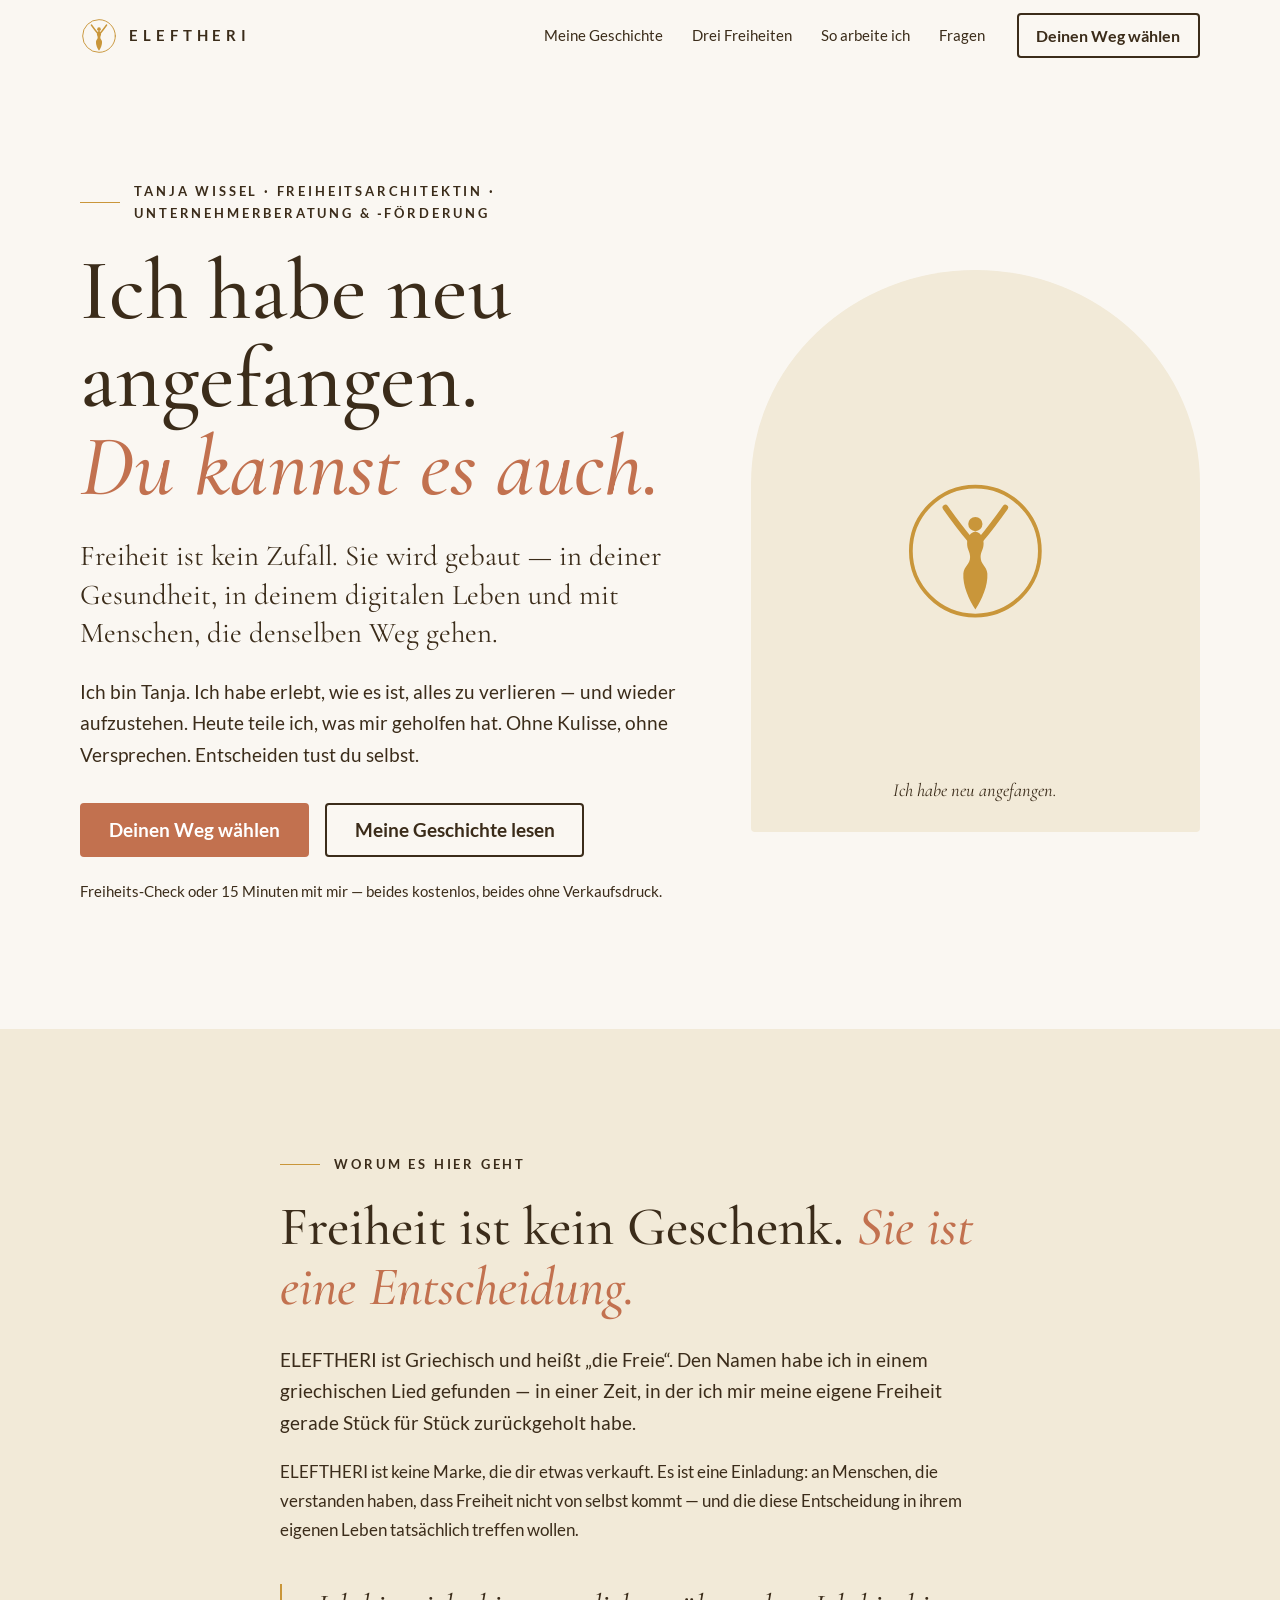
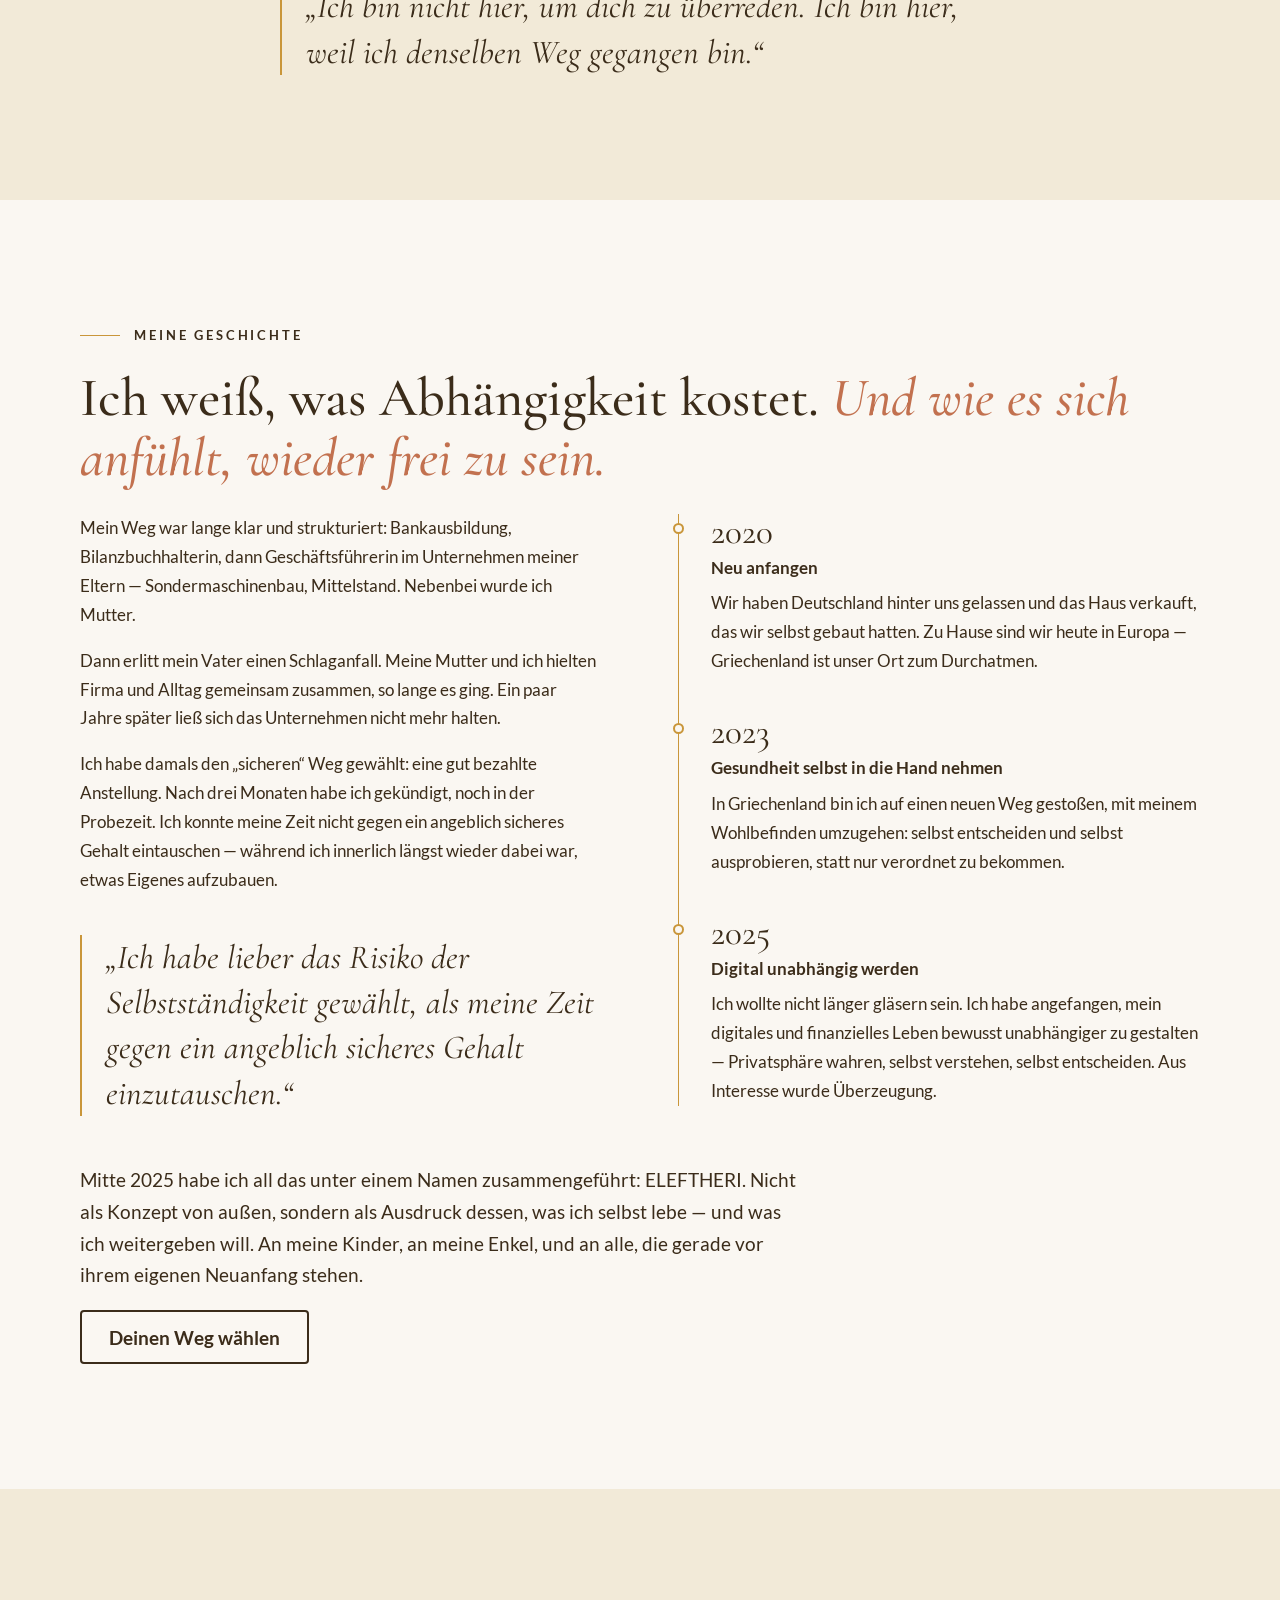
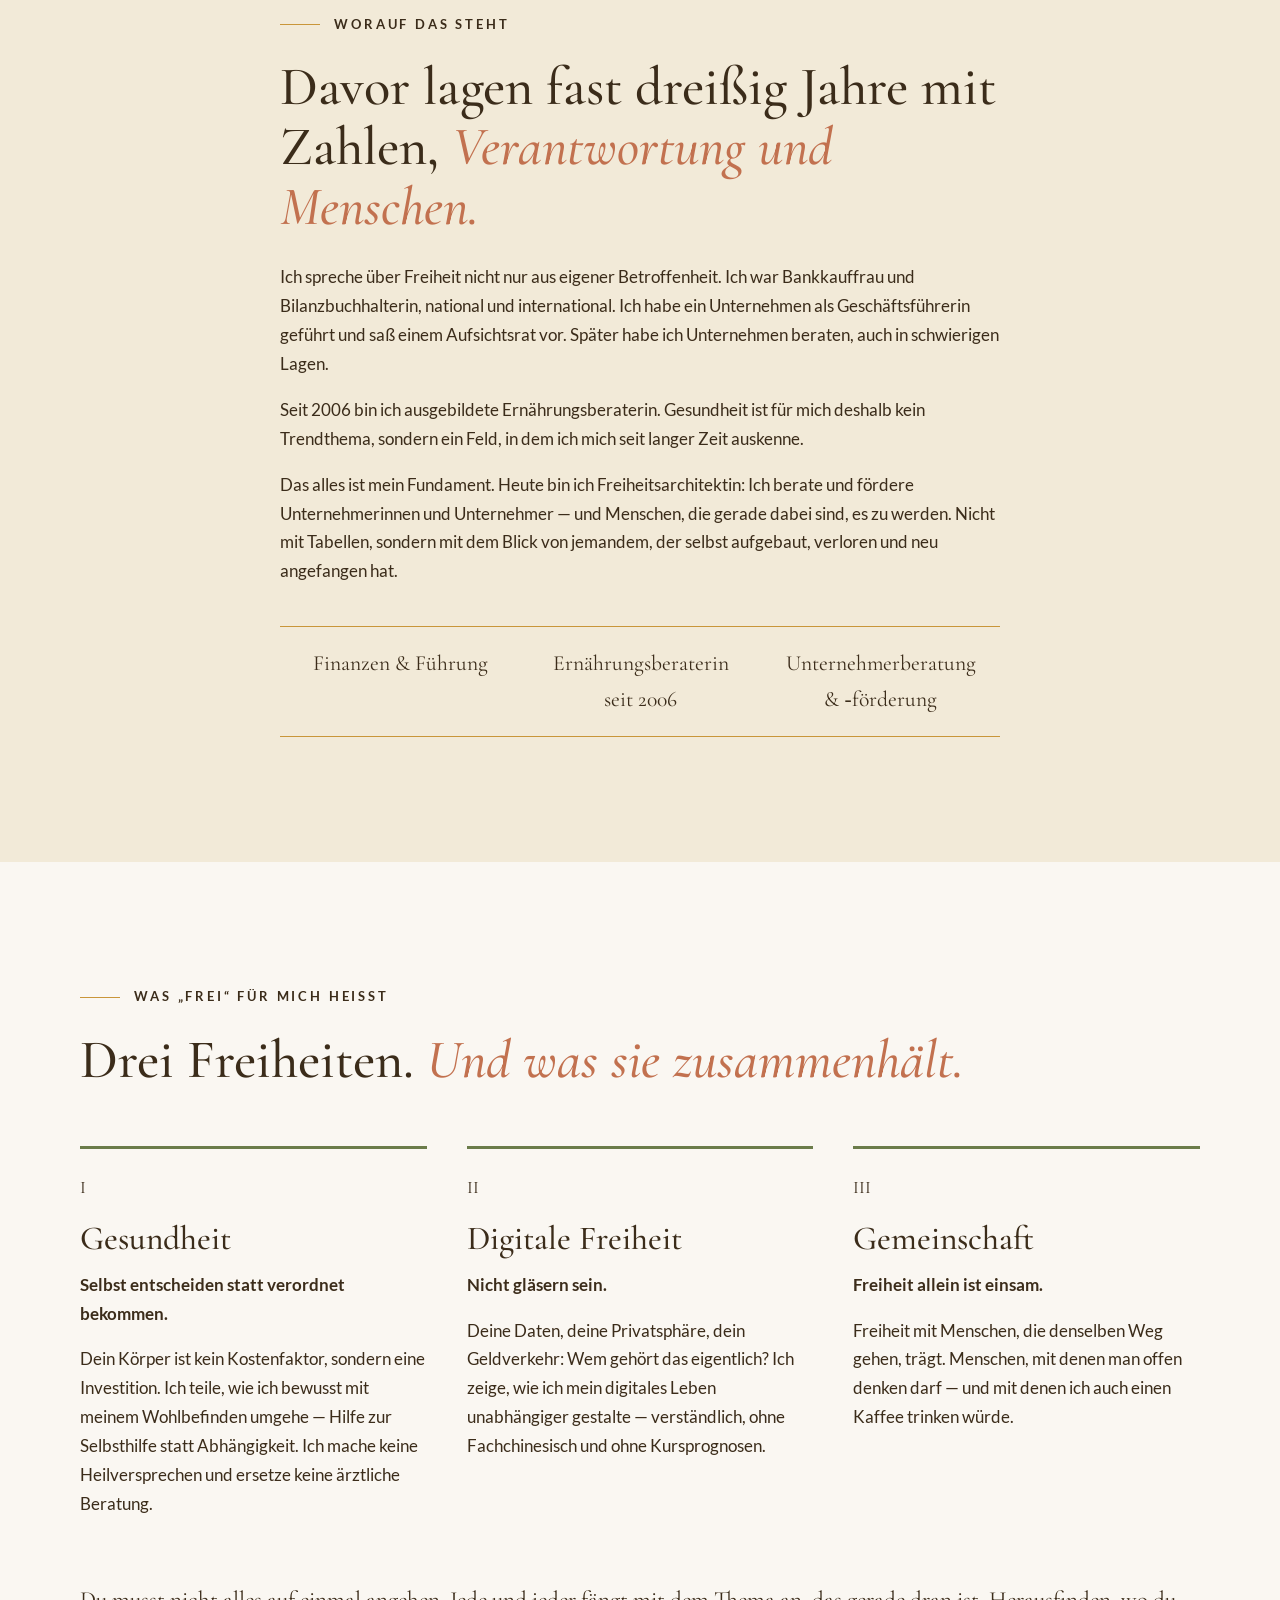
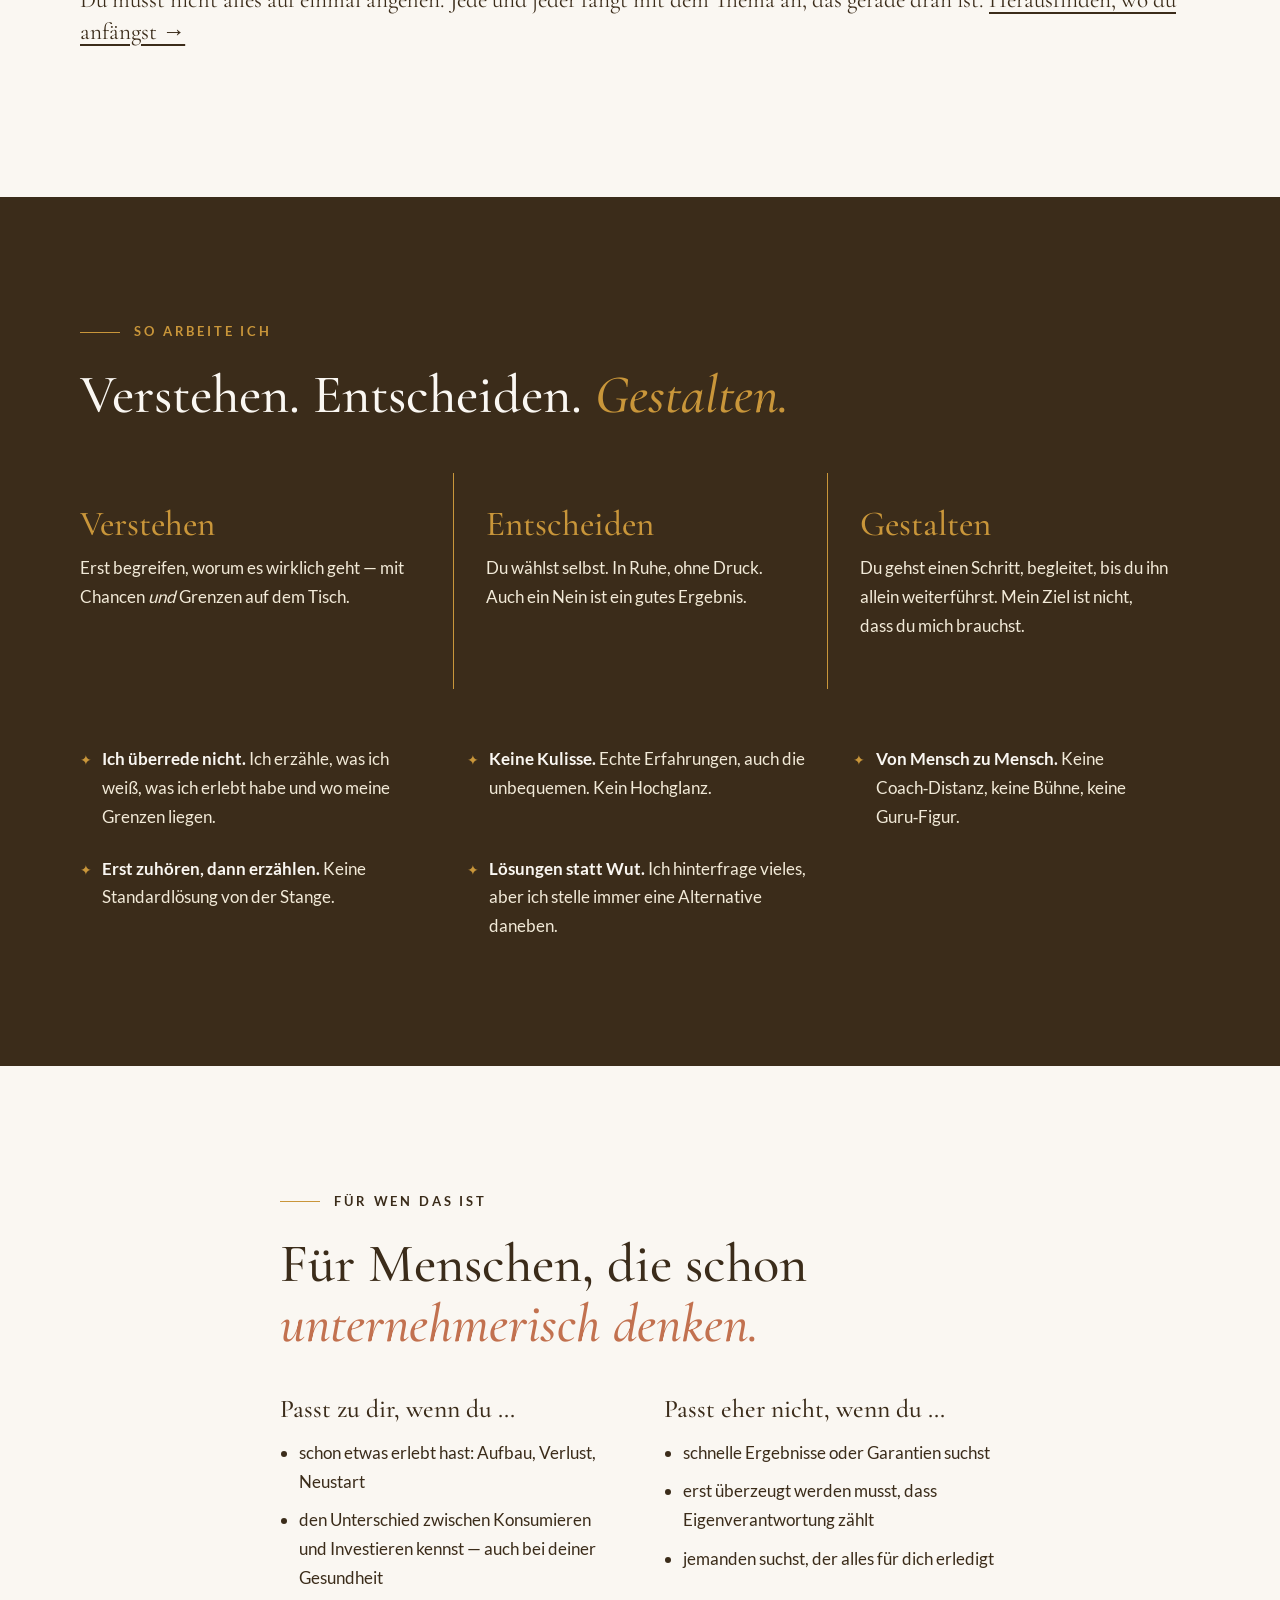
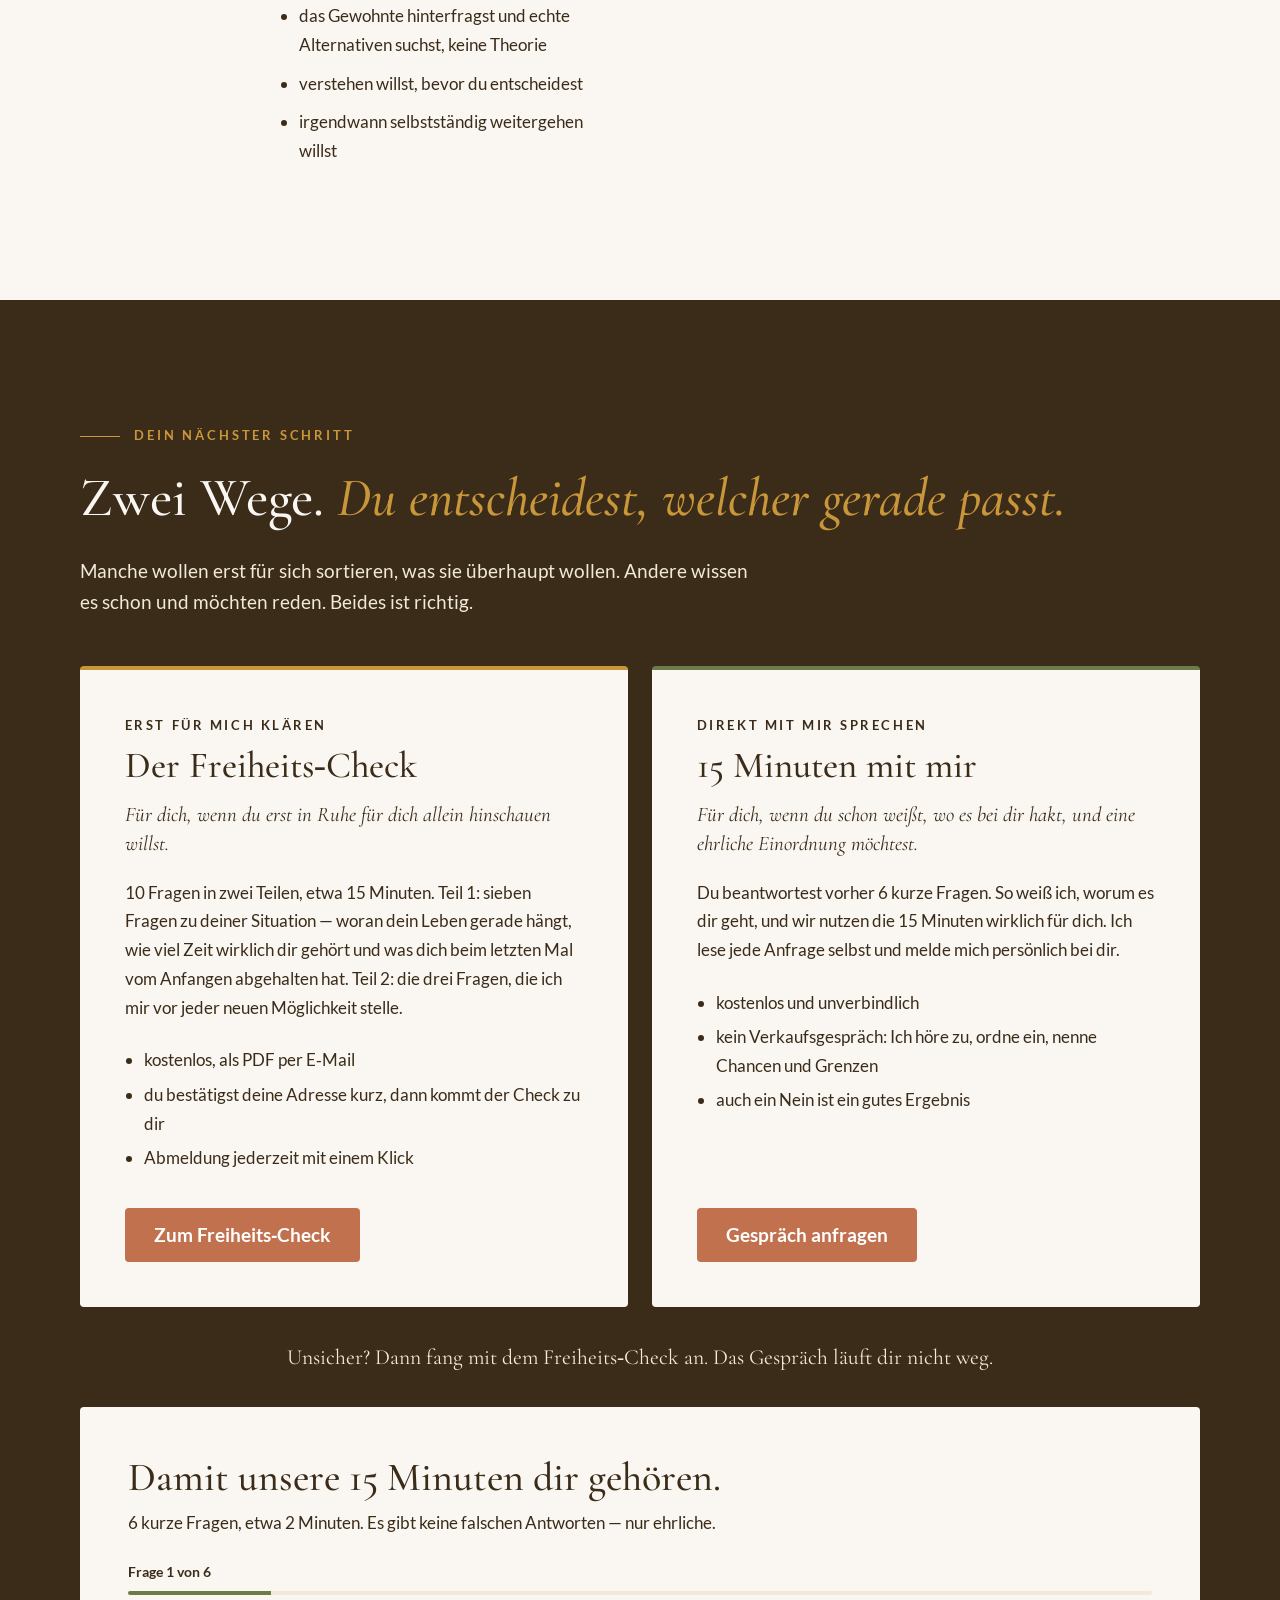
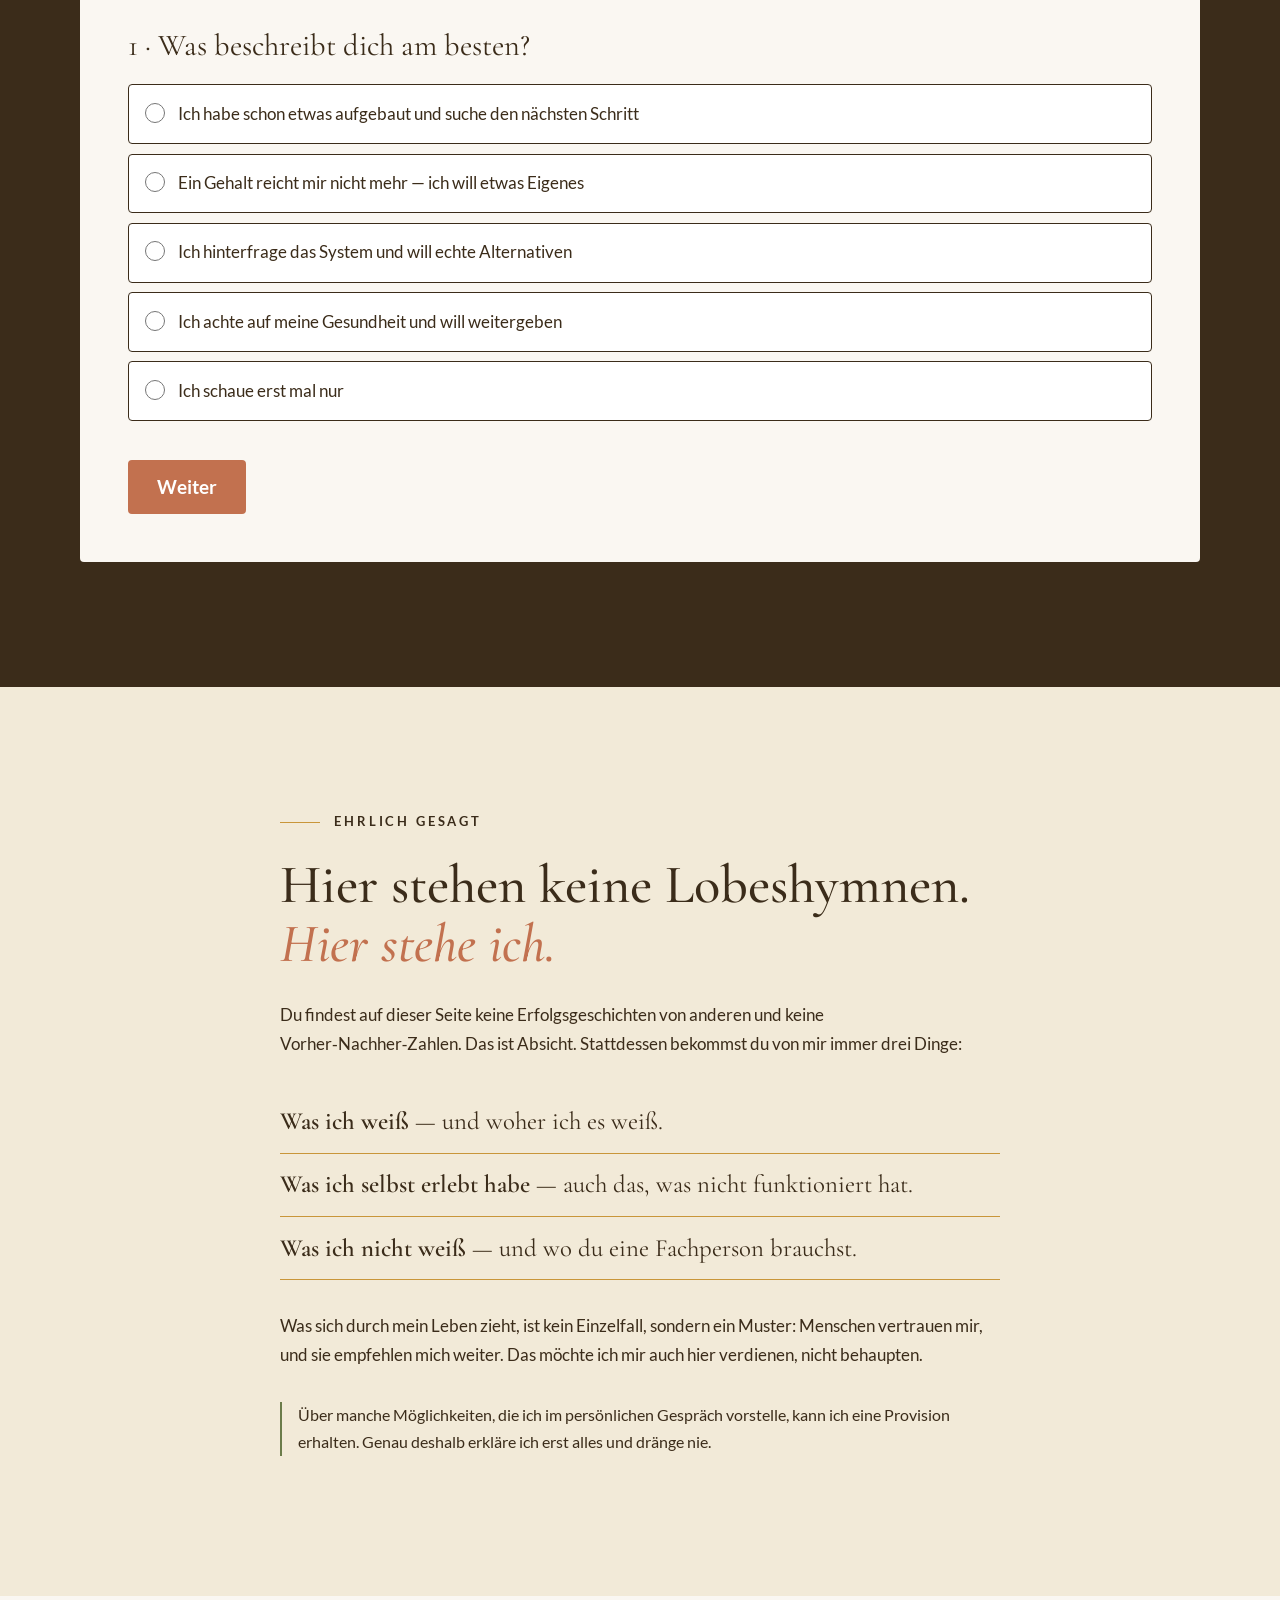
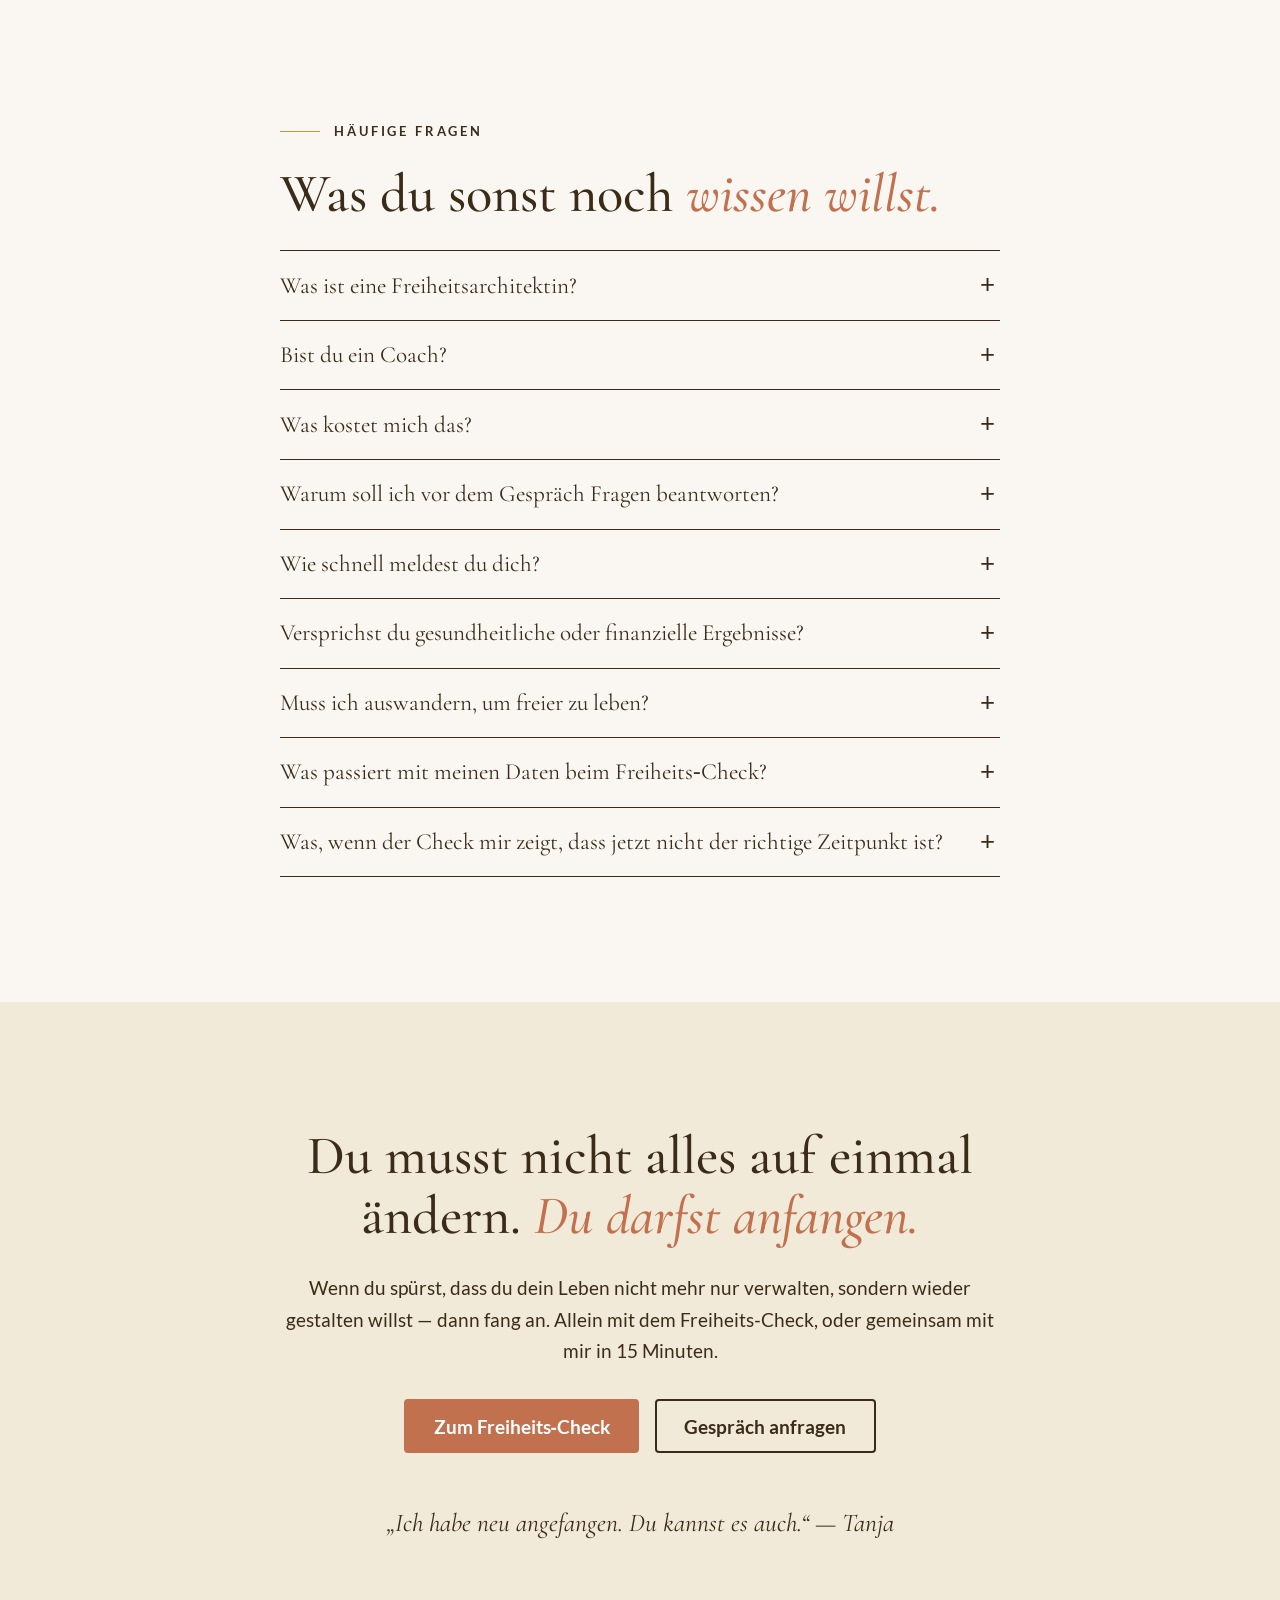
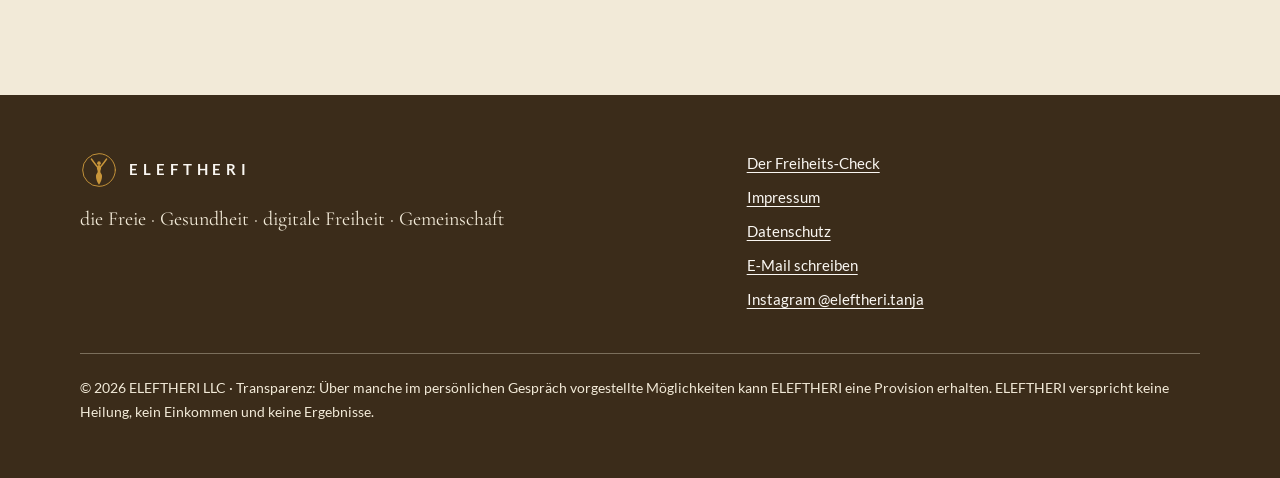
==== index.html @ d4e097bc "Neue Hauptseite eleftheri.com: Startseite, Fragebogen, Danke-Seite, Rechtstexte Co-Authored-By: Clau" ====
<!DOCTYPE html>
<html lang="de">
<head>
<meta charset="UTF-8" />
<meta name="viewport" content="width=device-width, initial-scale=1" />
<title>Tanja Wissel · Freiheitsarchitektin · ELEFTHERI</title>
<meta name="description" content="Ich habe neu angefangen. Du kannst es auch. Gesundheit, digitale Freiheit und Gemeinschaft — ehrlich, ohne Versprechen. Starte mit dem Freiheits-Check oder einem Gespräch." />
<link rel="canonical" href="https://eleftheri.com/" />
<meta property="og:type" content="website" />
<meta property="og:url" content="https://eleftheri.com/" />
<meta property="og:locale" content="de_DE" />
<meta property="og:title" content="ELEFTHERI — die Freie" />
<meta property="og:description" content="Freiheit ist kein Zufall. Sie wird gebaut. Von Tanja Wissel, Freiheitsarchitektin." />
<meta name="theme-color" content="#FAF7F2" />
<link rel="stylesheet" href="fonts/fonts.css" />
<link rel="stylesheet" href="styles.css" />
<script>document.documentElement.classList.add("js");</script>
<link rel="icon" href="data:image/svg+xml,%3Csvg xmlns='http://www.w3.org/2000/svg' viewBox='0 0 200 200'%3E%3Cg fill='none' stroke='%23C9963A' stroke-linecap='round'%3E%3Ccircle cx='100' cy='100' r='86' stroke-width='6'/%3E%3Cpath d='M92 84 C82 72 70 56 60 42' stroke-width='8'/%3E%3Cpath d='M108 84 C118 72 130 56 140 42' stroke-width='8'/%3E%3C/g%3E%3Ccircle cx='100' cy='64' r='10' fill='%23C9963A'/%3E%3Cpath d='M100 74 C106 75 111 81 111 90 C111 98 107 101 107 108 C107 118 115 120 116 130 C117 146 109 164 100 178 C91 164 83 146 84 130 C85 120 93 118 93 108 C93 101 89 98 89 90 C89 81 94 75 100 74 Z' fill='%23C9963A'/%3E%3C/svg%3E" />
</head>
<body>

<svg width="0" height="0" style="position:absolute" aria-hidden="true">
  <symbol id="signet" viewBox="0 0 200 200">
    <g fill="none" stroke="currentColor" stroke-linecap="round" stroke-linejoin="round">
      <circle cx="100" cy="100" r="86" stroke-width="5"/>
      <path d="M92 84 C82 72, 70 56, 60 42" stroke-width="7.5"/>
      <path d="M108 84 C118 72, 130 56, 140 42" stroke-width="7.5"/>
    </g>
    <circle cx="100" cy="64" r="9.5" fill="currentColor"/>
    <path d="M100 74 C106 75, 111 81, 111 90 C111 98, 107 101, 107 108 C107 118, 115 120, 116 130 C117 146, 109 164, 100 178 C91 164, 83 146, 84 130 C85 120, 93 118, 93 108 C93 101, 89 98, 89 90 C89 81, 94 75, 100 74 Z" fill="currentColor"/>
  </symbol>
</svg>

<a class="skip-link" href="#inhalt">Zum Inhalt springen</a>

<header class="site-header" id="siteHeader">
  <div class="wrap header-inner">
    <a class="brand" href="#top" aria-label="ELEFTHERI — zum Seitenanfang">
      <svg class="brand-mark" aria-hidden="true"><use href="#signet"/></svg>
      <span class="brand-word">ELEFTHERI</span>
    </a>
    <nav class="site-nav" id="siteNav" aria-label="Hauptnavigation">
      <a href="#geschichte">Meine Geschichte</a>
      <a href="#freiheiten">Drei Freiheiten</a>
      <a href="#arbeitsweise">So arbeite ich</a>
      <a href="#fragen">Fragen</a>
    </nav>
    <a class="btn header-cta" href="#start">Deinen Weg wählen</a>
    <button class="nav-toggle" id="navToggle" type="button" aria-expanded="false" aria-controls="siteNav" aria-label="Menü öffnen">
      <span></span><span></span><span></span>
    </button>
  </div>
</header>

<main id="top">

  <!-- ============ HERO ============ -->
  <section class="hero" id="inhalt">
    <div class="wrap hero-grid">
      <div class="reveal">
        <p class="eyebrow">Tanja Wissel · Freiheitsarchitektin · Unternehmerberatung &amp; ‑förderung</p>
        <h1 class="h1">Ich habe neu angefangen. <em>Du kannst es auch.</em></h1>
        <p class="hero-sub">Freiheit ist kein Zufall. Sie wird gebaut — in deiner Gesundheit, in deinem digitalen Leben und mit Menschen, die denselben Weg gehen.</p>
        <p class="lede">Ich bin Tanja. Ich habe erlebt, wie es ist, alles zu verlieren — und wieder aufzustehen. Heute teile ich, was mir geholfen hat. Ohne Kulisse, ohne Versprechen. Entscheiden tust du selbst.</p>
        <div class="btn-row">
          <a class="btn btn-primary" href="#start">Deinen Weg wählen</a>
          <a class="btn btn-ghost" href="#geschichte">Meine Geschichte lesen</a>
        </div>
        <p class="reassure">Freiheits‑Check oder 15 Minuten mit mir — beides kostenlos, beides ohne Verkaufsdruck.</p>
      </div>
      <div class="hero-visual reveal" aria-hidden="true">
        <svg class="brand-mark"><use href="#signet"/></svg>
      </div>
    </div>
  </section>

  <!-- ============ DIE FREIE ============ -->
  <section class="section sand" id="eleftheri">
    <div class="narrow reveal">
      <p class="eyebrow">Worum es hier geht</p>
      <h2 class="h2">Freiheit ist kein Geschenk. <em>Sie ist eine Entscheidung.</em></h2>
      <p class="lede">ELEFTHERI ist Griechisch und heißt „die Freie“. Den Namen habe ich in einem griechischen Lied gefunden — in einer Zeit, in der ich mir meine eigene Freiheit gerade Stück für Stück zurückgeholt habe.</p>
      <p>ELEFTHERI ist keine Marke, die dir etwas verkauft. Es ist eine Einladung: an Menschen, die verstanden haben, dass Freiheit nicht von selbst kommt — und die diese Entscheidung in ihrem eigenen Leben tatsächlich treffen wollen.</p>
      <blockquote class="quote">„Ich bin nicht hier, um dich zu überreden. Ich bin hier, weil ich denselben Weg gegangen bin.“</blockquote>
    </div>
  </section>

  <!-- ============ GESCHICHTE ============ -->
  <section class="section" id="geschichte">
    <div class="wrap">
      <p class="eyebrow reveal">Meine Geschichte</p>
      <h2 class="h2 reveal">Ich weiß, was Abhängigkeit kostet. <em>Und wie es sich anfühlt, wieder frei zu sein.</em></h2>
      <div class="story-grid">
        <div class="reveal">
          <p>Mein Weg war lange klar und strukturiert: Bankausbildung, Bilanzbuchhalterin, dann Geschäftsführerin im Unternehmen meiner Eltern — Sondermaschinenbau, Mittelstand. Nebenbei wurde ich Mutter.</p>
          <p>Dann erlitt mein Vater einen Schlaganfall. Meine Mutter und ich hielten Firma und Alltag gemeinsam zusammen, so lange es ging. Ein paar Jahre später ließ sich das Unternehmen nicht mehr halten.</p>
          <p>Ich habe damals den „sicheren“ Weg gewählt: eine gut bezahlte Anstellung. Nach drei Monaten habe ich gekündigt, noch in der Probezeit. Ich konnte meine Zeit nicht gegen ein angeblich sicheres Gehalt eintauschen — während ich innerlich längst wieder dabei war, etwas Eigenes aufzubauen.</p>
          <blockquote class="quote">„Ich habe lieber das Risiko der Selbstständigkeit gewählt, als meine Zeit gegen ein angeblich sicheres Gehalt einzutauschen.“</blockquote>
        </div>
        <div class="reveal">
          <ol class="timeline" aria-label="Drei Wendepunkte">
            <li>
              <span class="tl-year">2020</span>
              <span class="tl-title">Neu anfangen</span>
              Wir haben Deutschland hinter uns gelassen und das Haus verkauft, das wir selbst gebaut hatten. Zu Hause sind wir heute in Europa — Griechenland ist unser Ort zum Durchatmen.
            </li>
            <li>
              <span class="tl-year">2023</span>
              <span class="tl-title">Gesundheit selbst in die Hand nehmen</span>
              In Griechenland bin ich auf einen neuen Weg gestoßen, mit meinem Wohlbefinden umzugehen: selbst entscheiden und selbst ausprobieren, statt nur verordnet zu bekommen.
            </li>
            <li>
              <span class="tl-year">2025</span>
              <span class="tl-title">Digital unabhängig werden</span>
              Ich wollte nicht länger gläsern sein. Ich habe angefangen, mein digitales und finanzielles Leben bewusst unabhängiger zu gestalten — Privatsphäre wahren, selbst verstehen, selbst entscheiden. Aus Interesse wurde Überzeugung.
            </li>
          </ol>
        </div>
      </div>
      <div class="narrow story-end reveal" style="margin-left:0">
        <p class="lede">Mitte 2025 habe ich all das unter einem Namen zusammengeführt: ELEFTHERI. Nicht als Konzept von außen, sondern als Ausdruck dessen, was ich selbst lebe — und was ich weitergeben will. An meine Kinder, an meine Enkel, und an alle, die gerade vor ihrem eigenen Neuanfang stehen.</p>
        <a class="btn btn-ghost" href="#start">Deinen Weg wählen</a>
      </div>
    </div>
  </section>

  <!-- ============ FUNDAMENT ============ -->
  <section class="section sand" id="fundament">
    <div class="narrow reveal">
      <p class="eyebrow">Worauf das steht</p>
      <h2 class="h2">Davor lagen fast dreißig Jahre mit Zahlen, <em>Verantwortung und Menschen.</em></h2>
      <p>Ich spreche über Freiheit nicht nur aus eigener Betroffenheit. Ich war Bankkauffrau und Bilanzbuchhalterin, national und international. Ich habe ein Unternehmen als Geschäftsführerin geführt und saß einem Aufsichtsrat vor. Später habe ich Unternehmen beraten, auch in schwierigen Lagen.</p>
      <p>Seit 2006 bin ich ausgebildete Ernährungsberaterin. Gesundheit ist für mich deshalb kein Trendthema, sondern ein Feld, in dem ich mich seit langer Zeit auskenne.</p>
      <p>Das alles ist mein Fundament. Heute bin ich Freiheitsarchitektin: Ich berate und fördere Unternehmerinnen und Unternehmer — und Menschen, die gerade dabei sind, es zu werden. Nicht mit Tabellen, sondern mit dem Blick von jemandem, der selbst aufgebaut, verloren und neu angefangen hat.</p>
      <ul class="facts">
        <li>Finanzen &amp; Führung</li>
        <li>Ernährungsberaterin seit 2006</li>
        <li>Unternehmerberatung &amp; ‑förderung</li>
      </ul>
    </div>
  </section>

  <!-- ============ DREI FREIHEITEN ============ -->
  <section class="section" id="freiheiten">
    <div class="wrap">
      <p class="eyebrow reveal">Was „frei“ für mich heißt</p>
      <h2 class="h2 reveal">Drei Freiheiten. <em>Und was sie zusammenhält.</em></h2>
      <div class="pillars">
        <article class="pillar reveal">
          <p class="pillar-n">I</p>
          <h3>Gesundheit</h3>
          <p class="claim">Selbst entscheiden statt verordnet bekommen.</p>
          <p>Dein Körper ist kein Kostenfaktor, sondern eine Investition. Ich teile, wie ich bewusst mit meinem Wohlbefinden umgehe — Hilfe zur Selbsthilfe statt Abhängigkeit. Ich mache keine Heilversprechen und ersetze keine ärztliche Beratung.</p>
        </article>
        <article class="pillar reveal">
          <p class="pillar-n">II</p>
          <h3>Digitale Freiheit</h3>
          <p class="claim">Nicht gläsern sein.</p>
          <p>Deine Daten, deine Privatsphäre, dein Geldverkehr: Wem gehört das eigentlich? Ich zeige, wie ich mein digitales Leben unabhängiger gestalte — verständlich, ohne Fachchinesisch und ohne Kursprognosen.</p>
        </article>
        <article class="pillar reveal">
          <p class="pillar-n">III</p>
          <h3>Gemeinschaft</h3>
          <p class="claim">Freiheit allein ist einsam.</p>
          <p>Freiheit mit Menschen, die denselben Weg gehen, trägt. Menschen, mit denen man offen denken darf — und mit denen ich auch einen Kaffee trinken würde.</p>
        </article>
      </div>
      <p class="after-pillars reveal">Du musst nicht alles auf einmal angehen. Jede und jeder fängt mit dem Thema an, das gerade dran ist. <a href="#start">Herausfinden, wo du anfängst →</a></p>
    </div>
  </section>

  <!-- ============ SO ARBEITE ICH ============ -->
  <section class="section dark" id="arbeitsweise">
    <div class="wrap">
      <p class="eyebrow reveal">So arbeite ich</p>
      <h2 class="h2 reveal">Verstehen. Entscheiden. <em>Gestalten.</em></h2>
      <div class="steps3">
        <div class="step3 reveal">
          <h3>Verstehen</h3>
          <p>Erst begreifen, worum es wirklich geht — mit Chancen <em>und</em> Grenzen auf dem Tisch.</p>
        </div>
        <div class="step3 reveal">
          <h3>Entscheiden</h3>
          <p>Du wählst selbst. In Ruhe, ohne Druck. Auch ein Nein ist ein gutes Ergebnis.</p>
        </div>
        <div class="step3 reveal">
          <h3>Gestalten</h3>
          <p>Du gehst einen Schritt, begleitet, bis du ihn allein weiterführst. Mein Ziel ist nicht, dass du mich brauchst.</p>
        </div>
      </div>
      <ul class="values reveal" aria-label="Meine Haltung">
        <li><strong>Ich überrede nicht.</strong> Ich erzähle, was ich weiß, was ich erlebt habe und wo meine Grenzen liegen.</li>
        <li><strong>Keine Kulisse.</strong> Echte Erfahrungen, auch die unbequemen. Kein Hochglanz.</li>
        <li><strong>Von Mensch zu Mensch.</strong> Keine Coach‑Distanz, keine Bühne, keine Guru‑Figur.</li>
        <li><strong>Erst zuhören, dann erzählen.</strong> Keine Standardlösung von der Stange.</li>
        <li><strong>Lösungen statt Wut.</strong> Ich hinterfrage vieles, aber ich stelle immer eine Alternative daneben.</li>
      </ul>
    </div>
  </section>

  <!-- ============ FÜR WEN ============ -->
  <section class="section" id="fuer-wen">
    <div class="narrow">
      <p class="eyebrow reveal">Für wen das ist</p>
      <h2 class="h2 reveal">Für Menschen, die schon <em>unternehmerisch denken.</em></h2>
      <div class="fit">
        <div class="reveal">
          <h3>Passt zu dir, wenn du …</h3>
          <ul>
            <li>schon etwas erlebt hast: Aufbau, Verlust, Neustart</li>
            <li>den Unterschied zwischen Konsumieren und Investieren kennst — auch bei deiner Gesundheit</li>
            <li>das Gewohnte hinterfragst und echte Alternativen suchst, keine Theorie</li>
            <li>verstehen willst, bevor du entscheidest</li>
            <li>irgendwann selbstständig weitergehen willst</li>
          </ul>
        </div>
        <div class="no reveal">
          <h3>Passt eher nicht, wenn du …</h3>
          <ul>
            <li>schnelle Ergebnisse oder Garantien suchst</li>
            <li>erst überzeugt werden musst, dass Eigenverantwortung zählt</li>
            <li>jemanden suchst, der alles für dich erledigt</li>
          </ul>
        </div>
      </div>
    </div>
  </section>

  <!-- ============ ZWEI WEGE + FRAGEBOGEN ============ -->
  <section class="section dark" id="start">
    <div class="wrap">
      <p class="eyebrow reveal">Dein nächster Schritt</p>
      <h2 class="h2 reveal">Zwei Wege. <em>Du entscheidest, welcher gerade passt.</em></h2>
      <p class="lede reveal" style="max-width:62ch">Manche wollen erst für sich sortieren, was sie überhaupt wollen. Andere wissen es schon und möchten reden. Beides ist richtig.</p>

      <div class="ways">
        <article class="way a reveal">
          <p class="kicker">Erst für mich klären</p>
          <h3>Der Freiheits‑Check</h3>
          <p class="for">Für dich, wenn du erst in Ruhe für dich allein hinschauen willst.</p>
          <p>10 Fragen in zwei Teilen, etwa 15 Minuten. Teil 1: sieben Fragen zu deiner Situation — woran dein Leben gerade hängt, wie viel Zeit wirklich dir gehört und was dich beim letzten Mal vom Anfangen abgehalten hat. Teil 2: die drei Fragen, die ich mir vor jeder neuen Möglichkeit stelle.</p>
          <ul>
            <li>kostenlos, als PDF per E‑Mail</li>
            <li>du bestätigst deine Adresse kurz, dann kommt der Check zu dir</li>
            <li>Abmeldung jederzeit mit einem Klick</li>
          </ul>
          <a class="btn btn-primary" href="https://check.eleftheri.com/">Zum Freiheits‑Check</a>
        </article>

        <article class="way b reveal">
          <p class="kicker">Direkt mit mir sprechen</p>
          <h3>15 Minuten mit mir</h3>
          <p class="for">Für dich, wenn du schon weißt, wo es bei dir hakt, und eine ehrliche Einordnung möchtest.</p>
          <p>Du beantwortest vorher 6 kurze Fragen. So weiß ich, worum es dir geht, und wir nutzen die 15 Minuten wirklich für dich. Ich lese jede Anfrage selbst und melde mich persönlich bei dir.</p>
          <ul>
            <li>kostenlos und unverbindlich</li>
            <li>kein Verkaufsgespräch: Ich höre zu, ordne ein, nenne Chancen und Grenzen</li>
            <li>auch ein Nein ist ein gutes Ergebnis</li>
          </ul>
          <a class="btn btn-primary" href="#anfrage" id="openQuiz" aria-controls="anfrage">Gespräch anfragen</a>
        </article>
      </div>

      <p class="ways-note reveal">Unsicher? Dann fang mit dem Freiheits‑Check an. Das Gespräch läuft dir nicht weg.</p>

      <!-- ============ FRAGEBOGEN ============
        BREVO-ANBINDUNG (zweites Formular, Liste „Gesprächsanfragen“, KEIN Double-Opt-In, KEIN Newsletter)
        action = "Get the code"-URL des neuen Brevo-Formulars eintragen (ersetzt BREVO_FORM_URL).
        Feldnamen müssen exakt den Brevo-Attributen entsprechen und im Brevo-Formular als Felder
        angelegt sein (EINSTUFUNG_VORSCHLAG dort als verstecktes Feld):
        EMAIL, VORNAME, SITUATION, THEMA, STAND, ZEIT, ANLIEGEN, KONTAKTWEG, TELEFON, EINSTUFUNG_VORSCHLAG
        Eingetragen am 28.09.2026 (Formular „Gesprächsanfragen“, einfaches Opt-in).
      -->
      <div class="quiz-wrap" id="anfrage" tabindex="-1" data-danke="danke/">
        <div id="quizIntro">
          <h3>Damit unsere 15 Minuten dir gehören.</h3>
          <p>6 kurze Fragen, etwa 2 Minuten. Es gibt keine falschen Antworten — nur ehrliche.</p>
        </div>

        <form id="quizForm" method="POST" action="https://b5c90b59.sibforms.com/serve/[base64]" target="brevoFrame" novalidate>
          <div class="progress" aria-live="polite">
            <p class="progress-label" id="progressLabel">Frage 1 von 7</p>
            <div class="progress-bar" aria-hidden="true"><div class="progress-fill" id="progressFill"></div></div>
          </div>

          <fieldset class="q-step" data-step="1">
            <legend>1 · Was beschreibt dich am besten?</legend>
            <label class="choice"><input type="radio" name="SITUATION" value="Ich habe schon etwas aufgebaut und suche den nächsten Schritt" required /> <span>Ich habe schon etwas aufgebaut und suche den nächsten Schritt</span></label>
            <label class="choice"><input type="radio" name="SITUATION" value="Ein Gehalt reicht mir nicht mehr – ich will etwas Eigenes" /> <span>Ein Gehalt reicht mir nicht mehr — ich will etwas Eigenes</span></label>
            <label class="choice"><input type="radio" name="SITUATION" value="Ich hinterfrage das System und will echte Alternativen" /> <span>Ich hinterfrage das System und will echte Alternativen</span></label>
            <label class="choice"><input type="radio" name="SITUATION" value="Ich achte auf meine Gesundheit und will weitergeben" /> <span>Ich achte auf meine Gesundheit und will weitergeben</span></label>
            <label class="choice"><input type="radio" name="SITUATION" value="Ich schaue erst mal nur" /> <span>Ich schaue erst mal nur</span></label>
            <span class="err" data-for="SITUATION"></span>
          </fieldset>

          <fieldset class="q-step" data-step="2">
            <legend>2 · Welches Thema ist bei dir gerade dran?</legend>
            <label class="choice"><input type="radio" name="THEMA" value="Gesundheit und Energie" /> <span>Gesundheit und Energie</span></label>
            <label class="choice"><input type="radio" name="THEMA" value="Digitale Freiheit und Privatsphäre" /> <span>Digitale Freiheit und Privatsphäre</span></label>
            <label class="choice"><input type="radio" name="THEMA" value="Unternehmertum und ein eigenes Standbein" /> <span>Unternehmertum und ein eigenes Standbein</span></label>
            <label class="choice"><input type="radio" name="THEMA" value="Das weiß ich noch nicht genau" /> <span>Das weiß ich noch nicht genau</span></label>
            <span class="err" data-for="THEMA"></span>
          </fieldset>

          <fieldset class="q-step" data-step="3">
            <legend>3 · Wo stehst du gerade?</legend>
            <label class="choice"><input type="radio" name="STAND" value="Ich möchte erst verstehen, worum es überhaupt geht" /> <span>Ich möchte erst verstehen, worum es überhaupt geht</span></label>
            <label class="choice"><input type="radio" name="STAND" value="Ich habe mich schon eingelesen und möchte das einordnen" /> <span>Ich habe mich schon eingelesen und möchte das einordnen</span></label>
            <label class="choice"><input type="radio" name="STAND" value="Ich möchte in absehbarer Zeit eine Entscheidung treffen" /> <span>Ich möchte in absehbarer Zeit eine Entscheidung treffen</span></label>
            <span class="err" data-for="STAND"></span>
          </fieldset>

          <fieldset class="q-step" data-step="4">
            <legend>4 · Wie viel Zeit könntest du dir pro Woche für etwas Neues freihalten?</legend>
            <label class="choice"><input type="radio" name="ZEIT" value="Im Moment eigentlich keine" /> <span>Im Moment eigentlich keine</span></label>
            <label class="choice"><input type="radio" name="ZEIT" value="1 bis 3 Stunden" /> <span>1 bis 3 Stunden</span></label>
            <label class="choice"><input type="radio" name="ZEIT" value="3 bis 5 Stunden" /> <span>3 bis 5 Stunden</span></label>
            <label class="choice"><input type="radio" name="ZEIT" value="Mehr als 5 Stunden" /> <span>Mehr als 5 Stunden</span></label>
            <p class="hint">Das ist keine Prüfung. Es hilft mir nur einzuschätzen, was realistisch zu dir passt.</p>
            <span class="err" data-for="ZEIT"></span>
          </fieldset>

          <fieldset class="q-step" data-step="5">
            <legend>5 · Was soll nach unserem Gespräch klarer sein?</legend>
            <div class="field">
              <label for="anliegen">Deine Antwort <span style="font-weight:400">(freiwillig)</span></label>
              <textarea id="anliegen" name="ANLIEGEN" maxlength="400" placeholder="Zum Beispiel: Ich möchte verstehen, ob …" aria-describedby="anliegenHint anliegenCount"></textarea>
              <p class="count" id="anliegenCount" aria-live="polite">0 / 400</p>
              <p class="hint" id="anliegenHint">Bitte schreib hier keine Angaben zu Krankheiten oder Diagnosen — das besprechen wir, wenn überhaupt, persönlich.</p>
            </div>
          </fieldset>

          <fieldset class="q-step" data-step="6">
            <legend>6 · Passt das für dich?</legend>
            <label class="check"><input type="checkbox" id="ok1" /> <span>Ich weiß, dass es in diesem Gespräch um Einordnung geht — nicht um Garantien oder schnelle Ergebnisse.</span></label>
            <label class="check"><input type="checkbox" id="ok2" /> <span>Ich entscheide danach selbst, in meinem Tempo.</span></label>
            <span class="err" data-for="ok"></span>
          </fieldset>

          <fieldset class="q-step" data-step="7">
            <legend>Wie erreiche ich dich?</legend>
            <div class="field">
              <label for="vorname">Vorname</label>
              <input type="text" id="vorname" name="VORNAME" autocomplete="given-name" required />
              <span class="err" data-for="VORNAME"></span>
            </div>
            <div class="field">
              <label for="email">E‑Mail</label>
              <input type="email" id="email" name="EMAIL" autocomplete="email" required />
              <span class="err" data-for="EMAIL"></span>
            </div>
            <div class="field" role="radiogroup" aria-labelledby="kwLabel">
              <span class="label" id="kwLabel">Wie erreiche ich dich am liebsten?</span>
              <label class="choice"><input type="radio" name="KONTAKTWEG" value="E-Mail" checked /> <span>E‑Mail</span></label>
              <label class="choice"><input type="radio" name="KONTAKTWEG" value="Telefon" /> <span>Telefon</span></label>
              <label class="choice"><input type="radio" name="KONTAKTWEG" value="WhatsApp" /> <span>WhatsApp</span></label>
              <label class="choice"><input type="radio" name="KONTAKTWEG" value="Telegram" /> <span>Telegram</span></label>
            </div>
            <div class="field" id="telField" hidden>
              <label for="telefon">Telefonnummer <span style="font-weight:400">(mit Ländervorwahl, z. B. +49 …)</span></label>
              <input type="tel" id="telefon" name="TELEFON" autocomplete="tel" />
              <span class="err" data-for="TELEFON"></span>
            </div>
            <label class="check"><input type="checkbox" id="consent" /> <span>Ich bin einverstanden, dass meine Angaben gespeichert werden, damit Tanja mich zu meiner Anfrage kontaktieren kann. Das ist kein Newsletter. Mehr in der <a href="datenschutz/" target="_blank" rel="noopener">Datenschutzerklärung</a>.</span></label>
            <span class="err" data-for="consent"></span>
          </fieldset>

          <input type="hidden" name="EINSTUFUNG_VORSCHLAG" id="einstufung" value="" />
          <input type="hidden" name="locale" value="de" />
          <div class="hp" aria-hidden="true">
            <label>Bitte leer lassen <input type="text" name="email_address_check" value="" tabindex="-1" autocomplete="off" /></label>
          </div>

          <div class="quiz-nav">
            <button type="button" class="btn btn-ghost" id="quizBack">Zurück</button>
            <button type="button" class="btn btn-primary" id="quizNext">Weiter</button>
            <button type="submit" class="btn btn-primary" id="quizSubmit">Anfrage senden</button>
          </div>
          <p class="form-msg" id="formMsg" role="alert" hidden></p>
        </form>

        <iframe name="brevoFrame" title="Formularversand" style="display:none" aria-hidden="true"></iframe>

        <div class="quiz-result" id="resultC" tabindex="-1" hidden>
          <h3>Danke, <span class="js-name">du</span>. Deine Anfrage ist bei mir.</h3>
          <p>Aus deinen Antworten lese ich: Du stehst eher am Anfang — und das ist ein guter Ort. Mein ehrlicher Tipp: Mach vorher den Freiheits‑Check. Dann weißt du genauer, was du willst, und unser Gespräch wird viel ergiebiger.</p>
          <a class="btn btn-primary" href="https://check.eleftheri.com/">Zum Freiheits‑Check</a>
          <p>Ich melde mich trotzdem persönlich bei dir, innerhalb von 3 Werktagen. Eine kurze Bestätigung ist unterwegs — sie kann ein paar Minuten brauchen.</p>
        </div>
        <div class="quiz-result" id="resultAB" tabindex="-1" hidden>
          <h3>Danke, <span class="js-name">du</span>. Deine Anfrage ist bei mir.</h3>
          <p>Ich lese sie mir in Ruhe durch und melde mich innerhalb von 3 Werktagen persönlich bei dir — auf dem Weg, den du dir ausgesucht hast. Eine kurze Bestätigung ist unterwegs — sie kann ein paar Minuten brauchen. Vorbereiten musst du nichts.</p>
          <p>Wenn du die Zeit nutzen magst: <a href="https://check.eleftheri.com/">Der Freiheits‑Check</a> ist eine gute Einstimmung.</p>
        </div>
      </div>
    </div>
  </section>

  <!-- ============ EHRLICH GESAGT ============ -->
  <section class="section sand" id="ehrlich">
    <div class="narrow reveal">
      <p class="eyebrow">Ehrlich gesagt</p>
      <h2 class="h2">Hier stehen keine Lobeshymnen. <em>Hier stehe ich.</em></h2>
      <p>Du findest auf dieser Seite keine Erfolgsgeschichten von anderen und keine Vorher‑Nachher‑Zahlen. Das ist Absicht. Stattdessen bekommst du von mir immer drei Dinge:</p>
      <ul class="three-honest">
        <li><strong>Was ich weiß</strong> — und woher ich es weiß.</li>
        <li><strong>Was ich selbst erlebt habe</strong> — auch das, was nicht funktioniert hat.</li>
        <li><strong>Was ich nicht weiß</strong> — und wo du eine Fachperson brauchst.</li>
      </ul>
      <p>Was sich durch mein Leben zieht, ist kein Einzelfall, sondern ein Muster: Menschen vertrauen mir, und sie empfehlen mich weiter. Das möchte ich mir auch hier verdienen, nicht behaupten.</p>
      <p class="transparency">Über manche Möglichkeiten, die ich im persönlichen Gespräch vorstelle, kann ich eine Provision erhalten. Genau deshalb erkläre ich erst alles und dränge nie.</p>
    </div>
  </section>

  <!-- ============ FAQ ============ -->
  <section class="section" id="fragen">
    <div class="narrow">
      <p class="eyebrow reveal">Häufige Fragen</p>
      <h2 class="h2 reveal">Was du sonst noch <em>wissen willst.</em></h2>
      <div class="faq reveal">
        <details><summary>Was ist eine Freiheitsarchitektin?</summary><div class="answer"><p>Jemand, der Freiheit nicht als Glücksfall sieht, sondern als etwas, das man bewusst baut — Stein für Stein. Ich habe das in meinem eigenen Leben getan und zeige, wie ich es mache.</p></div></details>
        <details><summary>Bist du ein Coach?</summary><div class="answer"><p>Nein. Ich bin Unternehmerin und berate und fördere Unternehmerinnen und Unternehmer. Ich begegne dir auf Augenhöhe, ohne Bühne und ohne Abhängigkeit.</p></div></details>
        <details><summary>Was kostet mich das?</summary><div class="answer"><p>Der Freiheits‑Check und das 15‑Minuten‑Gespräch kosten nichts. Wenn später etwas Kosten verursacht, sage ich dir das vorher offen.</p></div></details>
        <details><summary>Warum soll ich vor dem Gespräch Fragen beantworten?</summary><div class="answer"><p>Damit ich mich vorbereiten kann und die 15 Minuten wirklich dir gehören. Und damit ich dir ehrlich sagen kann, wenn der Freiheits‑Check gerade der bessere erste Schritt ist.</p></div></details>
        <details><summary>Wie schnell meldest du dich?</summary><div class="answer"><p>Du bekommst sofort eine kurze Bestätigung per E‑Mail. Danach lese ich deine Anfrage selbst und melde mich persönlich, innerhalb von 3 Werktagen.</p></div></details>
        <details><summary>Versprichst du gesundheitliche oder finanzielle Ergebnisse?</summary><div class="answer"><p>Nein. Ich erzähle, was ich erlebt habe, und nenne Chancen und Grenzen. Deine Ergebnisse hängen von deinem Leben ab, nicht von meinen Worten. Bei gesundheitlichen Fragen gehört eine ärztliche Beratung dazu.</p></div></details>
        <details><summary>Muss ich auswandern, um freier zu leben?</summary><div class="answer"><p>Nein. Ich bin ausgewandert, aber Freiheit hat weniger mit dem Ort zu tun als mit der Frage, wie viel du selbst entscheidest. Das geht überall.</p></div></details>
        <details><summary>Was passiert mit meinen Daten beim Freiheits‑Check?</summary><div class="answer"><p>Du bekommst den Check per E‑Mail. Du bestätigst deine Anmeldung zuerst und kannst dich jederzeit mit einem Klick abmelden. Deine Daten werden nicht verkauft. Alles Weitere steht in der <a href="datenschutz/">Datenschutzerklärung</a>.</p></div></details>
        <details><summary>Was, wenn der Check mir zeigt, dass jetzt nicht der richtige Zeitpunkt ist?</summary><div class="answer"><p>Dann hat er seinen Zweck erfüllt. Klarheit ist auch dann ein Ergebnis, wenn sie „noch nicht“ heißt.</p></div></details>
      </div>
    </div>
  </section>

  <!-- ============ SCHLUSS ============ -->
  <section class="section sand closing" id="schluss">
    <div class="narrow reveal">
      <h2 class="h2">Du musst nicht alles auf einmal ändern. <em>Du darfst anfangen.</em></h2>
      <p class="lede">Wenn du spürst, dass du dein Leben nicht mehr nur verwalten, sondern wieder gestalten willst — dann fang an. Allein mit dem Freiheits‑Check, oder gemeinsam mit mir in 15 Minuten.</p>
      <div class="btn-row">
        <a class="btn btn-primary" href="https://check.eleftheri.com/">Zum Freiheits‑Check</a>
        <a class="btn btn-ghost" href="#anfrage" data-open-quiz>Gespräch anfragen</a>
      </div>
      <p class="sign">„Ich habe neu angefangen. Du kannst es auch.“ — Tanja</p>
    </div>
  </section>

</main>

<footer class="site-footer">
  <div class="wrap">
    <div class="footer-grid">
      <div>
        <a class="brand" href="#top" aria-label="ELEFTHERI — zum Seitenanfang">
          <svg class="brand-mark" aria-hidden="true"><use href="#signet"/></svg>
          <span class="brand-word">ELEFTHERI</span>
        </a>
        <p class="footer-pillars">die Freie · Gesundheit · digitale Freiheit · Gemeinschaft</p>
      </div>
      <ul class="footer-links">
        <li><a href="https://check.eleftheri.com/">Der Freiheits‑Check</a></li>
        <li><a href="impressum/">Impressum</a></li>
        <li><a href="datenschutz/">Datenschutz</a></li>
        <li><a class="cloak" data-u="mail" data-d="eleftheri.com" href="impressum/">E‑Mail schreiben</a></li>
        <li><a href="https://www.instagram.com/eleftheri.tanja/" rel="noopener">Instagram @eleftheri.tanja</a></li>
      </ul>
    </div>
    <p class="footer-legal">© 2026 ELEFTHERI LLC · Transparenz: Über manche im persönlichen Gespräch vorgestellte Möglichkeiten kann ELEFTHERI eine Provision erhalten. ELEFTHERI verspricht keine Heilung, kein Einkommen und keine Ergebnisse.</p>
  </div>
</footer>

<a class="btn btn-primary mobile-cta" href="#start" id="mobileCta">Deinen Weg wählen</a>

<script src="script.js"></script>
</body>
</html>
---- fonts/fonts.css ----
/* Lokal eingebundene Schriften — ersetzt Google Fonts CDN.
   Quelle: Google Fonts (Cormorant Garamond, Lato), Subsets latin + latin-ext.
   Neu erzeugen: siehe fonts/README.md */

/* Cormorant Garamond 400 italic — latin-ext */
@font-face {
  font-family: 'Cormorant Garamond';
  font-style: italic;
  font-weight: 400;
  font-display: swap;
  src: url(./cormorant-garamond-400-italic-latin-ext.woff2) format('woff2');
  unicode-range: U+0100-02BA, U+02BD-02C5, U+02C7-02CC, U+02CE-02D7, U+02DD-02FF, U+0304, U+0308, U+0329, U+1D00-1DBF, U+1E00-1E9F, U+1EF2-1EFF, U+2020, U+20A0-20AB, U+20AD-20C0, U+2113, U+2C60-2C7F, U+A720-A7FF;
}

/* Cormorant Garamond 400 italic — latin */
@font-face {
  font-family: 'Cormorant Garamond';
  font-style: italic;
  font-weight: 400;
  font-display: swap;
  src: url(./cormorant-garamond-400-italic-latin.woff2) format('woff2');
  unicode-range: U+0000-00FF, U+0131, U+0152-0153, U+02BB-02BC, U+02C6, U+02DA, U+02DC, U+0304, U+0308, U+0329, U+2000-206F, U+20AC, U+2122, U+2191, U+2193, U+2212, U+2215, U+FEFF, U+FFFD;
}

/* Cormorant Garamond 500 italic — latin-ext */
@font-face {
  font-family: 'Cormorant Garamond';
  font-style: italic;
  font-weight: 500;
  font-display: swap;
  src: url(./cormorant-garamond-500-italic-latin-ext.woff2) format('woff2');
  unicode-range: U+0100-02BA, U+02BD-02C5, U+02C7-02CC, U+02CE-02D7, U+02DD-02FF, U+0304, U+0308, U+0329, U+1D00-1DBF, U+1E00-1E9F, U+1EF2-1EFF, U+2020, U+20A0-20AB, U+20AD-20C0, U+2113, U+2C60-2C7F, U+A720-A7FF;
}

/* Cormorant Garamond 500 italic — latin */
@font-face {
  font-family: 'Cormorant Garamond';
  font-style: italic;
  font-weight: 500;
  font-display: swap;
  src: url(./cormorant-garamond-500-italic-latin.woff2) format('woff2');
  unicode-range: U+0000-00FF, U+0131, U+0152-0153, U+02BB-02BC, U+02C6, U+02DA, U+02DC, U+0304, U+0308, U+0329, U+2000-206F, U+20AC, U+2122, U+2191, U+2193, U+2212, U+2215, U+FEFF, U+FFFD;
}

/* Cormorant Garamond 400 normal — latin-ext */
@font-face {
  font-family: 'Cormorant Garamond';
  font-style: normal;
  font-weight: 400;
  font-display: swap;
  src: url(./cormorant-garamond-400-normal-latin-ext.woff2) format('woff2');
  unicode-range: U+0100-02BA, U+02BD-02C5, U+02C7-02CC, U+02CE-02D7, U+02DD-02FF, U+0304, U+0308, U+0329, U+1D00-1DBF, U+1E00-1E9F, U+1EF2-1EFF, U+2020, U+20A0-20AB, U+20AD-20C0, U+2113, U+2C60-2C7F, U+A720-A7FF;
}

/* Cormorant Garamond 400 normal — latin */
@font-face {
  font-family: 'Cormorant Garamond';
  font-style: normal;
  font-weight: 400;
  font-display: swap;
  src: url(./cormorant-garamond-400-normal-latin.woff2) format('woff2');
  unicode-range: U+0000-00FF, U+0131, U+0152-0153, U+02BB-02BC, U+02C6, U+02DA, U+02DC, U+0304, U+0308, U+0329, U+2000-206F, U+20AC, U+2122, U+2191, U+2193, U+2212, U+2215, U+FEFF, U+FFFD;
}

/* Cormorant Garamond 500 normal — latin-ext */
@font-face {
  font-family: 'Cormorant Garamond';
  font-style: normal;
  font-weight: 500;
  font-display: swap;
  src: url(./cormorant-garamond-500-normal-latin-ext.woff2) format('woff2');
  unicode-range: U+0100-02BA, U+02BD-02C5, U+02C7-02CC, U+02CE-02D7, U+02DD-02FF, U+0304, U+0308, U+0329, U+1D00-1DBF, U+1E00-1E9F, U+1EF2-1EFF, U+2020, U+20A0-20AB, U+20AD-20C0, U+2113, U+2C60-2C7F, U+A720-A7FF;
}

/* Cormorant Garamond 500 normal — latin */
@font-face {
  font-family: 'Cormorant Garamond';
  font-style: normal;
  font-weight: 500;
  font-display: swap;
  src: url(./cormorant-garamond-500-normal-latin.woff2) format('woff2');
  unicode-range: U+0000-00FF, U+0131, U+0152-0153, U+02BB-02BC, U+02C6, U+02DA, U+02DC, U+0304, U+0308, U+0329, U+2000-206F, U+20AC, U+2122, U+2191, U+2193, U+2212, U+2215, U+FEFF, U+FFFD;
}

/* Cormorant Garamond 600 normal — latin-ext */
@font-face {
  font-family: 'Cormorant Garamond';
  font-style: normal;
  font-weight: 600;
  font-display: swap;
  src: url(./cormorant-garamond-600-normal-latin-ext.woff2) format('woff2');
  unicode-range: U+0100-02BA, U+02BD-02C5, U+02C7-02CC, U+02CE-02D7, U+02DD-02FF, U+0304, U+0308, U+0329, U+1D00-1DBF, U+1E00-1E9F, U+1EF2-1EFF, U+2020, U+20A0-20AB, U+20AD-20C0, U+2113, U+2C60-2C7F, U+A720-A7FF;
}

/* Cormorant Garamond 600 normal — latin */
@font-face {
  font-family: 'Cormorant Garamond';
  font-style: normal;
  font-weight: 600;
  font-display: swap;
  src: url(./cormorant-garamond-600-normal-latin.woff2) format('woff2');
  unicode-range: U+0000-00FF, U+0131, U+0152-0153, U+02BB-02BC, U+02C6, U+02DA, U+02DC, U+0304, U+0308, U+0329, U+2000-206F, U+20AC, U+2122, U+2191, U+2193, U+2212, U+2215, U+FEFF, U+FFFD;
}

/* Lato 300 normal — latin-ext */
@font-face {
  font-family: 'Lato';
  font-style: normal;
  font-weight: 300;
  font-display: swap;
  src: url(./lato-300-normal-latin-ext.woff2) format('woff2');
  unicode-range: U+0100-02BA, U+02BD-02C5, U+02C7-02CC, U+02CE-02D7, U+02DD-02FF, U+0304, U+0308, U+0329, U+1D00-1DBF, U+1E00-1E9F, U+1EF2-1EFF, U+2020, U+20A0-20AB, U+20AD-20C0, U+2113, U+2C60-2C7F, U+A720-A7FF;
}

/* Lato 300 normal — latin */
@font-face {
  font-family: 'Lato';
  font-style: normal;
  font-weight: 300;
  font-display: swap;
  src: url(./lato-300-normal-latin.woff2) format('woff2');
  unicode-range: U+0000-00FF, U+0131, U+0152-0153, U+02BB-02BC, U+02C6, U+02DA, U+02DC, U+0304, U+0308, U+0329, U+2000-206F, U+20AC, U+2122, U+2191, U+2193, U+2212, U+2215, U+FEFF, U+FFFD;
}

/* Lato 400 normal — latin-ext */
@font-face {
  font-family: 'Lato';
  font-style: normal;
  font-weight: 400;
  font-display: swap;
  src: url(./lato-400-normal-latin-ext.woff2) format('woff2');
  unicode-range: U+0100-02BA, U+02BD-02C5, U+02C7-02CC, U+02CE-02D7, U+02DD-02FF, U+0304, U+0308, U+0329, U+1D00-1DBF, U+1E00-1E9F, U+1EF2-1EFF, U+2020, U+20A0-20AB, U+20AD-20C0, U+2113, U+2C60-2C7F, U+A720-A7FF;
}

/* Lato 400 normal — latin */
@font-face {
  font-family: 'Lato';
  font-style: normal;
  font-weight: 400;
  font-display: swap;
  src: url(./lato-400-normal-latin.woff2) format('woff2');
  unicode-range: U+0000-00FF, U+0131, U+0152-0153, U+02BB-02BC, U+02C6, U+02DA, U+02DC, U+0304, U+0308, U+0329, U+2000-206F, U+20AC, U+2122, U+2191, U+2193, U+2212, U+2215, U+FEFF, U+FFFD;
}

/* Lato 700 normal — latin-ext */
@font-face {
  font-family: 'Lato';
  font-style: normal;
  font-weight: 700;
  font-display: swap;
  src: url(./lato-700-normal-latin-ext.woff2) format('woff2');
  unicode-range: U+0100-02BA, U+02BD-02C5, U+02C7-02CC, U+02CE-02D7, U+02DD-02FF, U+0304, U+0308, U+0329, U+1D00-1DBF, U+1E00-1E9F, U+1EF2-1EFF, U+2020, U+20A0-20AB, U+20AD-20C0, U+2113, U+2C60-2C7F, U+A720-A7FF;
}

/* Lato 700 normal — latin */
@font-face {
  font-family: 'Lato';
  font-style: normal;
  font-weight: 700;
  font-display: swap;
  src: url(./lato-700-normal-latin.woff2) format('woff2');
  unicode-range: U+0000-00FF, U+0131, U+0152-0153, U+02BB-02BC, U+02C6, U+02DA, U+02DC, U+0304, U+0308, U+0329, U+2000-206F, U+20AC, U+2122, U+2191, U+2193, U+2212, U+2215, U+FEFF, U+FFFD;
}
---- styles.css ----
/* ELEFTHERI — eleftheri.com
   Markenfarben exakt nach Markenauftritt.md. Kontraste geprüft (WCAG 2.1 AA):
   Dunkelbraun auf Weiß gebrochen 12,6 : 1 · auf Sand 11,2 : 1
   Gold auf Dunkelbraun 5,1 : 1 (nur auf dunklem Grund als Text)
   Weiß auf Terrakotta 3,6 : 1 → Buttons nur mit ≥ 19,2 px fett
   Terrakotta auf Weiß gebrochen 3,4 : 1 → nur große Überschriften-Akzente */

:root {
  --gold: #C9963A;
  --terra: #C2714F;
  --olive: #6B7C4A;
  --sand: #F2EAD8;
  --earth: #3B2C1A;
  --cream: #FAF7F2;
  --white: #FFFFFF;

  --serif: "Cormorant Garamond", Georgia, "Times New Roman", serif;
  --sans: "Lato", "Segoe UI", Arial, sans-serif;

  --wrap: 1120px;
  --narrow: 720px;
  --radius: 4px;
  --header-h: 72px;
}

*, *::before, *::after { box-sizing: border-box; }
html { scroll-behavior: auto; -webkit-text-size-adjust: 100%; }
body {
  margin: 0;
  background: var(--cream);
  color: var(--earth);
  font-family: var(--sans);
  font-weight: 400;
  font-size: 1.0625rem;
  line-height: 1.7;
}
img, svg { display: block; max-width: 100%; }
a { color: inherit; text-underline-offset: .2em; }
a:focus-visible, button:focus-visible, input:focus-visible,
textarea:focus-visible, summary:focus-visible, label:focus-within {
  outline: 3px solid var(--terra);
  outline-offset: 3px;
}
p { margin: 0 0 1em; }
h1, h2, h3 { font-family: var(--serif); font-weight: 500; line-height: 1.1; margin: 0; }
em { font-style: italic; }
[hidden] { display: none !important; }

.wrap { width: min(100% - 2.5rem, var(--wrap)); margin-inline: auto; }
.narrow { width: min(100% - 2.5rem, var(--narrow)); margin-inline: auto; }

.skip-link {
  position: absolute; left: 1rem; top: -4rem; z-index: 100;
  background: var(--earth); color: var(--cream); padding: .6rem 1rem;
}
.skip-link:focus { top: 1rem; }

/* ---------- Kleine Zeile über Überschriften ---------- */
.eyebrow {
  display: flex; align-items: center; gap: .9rem;
  font-size: .8rem; font-weight: 700; letter-spacing: .22em; text-transform: uppercase;
  color: var(--earth); margin: 0 0 1.4rem;
}
.eyebrow::before { content: ""; width: 2.5rem; height: 1px; background: var(--gold); flex: none; }
.dark .eyebrow { color: var(--gold); }

.h2 { font-size: clamp(2.1rem, 1.5rem + 2.6vw, 3.4rem); margin-bottom: 1.6rem; }
.h2 em, .h1 em { color: var(--terra); }
.dark .h2 em { color: var(--gold); }

.lede { font-size: 1.2rem; line-height: 1.65; }

/* ---------- Buttons ---------- */
.btn {
  display: inline-flex; align-items: center; justify-content: center; gap: .5rem;
  min-height: 3.4rem; padding: .7rem 1.7rem;
  font-family: var(--sans); font-size: 1.2rem; font-weight: 700; line-height: 1.2;
  text-decoration: none; border-radius: var(--radius); border: 2px solid transparent;
  cursor: pointer; transition: background-color .2s, color .2s, border-color .2s;
}
.btn-primary { background: var(--terra); color: var(--white); border-color: var(--terra); }
.btn-primary:hover { background: var(--earth); border-color: var(--earth); }
.btn-ghost { background: transparent; color: var(--earth); border-color: var(--earth); }
.btn-ghost:hover { background: var(--earth); color: var(--cream); }
.dark .btn-ghost { color: var(--cream); border-color: var(--cream); }
.dark .btn-ghost:hover { background: var(--cream); color: var(--earth); }
.dark .btn-primary:hover { background: var(--cream); color: var(--earth); border-color: var(--cream); }
.btn-row { display: flex; flex-wrap: wrap; gap: 1rem; margin-top: 2rem; }

/* ---------- Header ---------- */
.site-header {
  position: sticky; top: 0; z-index: 50; height: var(--header-h);
  background: var(--cream); border-bottom: 1px solid transparent;
  transition: border-color .2s;
}
.site-header.scrolled { border-bottom-color: var(--sand); }
.header-inner { height: 100%; display: flex; align-items: center; gap: 2rem; }
.brand { display: flex; align-items: center; gap: .7rem; text-decoration: none; color: var(--earth); }
.brand-mark { width: 38px; height: 38px; color: var(--gold); flex: none; }
.brand-word { font-family: var(--sans); font-weight: 700; letter-spacing: .32em; font-size: .95rem; }
.site-nav { margin-left: auto; display: flex; gap: 1.8rem; }
.site-nav a { text-decoration: none; font-size: .95rem; }
.site-nav a:hover { text-decoration: underline; }
.header-cta { font-size: 1rem; min-height: 2.8rem; padding: .5rem 1.1rem; background: transparent; color: var(--earth); border-color: var(--earth); }
.header-cta:hover { background: var(--earth); color: var(--cream); }
.nav-toggle { display: none; }

@media (max-width: 900px) {
  .site-nav, .header-cta { display: none; }
  .nav-toggle {
    display: flex; flex-direction: column; justify-content: center; gap: 6px;
    margin-left: auto; width: 48px; height: 48px; padding: 12px;
    background: none; border: 0; cursor: pointer;
  }
  .nav-toggle span { display: block; height: 2px; background: var(--earth); }
  .site-nav.open {
    display: flex; flex-direction: column; gap: 0;
    position: absolute; top: var(--header-h); left: 0; right: 0;
    background: var(--cream); border-bottom: 1px solid var(--sand); padding: .5rem 1.25rem 1.25rem;
  }
  .site-nav.open a { padding: .85rem 0; border-bottom: 1px solid var(--sand); font-size: 1.05rem; }
}

/* ---------- Abschnitte ---------- */
.section { padding: clamp(4.5rem, 3rem + 6vw, 8rem) 0; }
.sand { background: var(--sand); }
.dark { background: var(--earth); color: var(--sand); }
.dark h2, .dark h3 { color: var(--cream); }

/* Hero */
.hero { padding: clamp(3.5rem, 2rem + 6vw, 7rem) 0 clamp(4rem, 2rem + 6vw, 7rem); }
.hero-grid { display: grid; grid-template-columns: 1.35fr 1fr; gap: clamp(2rem, 5vw, 5rem); align-items: center; }
.h1 { font-size: clamp(2.8rem, 1.6rem + 5vw, 5.4rem); line-height: 1.02; margin-bottom: 1.6rem; }
.h1 em { display: block; }
.hero-sub { font-family: var(--serif); font-size: clamp(1.4rem, 1.1rem + 1vw, 1.8rem); line-height: 1.35; margin-bottom: 1.4rem; }
.reassure { font-size: .95rem; margin-top: 1.4rem; }
.hero-visual {
  aspect-ratio: 4 / 5; background: var(--sand); border-radius: 50% 50% var(--radius) var(--radius) / 38% 38% var(--radius) var(--radius);
  display: grid; place-items: center; position: relative; overflow: hidden;
}
.hero-visual .brand-mark { width: 46%; height: auto; color: var(--gold); }
.hero-visual::after {
  content: "Ich habe neu angefangen."; position: absolute; bottom: 1.6rem; left: 0; right: 0;
  text-align: center; font-family: var(--serif); font-style: italic; font-size: 1.15rem;
}
@media (max-width: 820px) {
  .hero-grid { grid-template-columns: 1fr; }
  .hero-visual { max-width: 320px; }
}

/* Zitat */
.quote {
  font-family: var(--serif); font-style: italic; font-size: clamp(1.5rem, 1.1rem + 1.4vw, 2.1rem);
  line-height: 1.35; border-left: 2px solid var(--gold); padding-left: 1.5rem; margin: 2.5rem 0 0;
}

/* Geschichte */
.story-grid { display: grid; grid-template-columns: 1fr 1fr; gap: clamp(2rem, 6vw, 6rem); }
@media (max-width: 860px) { .story-grid { grid-template-columns: 1fr; } }
.timeline { list-style: none; margin: 0; padding: 0; border-left: 1px solid var(--gold); }
.timeline li { position: relative; padding: 0 0 2.4rem 2rem; }
.timeline li:last-child { padding-bottom: 0; }
.timeline li::before {
  content: ""; position: absolute; left: -6px; top: .55rem;
  width: 11px; height: 11px; border-radius: 50%; background: var(--cream); border: 2px solid var(--gold);
}
.sand .timeline li::before { background: var(--sand); }
.tl-year { font-family: var(--serif); font-size: 2.2rem; line-height: 1; display: block; }
.tl-title { font-weight: 700; display: block; margin: .3rem 0 .4rem; }
.story-end { margin-top: 3rem; }

/* Fundament */
.facts {
  display: flex; flex-wrap: wrap; gap: 0; list-style: none; padding: 0; margin: 2.5rem 0 0;
  border-top: 1px solid var(--gold); border-bottom: 1px solid var(--gold);
}
.facts li { flex: 1 1 200px; padding: 1.1rem 1rem; font-family: var(--serif); font-size: 1.35rem; text-align: center; }
.facts li + li { border-left: 1px solid var(--sand); }

/* Drei Freiheiten */
.pillars { display: grid; grid-template-columns: repeat(3, 1fr); gap: 2.5rem; margin-top: 3.5rem; }
@media (max-width: 860px) { .pillars { grid-template-columns: 1fr; } }
.pillar { border-top: 3px solid var(--olive); padding-top: 1.5rem; }
.pillar-n { font-family: var(--serif); font-size: 1.1rem; color: var(--earth); }
.pillar h3 { font-size: 2.1rem; margin: .2rem 0 .8rem; }
.pillar .claim { font-weight: 700; }
.after-pillars { margin-top: 3rem; font-family: var(--serif); font-size: 1.45rem; line-height: 1.4; }

/* So arbeite ich */
.steps3 { display: grid; grid-template-columns: repeat(3, 1fr); gap: 0; margin-top: 3rem; counter-reset: s; }
@media (max-width: 860px) { .steps3 { grid-template-columns: 1fr; } }
.step3 { padding: 2rem 2rem 2rem 0; }
.step3 + .step3 { border-left: 1px solid var(--gold); padding-left: 2rem; }
@media (max-width: 860px) { .step3 + .step3 { border-left: 0; border-top: 1px solid var(--gold); padding-left: 0; } }
.step3 h3 { font-size: 2.2rem; margin-bottom: .6rem; color: var(--gold); }
.values { list-style: none; padding: 0; margin: 3.5rem 0 0; display: grid; grid-template-columns: repeat(auto-fit, minmax(260px, 1fr)); gap: 1.4rem 2.5rem; }
.values li { padding-left: 1.4rem; position: relative; }
.values li::before { content: "✦"; position: absolute; left: 0; color: var(--gold); font-size: .85rem; top: .25rem; }
.values strong { color: var(--cream); }

/* Für wen */
.fit { display: grid; grid-template-columns: 1fr 1fr; gap: 3rem; margin-top: 2.5rem; }
@media (max-width: 760px) { .fit { grid-template-columns: 1fr; } }
.fit h3 { font-size: 1.6rem; margin-bottom: 1rem; }
.fit ul { margin: 0; padding-left: 1.2rem; }
.fit li { margin-bottom: .6rem; }
.fit .no h3 { color: var(--earth); }

/* Zwei Wege */
.ways { display: grid; grid-template-columns: 1fr 1fr; gap: 1.5rem; margin-top: 3rem; }
@media (max-width: 820px) { .ways { grid-template-columns: 1fr; } }
.way {
  background: var(--cream); color: var(--earth); border-radius: var(--radius);
  padding: clamp(1.8rem, 1rem + 3vw, 2.8rem); display: flex; flex-direction: column;
  border-top: 4px solid var(--gold);
}
.way.b { border-top-color: var(--olive); }
.way .kicker { font-size: .8rem; font-weight: 700; letter-spacing: .2em; text-transform: uppercase; margin-bottom: .6rem; }
.way h3 { font-size: 2.3rem; color: var(--earth); margin-bottom: .8rem; }
.way .for { font-style: italic; font-family: var(--serif); font-size: 1.3rem; line-height: 1.4; }
.way ul { padding-left: 1.2rem; margin: .4rem 0 1.8rem; }
.way li { margin-bottom: .35rem; }
.way .btn { margin-top: auto; align-self: flex-start; }
.ways-note { text-align: center; margin-top: 2rem; font-family: var(--serif); font-size: 1.35rem; }

/* Fragebogen */
.quiz-wrap { background: var(--cream); color: var(--earth); border-radius: var(--radius); padding: clamp(1.6rem, 1rem + 3vw, 3rem); margin-top: 2rem; }
.quiz-wrap h3 { font-size: clamp(1.9rem, 1.4rem + 1.6vw, 2.5rem); color: var(--earth); margin-bottom: .6rem; }
.progress { margin: 1.4rem 0 2rem; }
.progress-label { font-size: .9rem; font-weight: 700; margin-bottom: .4rem; }
.progress-bar { height: 4px; background: var(--sand); border-radius: 2px; overflow: hidden; }
.progress-fill { height: 100%; width: 0; background: var(--olive); transition: width .3s; }
.q-step { border: 0; padding: 0; margin: 0 0 1.5rem; min-width: 0; }
.q-step legend { font-family: var(--serif); font-size: clamp(1.5rem, 1.2rem + 1vw, 1.9rem); line-height: 1.25; margin-bottom: 1.2rem; padding: 0; }
.js .q-step:not(.active) { display: none; }
.choice {
  display: flex; gap: .8rem; align-items: flex-start; padding: .9rem 1rem; margin-bottom: .6rem;
  border: 1px solid var(--earth); border-radius: var(--radius); cursor: pointer; background: var(--white);
}
.choice:hover { background: var(--sand); }
.choice input { width: 1.25rem; height: 1.25rem; margin: .2rem 0 0; accent-color: var(--terra); flex: none; }
.choice:has(input:checked) { border-color: var(--terra); border-width: 2px; padding: calc(.9rem - 1px) calc(1rem - 1px); background: var(--sand); }
.field { margin-bottom: 1.2rem; }
.field label, .field .label { display: block; font-weight: 700; margin-bottom: .35rem; }
.field input[type="text"], .field input[type="email"], .field input[type="tel"], .field textarea {
  width: 100%; font: inherit; color: var(--earth); background: var(--white);
  border: 1px solid var(--earth); border-radius: var(--radius); padding: .75rem .9rem;
}
.field textarea { min-height: 8rem; resize: vertical; }
.hint { font-size: .92rem; margin: .4rem 0 0; }
.count { font-size: .85rem; text-align: right; margin-top: .2rem; }
.err { display: block; color: #8A3E22; font-weight: 700; font-size: .95rem; min-height: 0; margin-top: .3rem; }
.err:empty { display: none; }
.check { display: flex; gap: .8rem; align-items: flex-start; margin-bottom: .9rem; cursor: pointer; }
.check input { width: 1.25rem; height: 1.25rem; margin: .25rem 0 0; accent-color: var(--terra); flex: none; }
.quiz-nav { display: flex; flex-wrap: wrap; gap: 1rem; justify-content: space-between; align-items: center; margin-top: 1.8rem; }
.quiz-nav .btn-ghost { font-size: 1.05rem; min-height: 3rem; }
html:not(.js) #quizBack, html:not(.js) #quizNext, html:not(.js) .progress { display: none; }
.form-msg { background: var(--sand); border-left: 3px solid var(--terra); padding: 1rem 1.2rem; margin-top: 1rem; }
.hp { position: absolute; left: -9999px; top: auto; width: 1px; height: 1px; overflow: hidden; }
.quiz-result h3 { margin-bottom: 1rem; }
.quiz-result .btn { margin: .4rem 0 1.2rem; }

/* Ehrlich gesagt */
.three-honest { list-style: none; padding: 0; margin: 2rem 0; }
.three-honest li { font-family: var(--serif); font-size: 1.55rem; line-height: 1.35; padding: .9rem 0; border-bottom: 1px solid var(--gold); }
.three-honest strong { font-weight: 600; }
.transparency { font-size: .98rem; border-left: 2px solid var(--olive); padding-left: 1rem; margin-top: 2rem; }

/* FAQ */
.faq details { border-bottom: 1px solid var(--earth); }
.faq details:first-child { border-top: 1px solid var(--earth); }
.faq summary {
  cursor: pointer; list-style: none; padding: 1.2rem 2.5rem 1.2rem 0; position: relative;
  font-family: var(--serif); font-size: 1.45rem; line-height: 1.3;
}
.faq summary::-webkit-details-marker { display: none; }
.faq summary::after { content: "+"; position: absolute; right: .3rem; top: 1rem; font-family: var(--sans); font-size: 1.6rem; }
.faq details[open] summary::after { content: "–"; }
.faq .answer { padding: 0 0 1.4rem; max-width: 62ch; }

/* Schluss */
.closing { text-align: center; }
.closing .btn-row { justify-content: center; }
.closing .sign { font-family: var(--serif); font-style: italic; font-size: 1.6rem; margin-top: 3rem; }

/* Footer */
.site-footer { background: var(--earth); color: var(--sand); padding: 3.5rem 0 2.5rem; font-size: .95rem; }
.footer-grid { display: grid; grid-template-columns: 1.4fr 1fr; gap: 2rem; }
@media (max-width: 760px) { .footer-grid { grid-template-columns: 1fr; } }
.site-footer .brand { color: var(--cream); }
.footer-pillars { font-family: var(--serif); font-size: 1.25rem; margin-top: .8rem; }
.footer-links { list-style: none; padding: 0; margin: 0; display: grid; gap: .5rem; }
.footer-links a { color: var(--cream); }
.footer-legal { border-top: 1px solid rgba(242, 234, 216, .35); margin-top: 2.5rem; padding-top: 1.4rem; font-size: .88rem; }

/* Mobiler Button */
.mobile-cta { display: none; }
@media (max-width: 900px) {
  .mobile-cta {
    display: flex; position: fixed; left: 1rem; right: 1rem; bottom: 1rem; z-index: 40;
    transform: translateY(150%); transition: transform .3s;
  }
  .mobile-cta.show { transform: none; }
}

/* Einblenden */
.js .reveal { opacity: 0; transform: translateY(14px); transition: opacity .7s ease, transform .7s ease; }
.js .reveal.in { opacity: 1; transform: none; }
@media (prefers-reduced-motion: reduce) {
  .js .reveal { opacity: 1; transform: none; transition: none; }
  .progress-fill, .btn, .mobile-cta { transition: none; }
}

/* Rechtstexte */
.rechtstext { padding: 3.5rem 0 5rem; line-height: 1.7; }
.rechtstext h1 { font-size: clamp(2.2rem, 1.6rem + 2vw, 3rem); margin: 1rem 0 .6rem; }
.rechtstext h2 { font-size: 1.6rem; margin: 2.4rem 0 .6rem; }
.rechtstext h3 { font-family: var(--sans); font-size: 1.05rem; font-weight: 700; margin: 1.4rem 0 .3rem; }
.rechtstext ul { margin: .6rem 0 1rem 1.2rem; padding: 0; }
.rechtstext .addr { display: inline-block; background: var(--sand); border-radius: var(--radius); padding: .9rem 1.1rem; }
.rechtstext .muted { font-size: .95rem; }
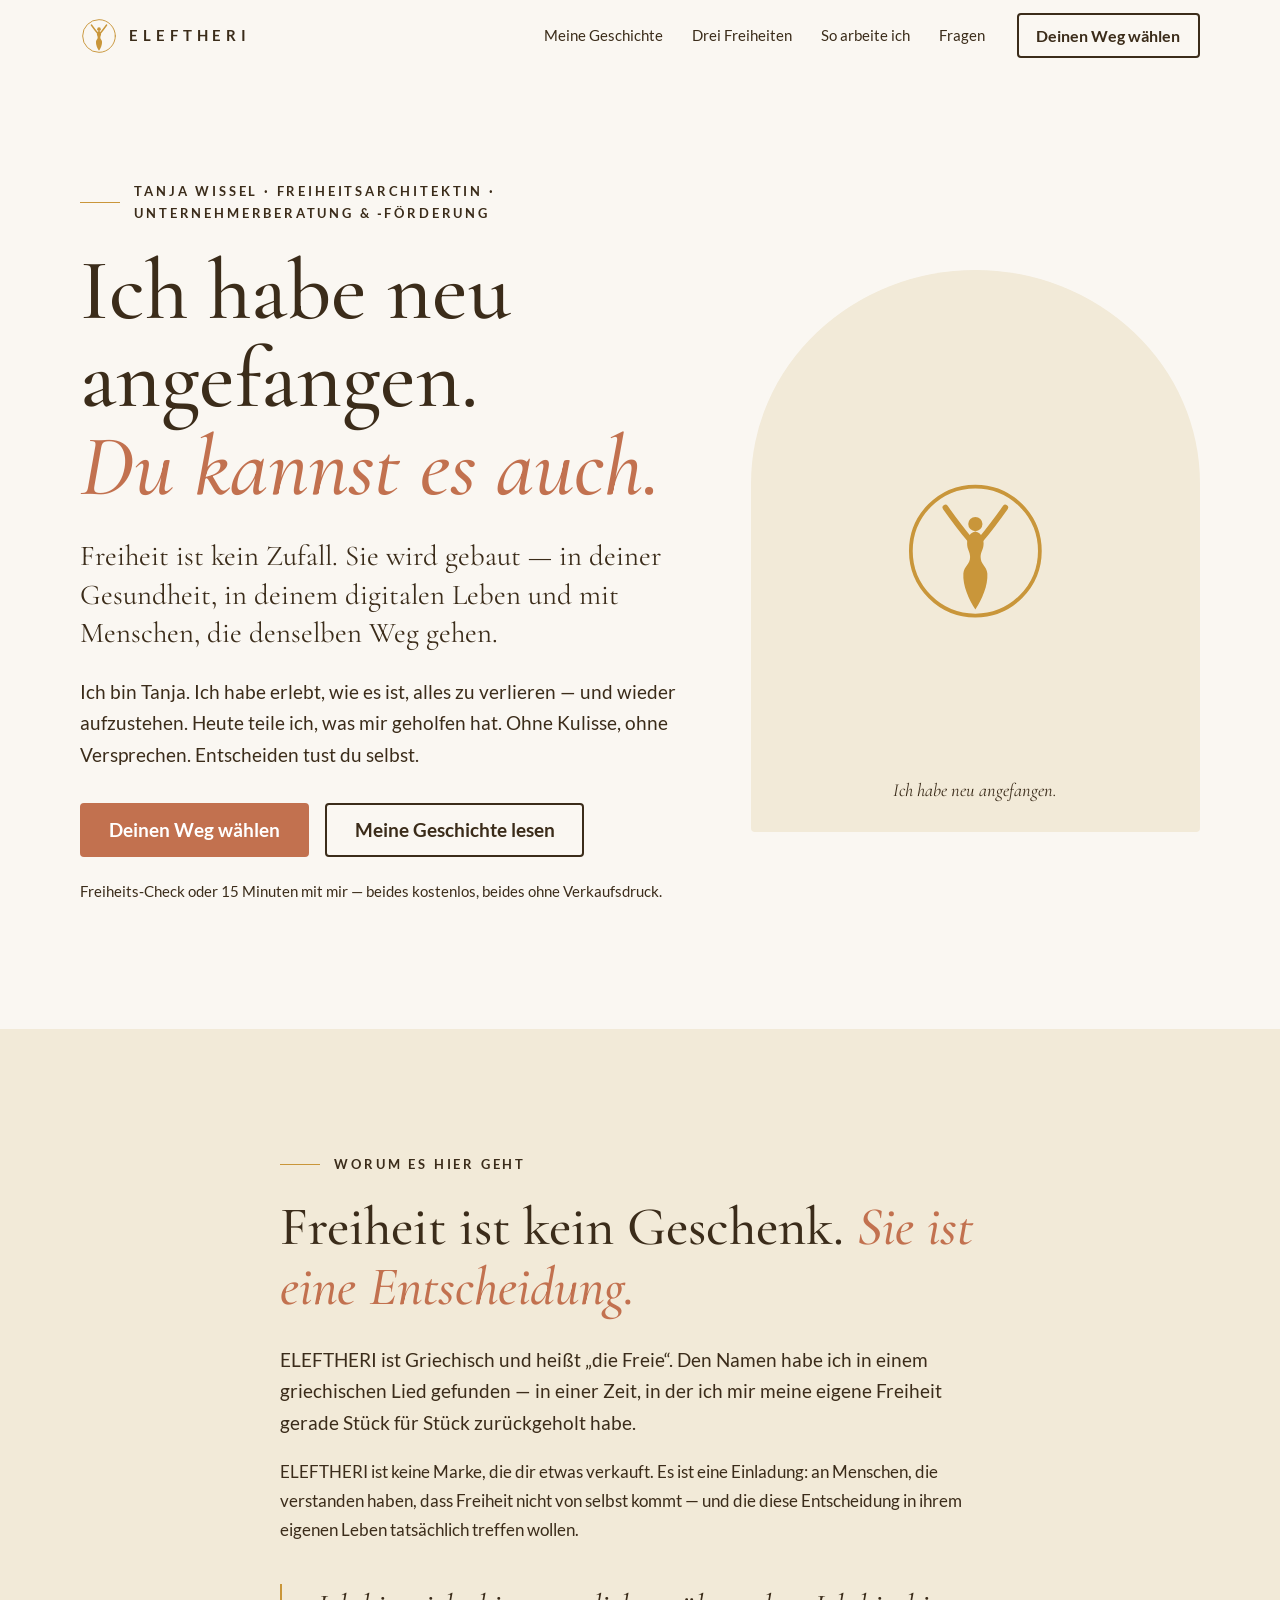
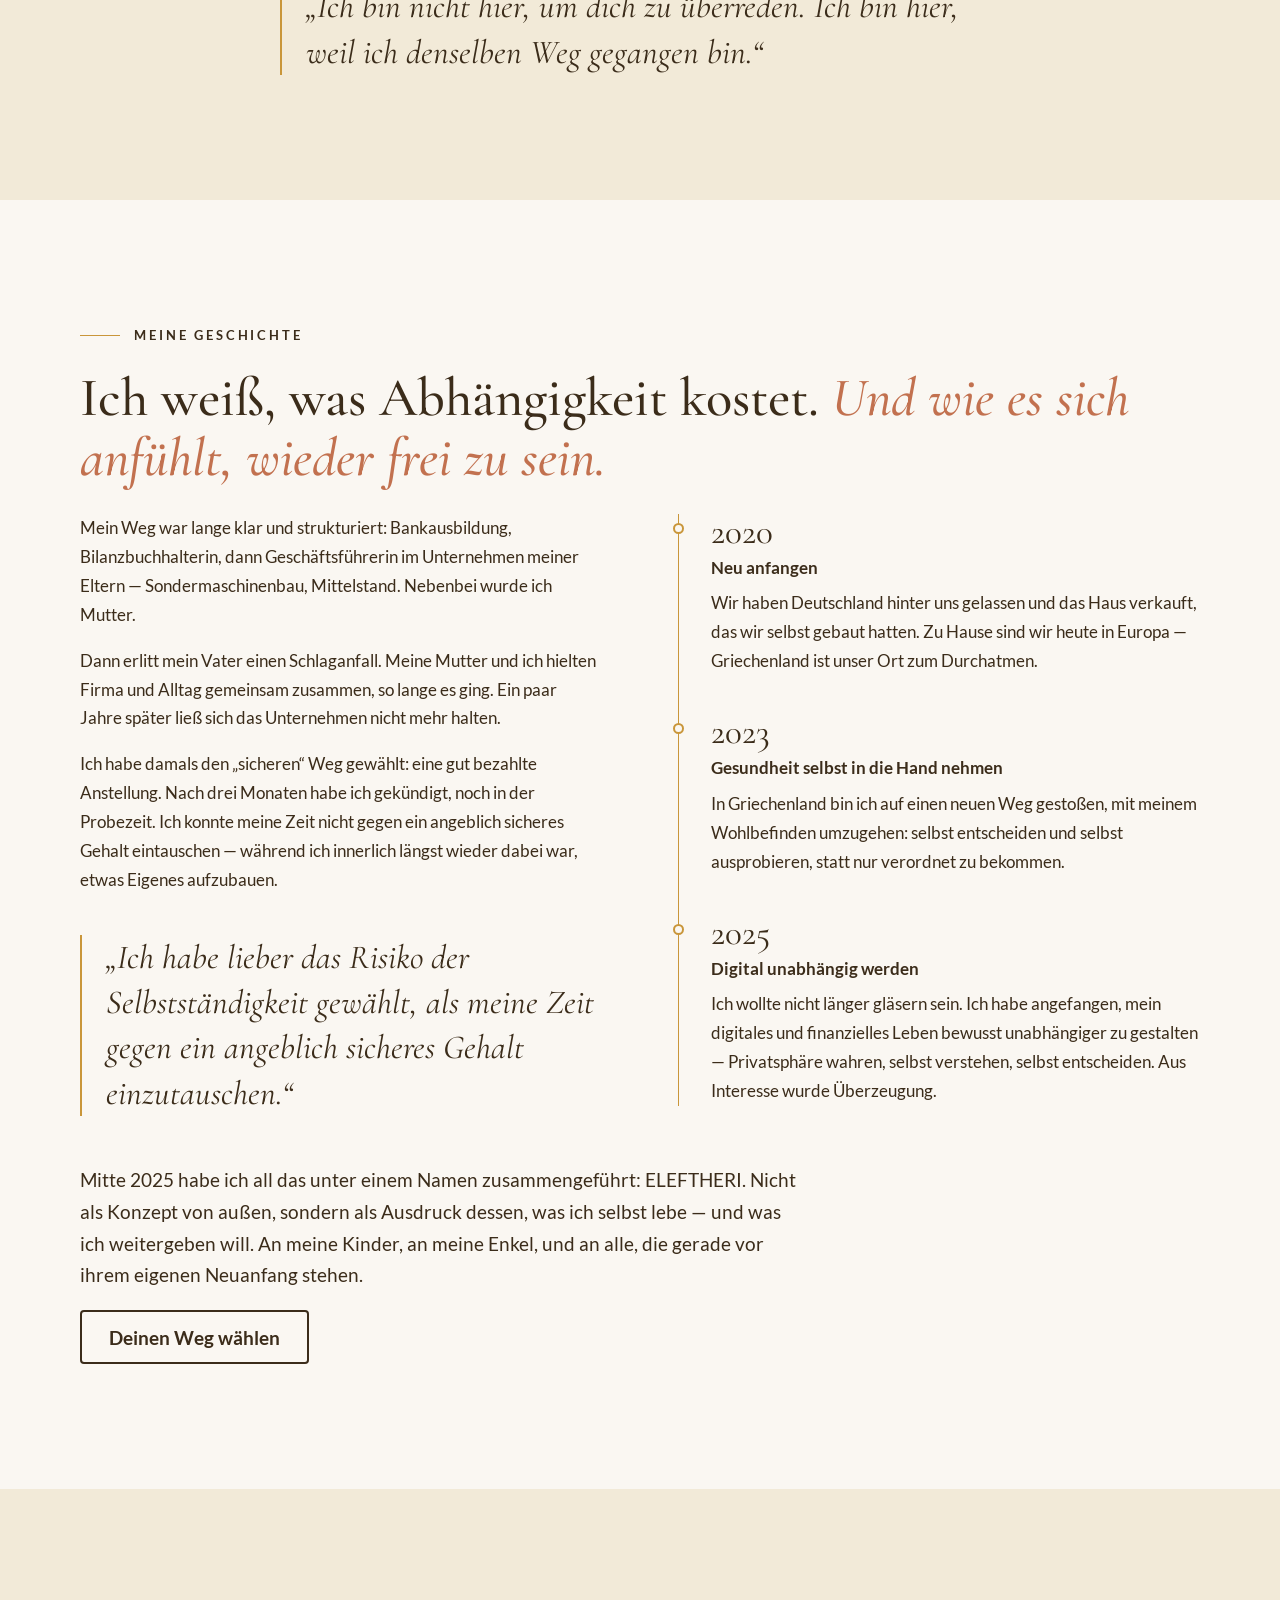
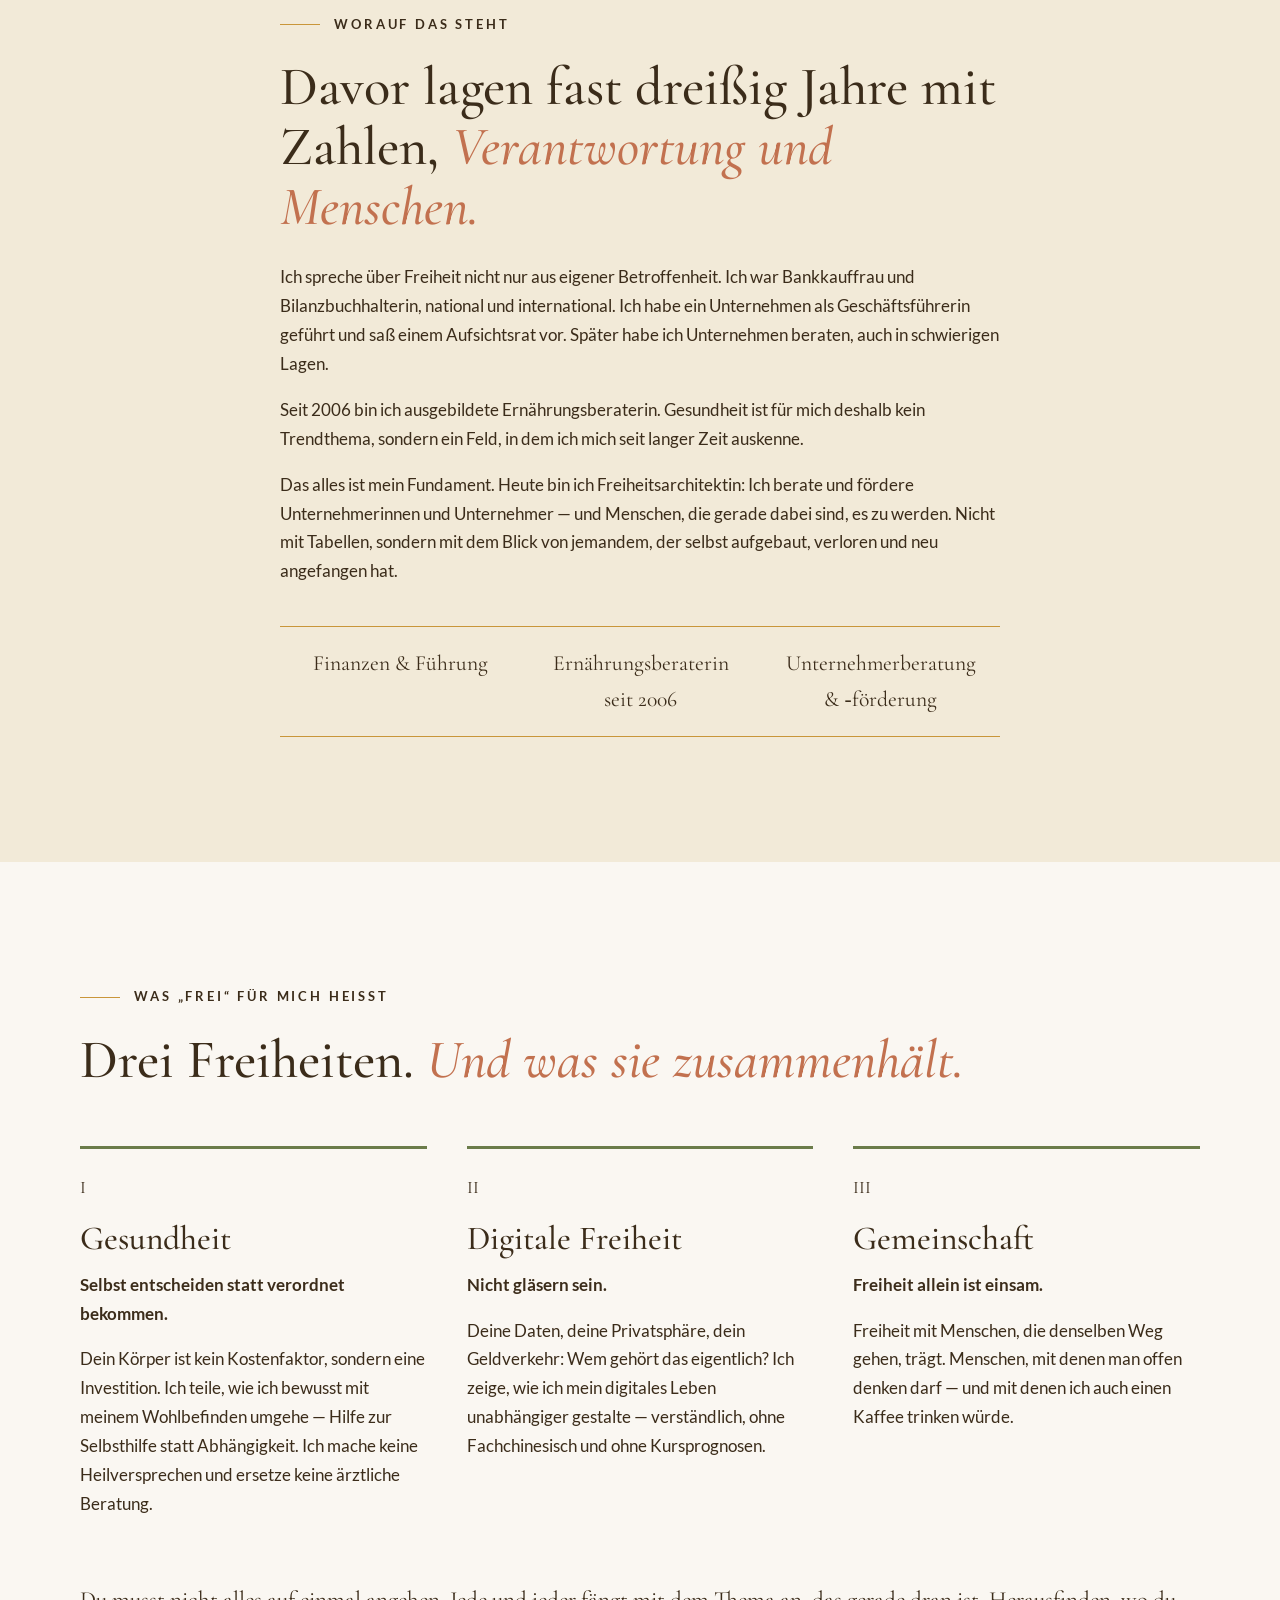
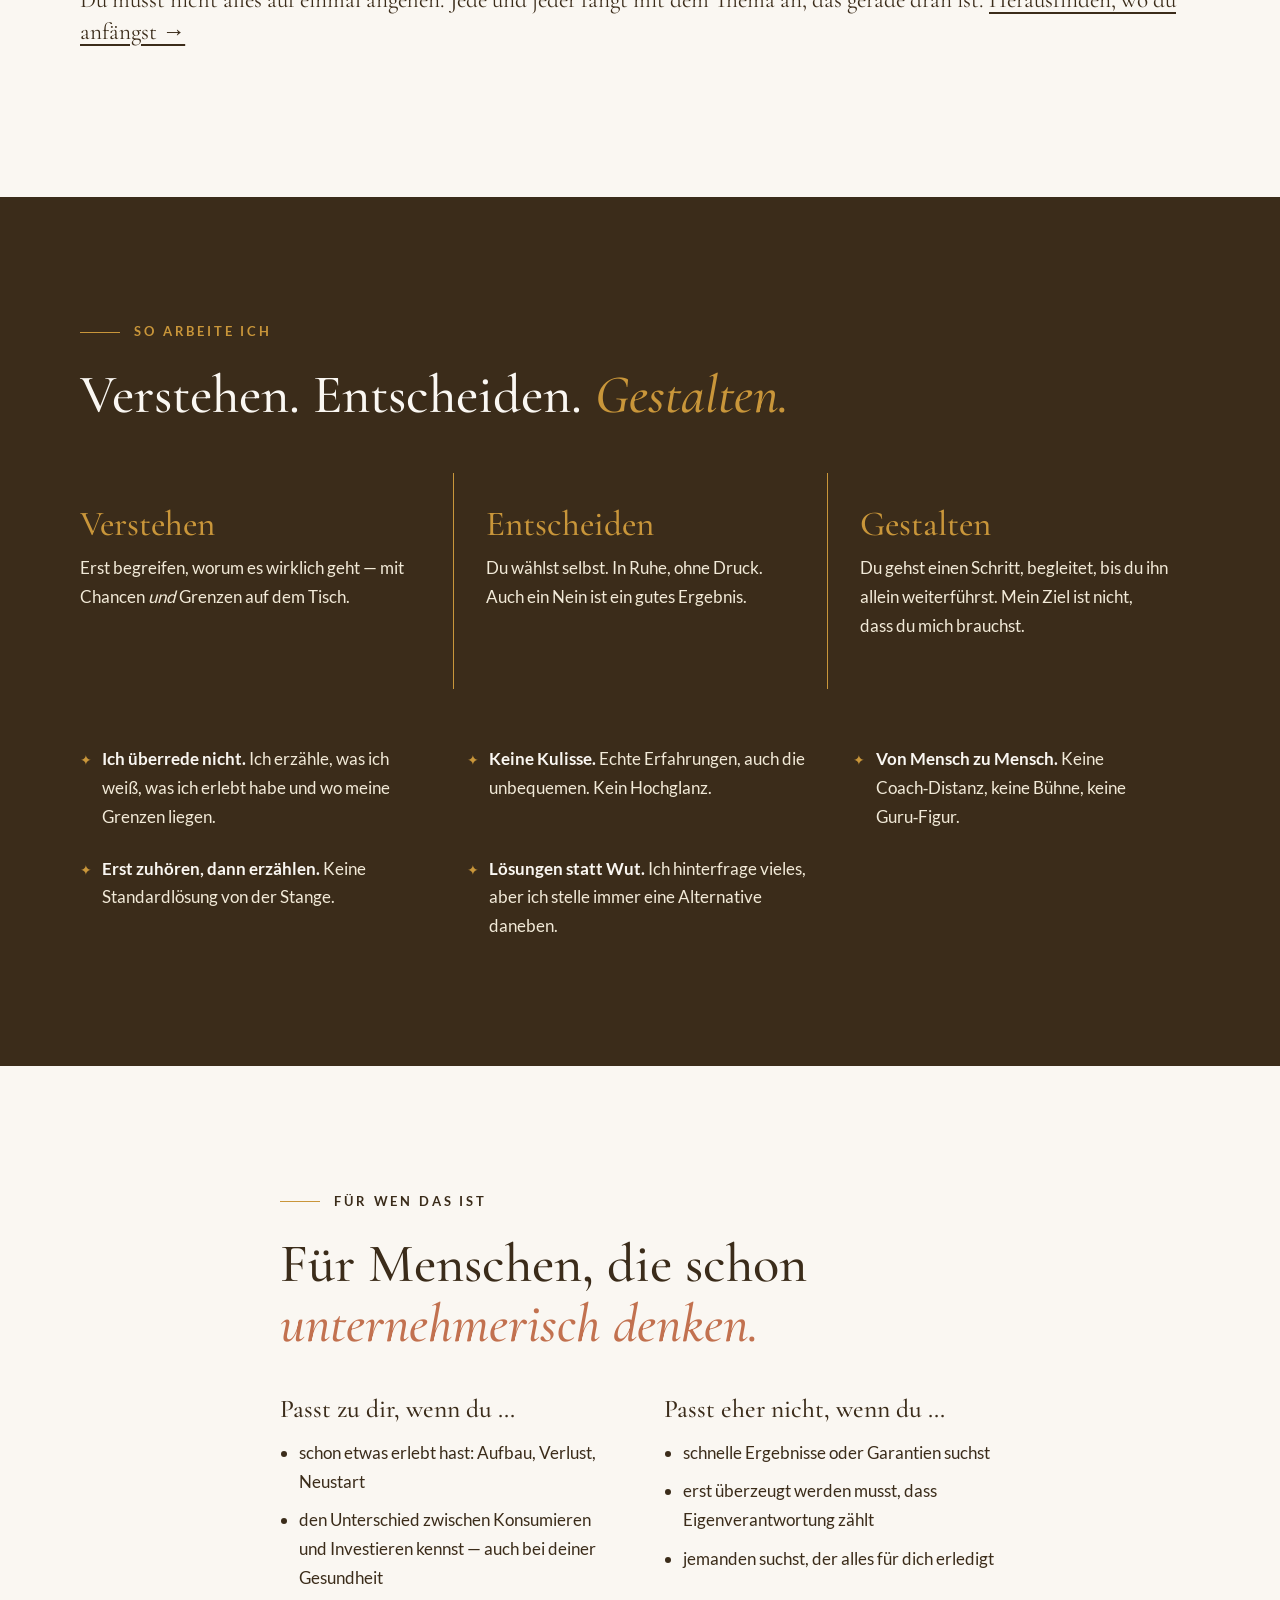
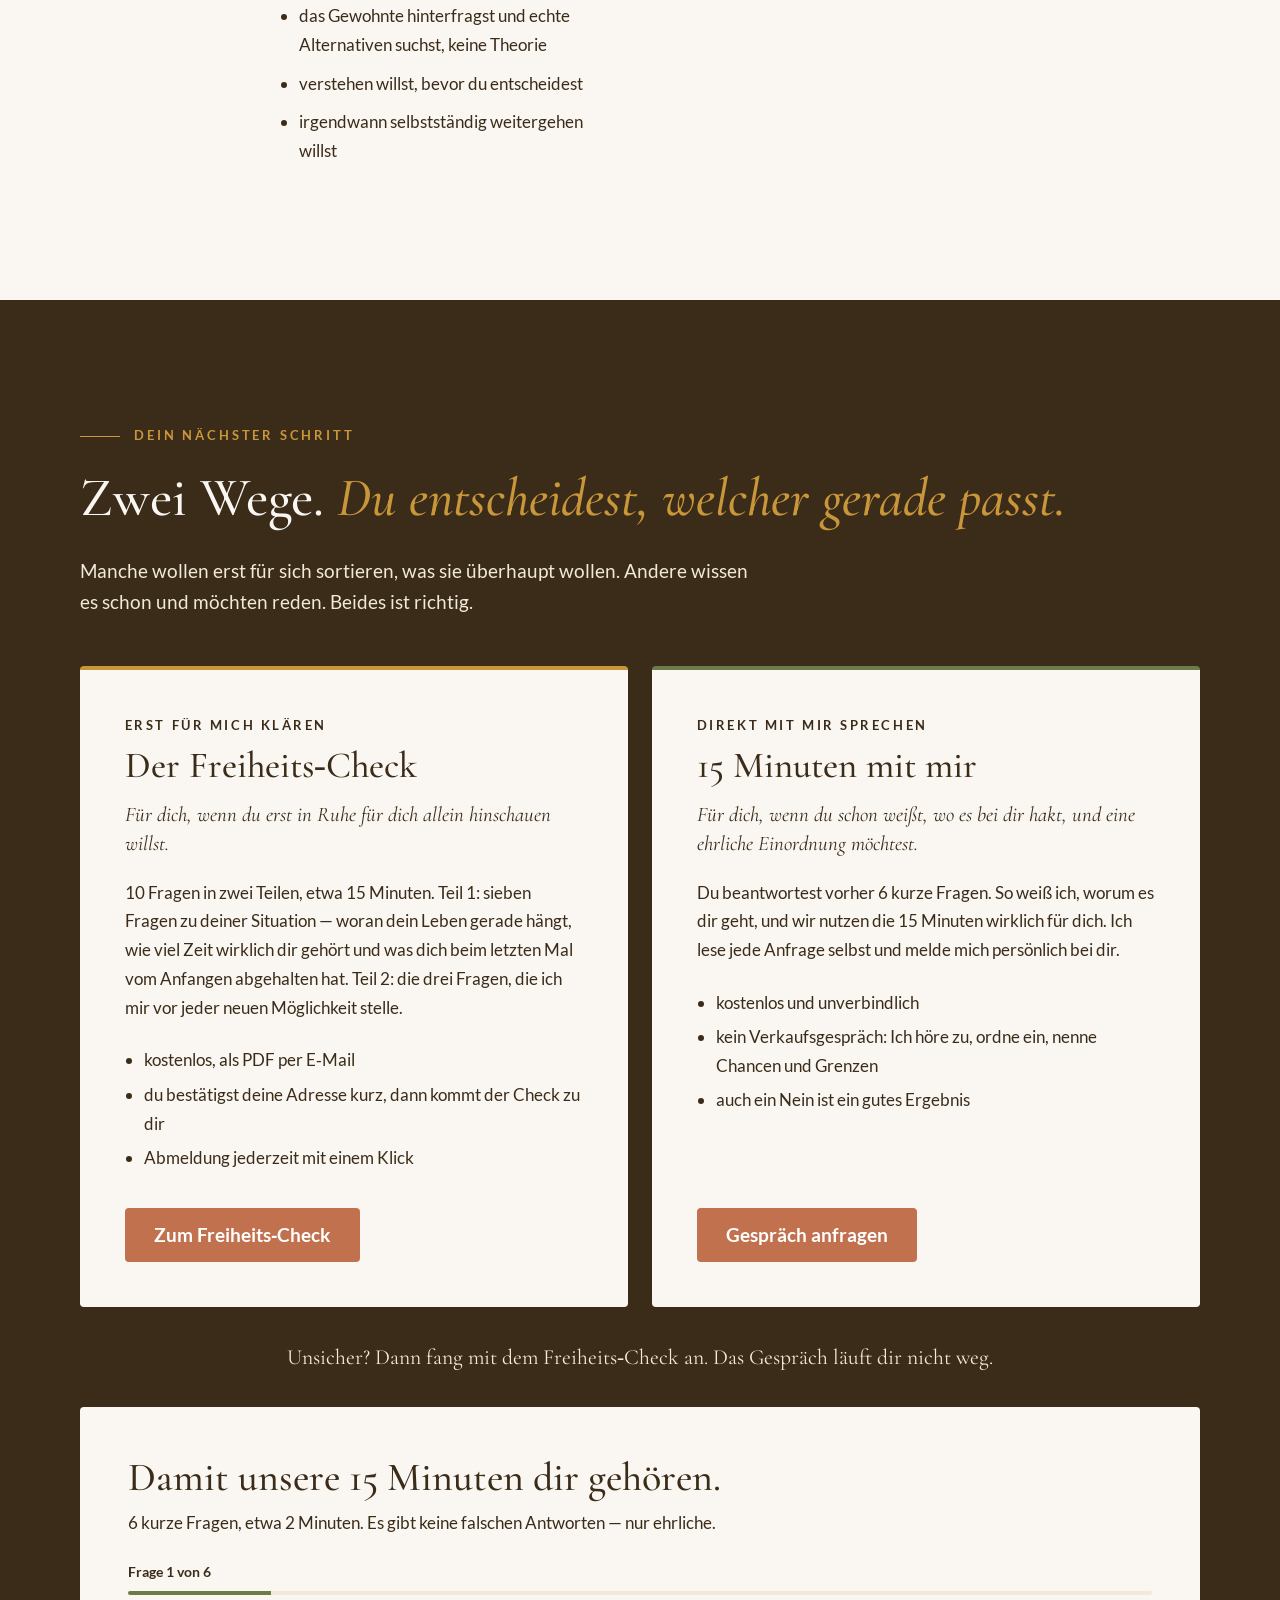
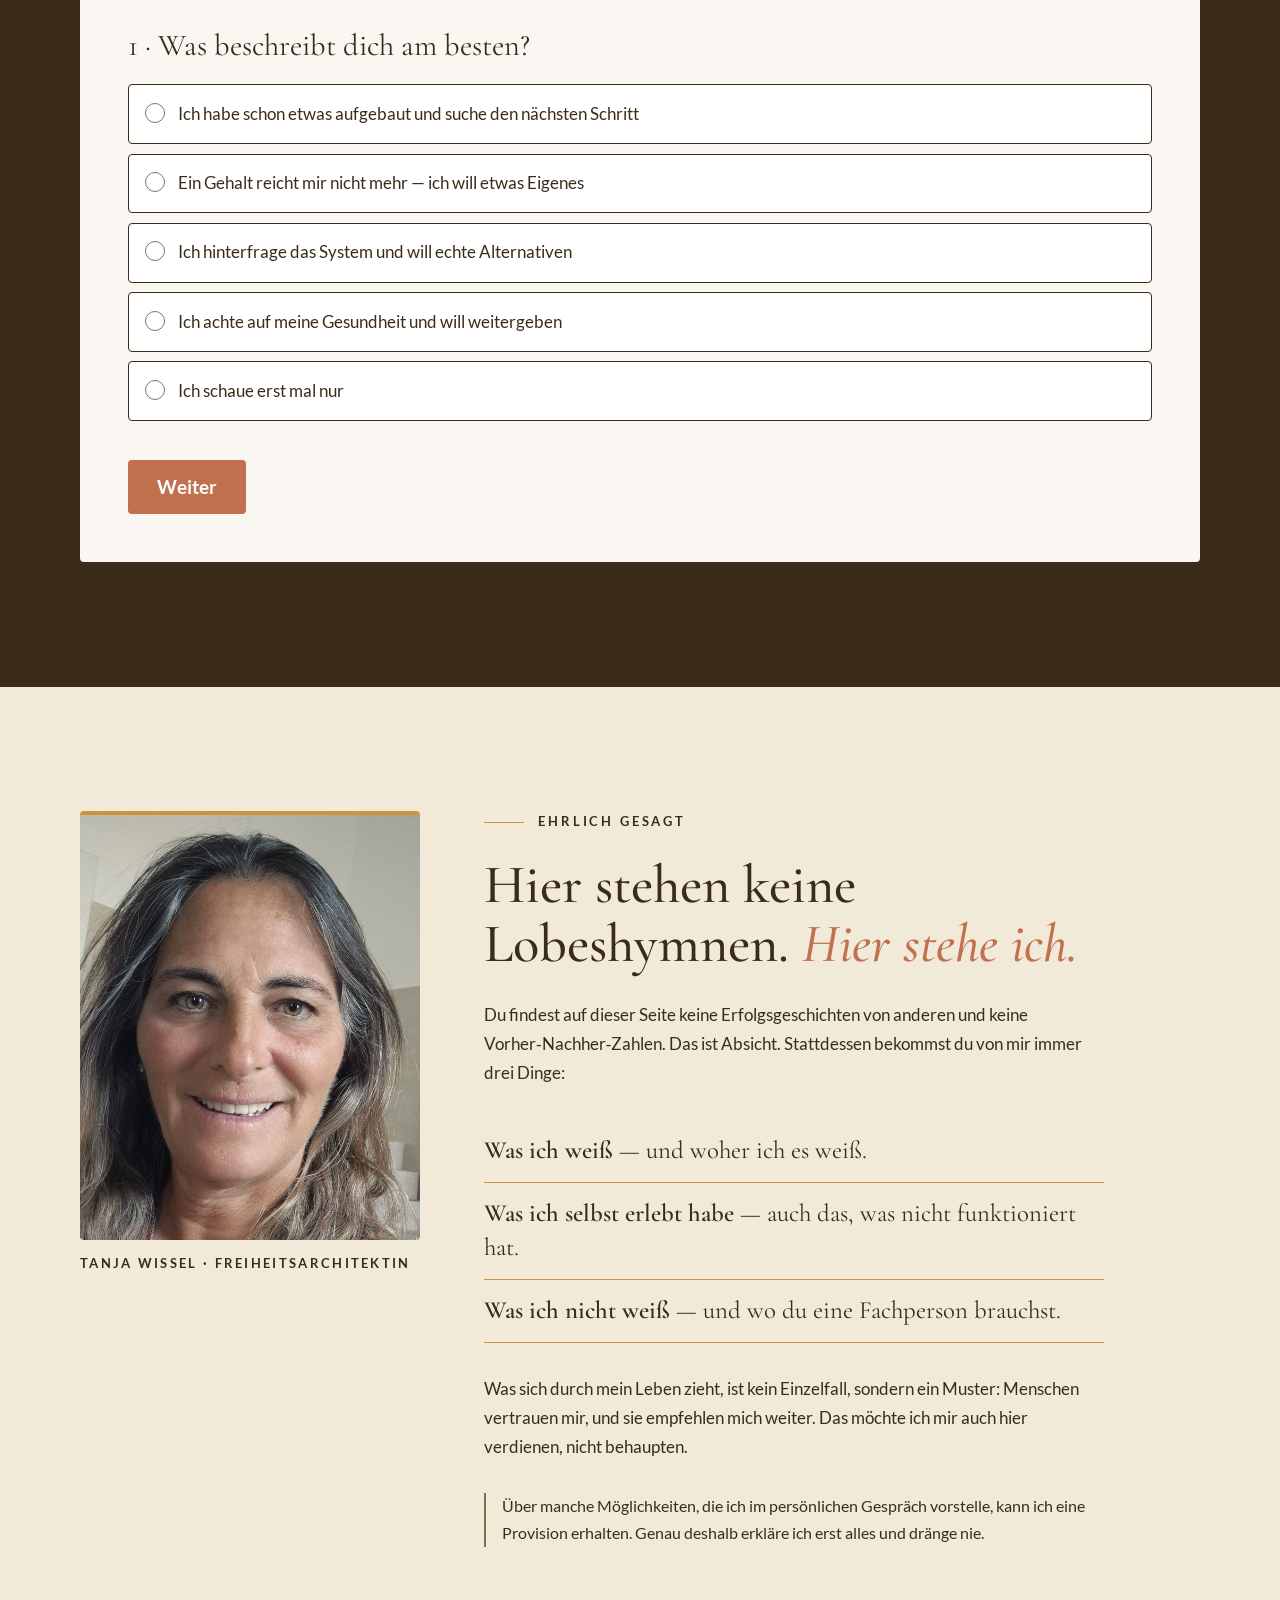
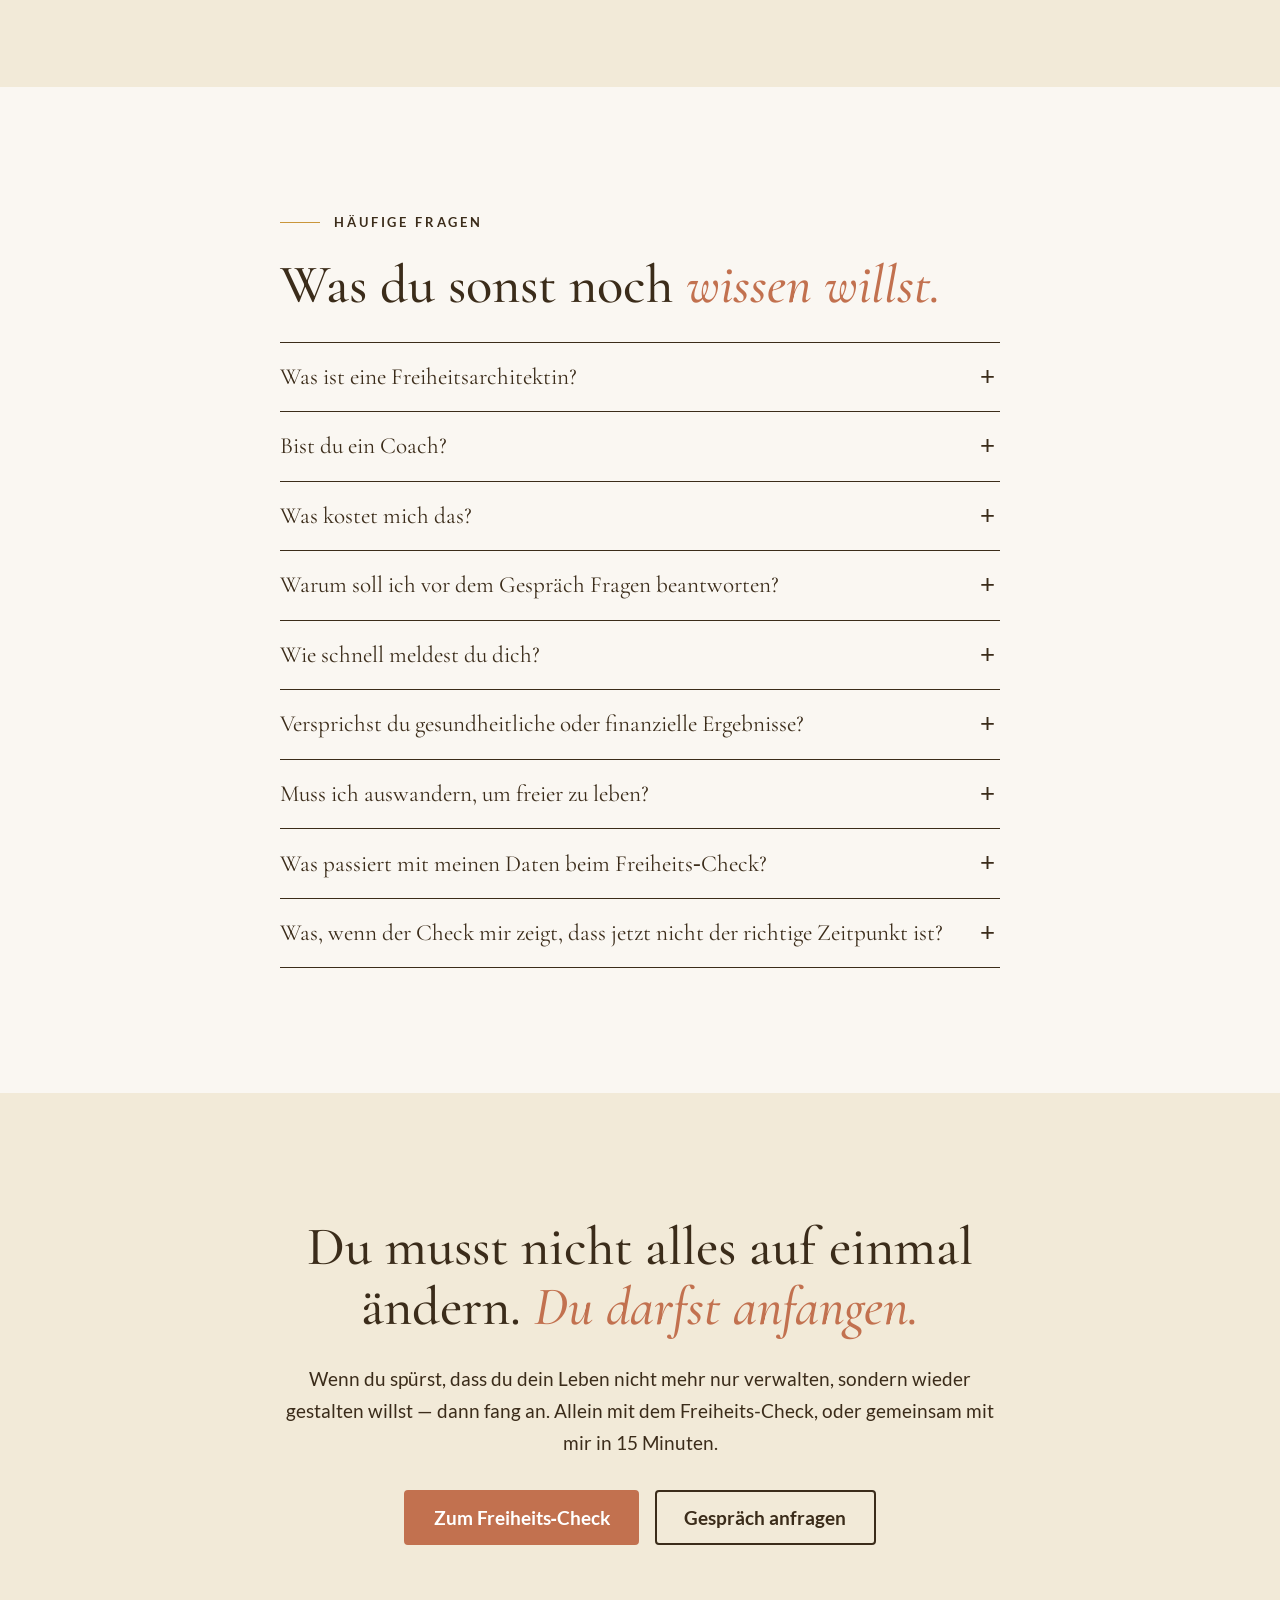
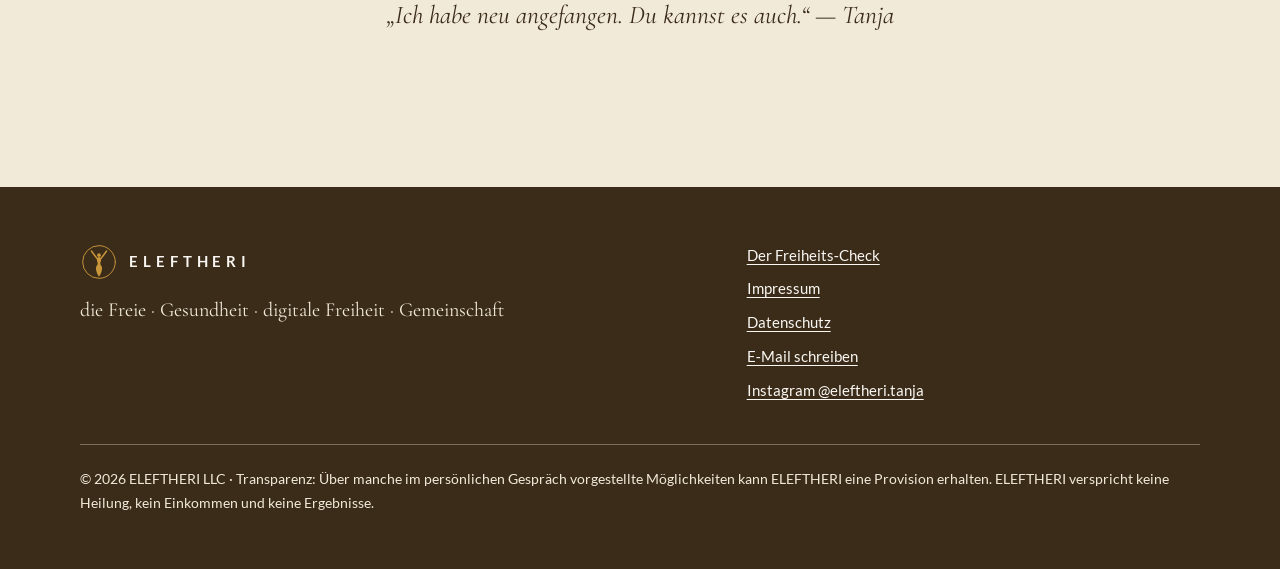
==== commit 7478e433: "Portraet von Tanja im Abschnitt 'Ehrlich gesagt', Hinweis auf Zustellzeit der Bestaetigungsmail Co-A" ====
--- a/index.html
+++ b/index.html
@@ -398,7 +398,13 @@
 
   <!-- ============ EHRLICH GESAGT ============ -->
   <section class="section sand" id="ehrlich">
-    <div class="narrow reveal">
+    <div class="wrap ehrlich-grid">
+      <figure class="portrait reveal">
+        <img src="bilder/tanja-portrait.jpg" width="640" height="800" loading="lazy" decoding="async"
+             alt="Tanja Wissel, Gründerin von ELEFTHERI, lächelt in die Kamera" />
+        <figcaption>Tanja Wissel · Freiheitsarchitektin</figcaption>
+      </figure>
+    <div class="reveal">
       <p class="eyebrow">Ehrlich gesagt</p>
       <h2 class="h2">Hier stehen keine Lobeshymnen. <em>Hier stehe ich.</em></h2>
       <p>Du findest auf dieser Seite keine Erfolgsgeschichten von anderen und keine Vorher‑Nachher‑Zahlen. Das ist Absicht. Stattdessen bekommst du von mir immer drei Dinge:</p>
--- a/styles.css
+++ b/styles.css
@@ -320,3 +320,14 @@
 .rechtstext ul { margin: .6rem 0 1rem 1.2rem; padding: 0; }
 .rechtstext .addr { display: inline-block; background: var(--sand); border-radius: var(--radius); padding: .9rem 1.1rem; }
 .rechtstext .muted { font-size: .95rem; }
+
+/* Porträt im Abschnitt „Ehrlich gesagt“ */
+.ehrlich-grid { display: grid; grid-template-columns: 340px 1fr; gap: clamp(2rem, 5vw, 4.5rem); align-items: start; }
+.ehrlich-grid > div { max-width: 62ch; }
+.portrait { margin: 0; }
+.portrait img { width: 100%; height: auto; border-radius: var(--radius); border-top: 4px solid var(--gold); }
+.portrait figcaption { margin-top: .8rem; font-size: .8rem; font-weight: 700; letter-spacing: .18em; text-transform: uppercase; }
+@media (max-width: 860px) {
+  .ehrlich-grid { grid-template-columns: 1fr; }
+  .portrait { max-width: 300px; }
+}
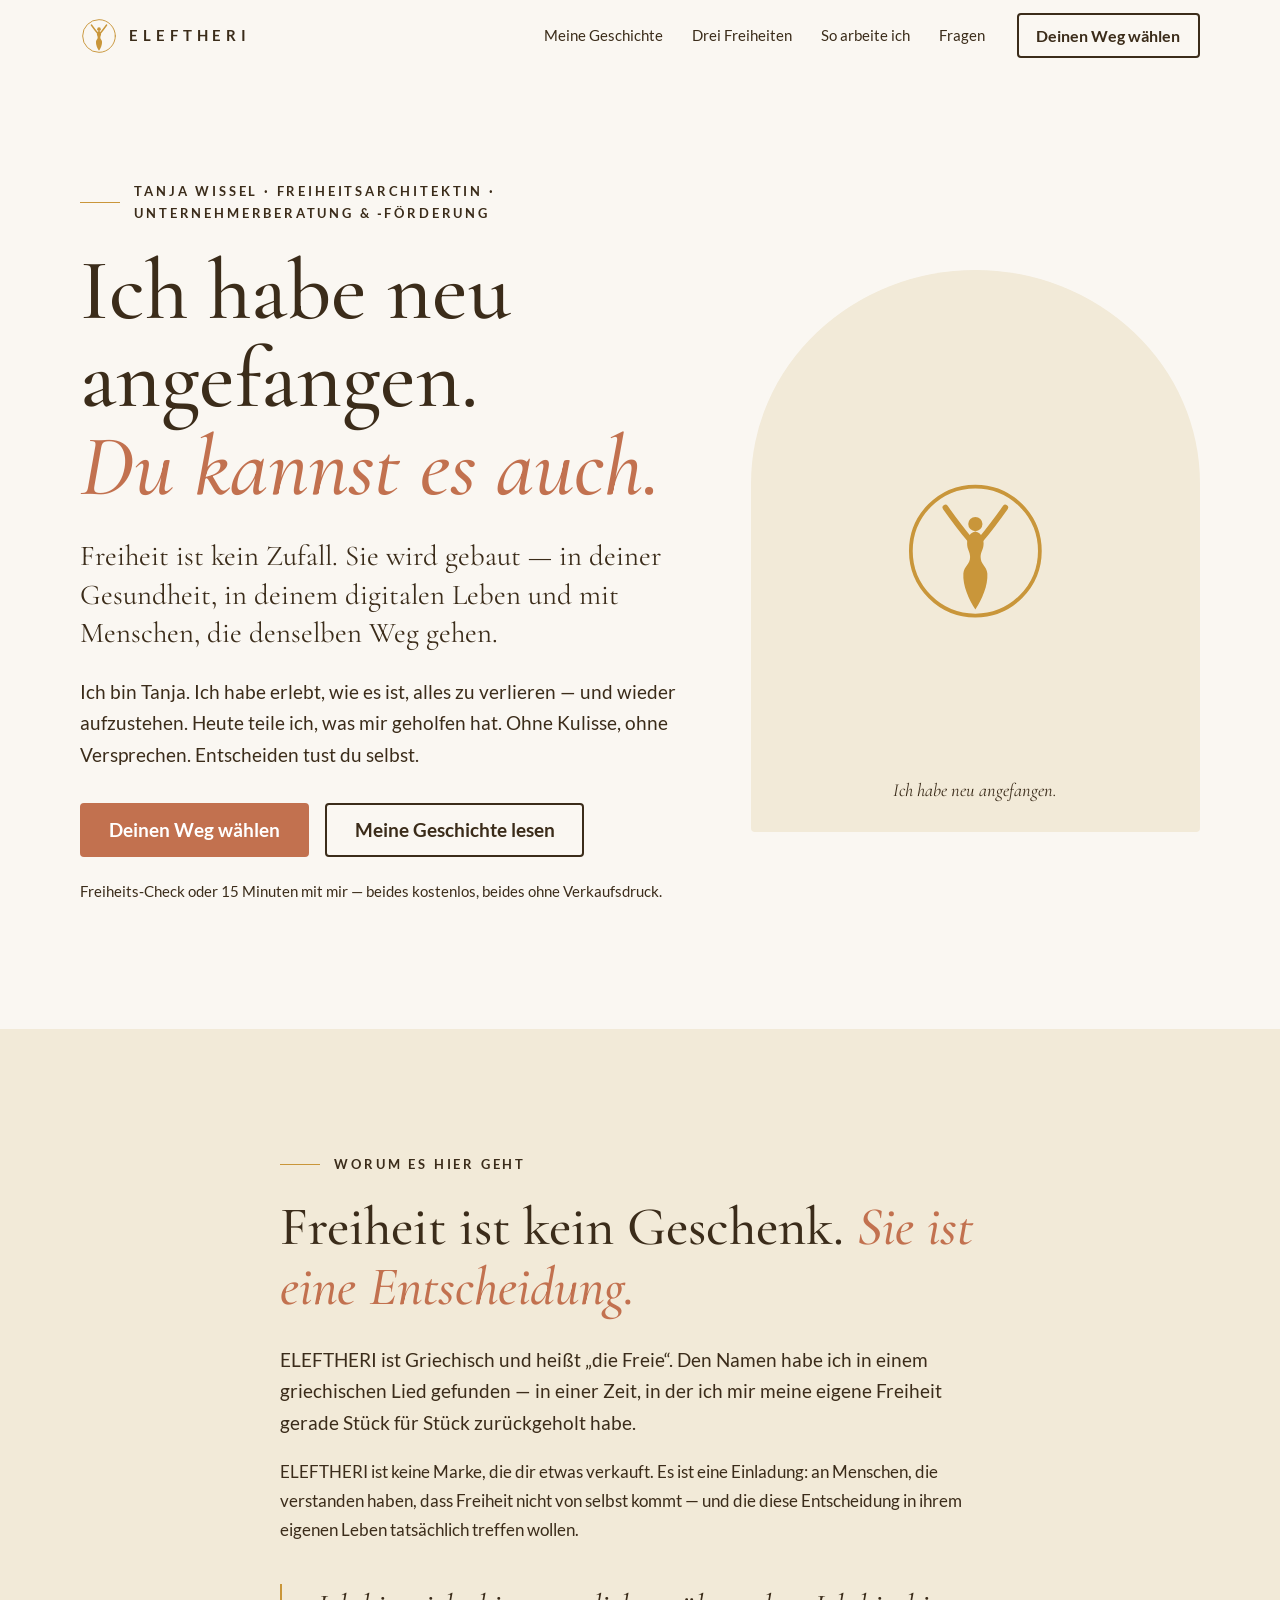
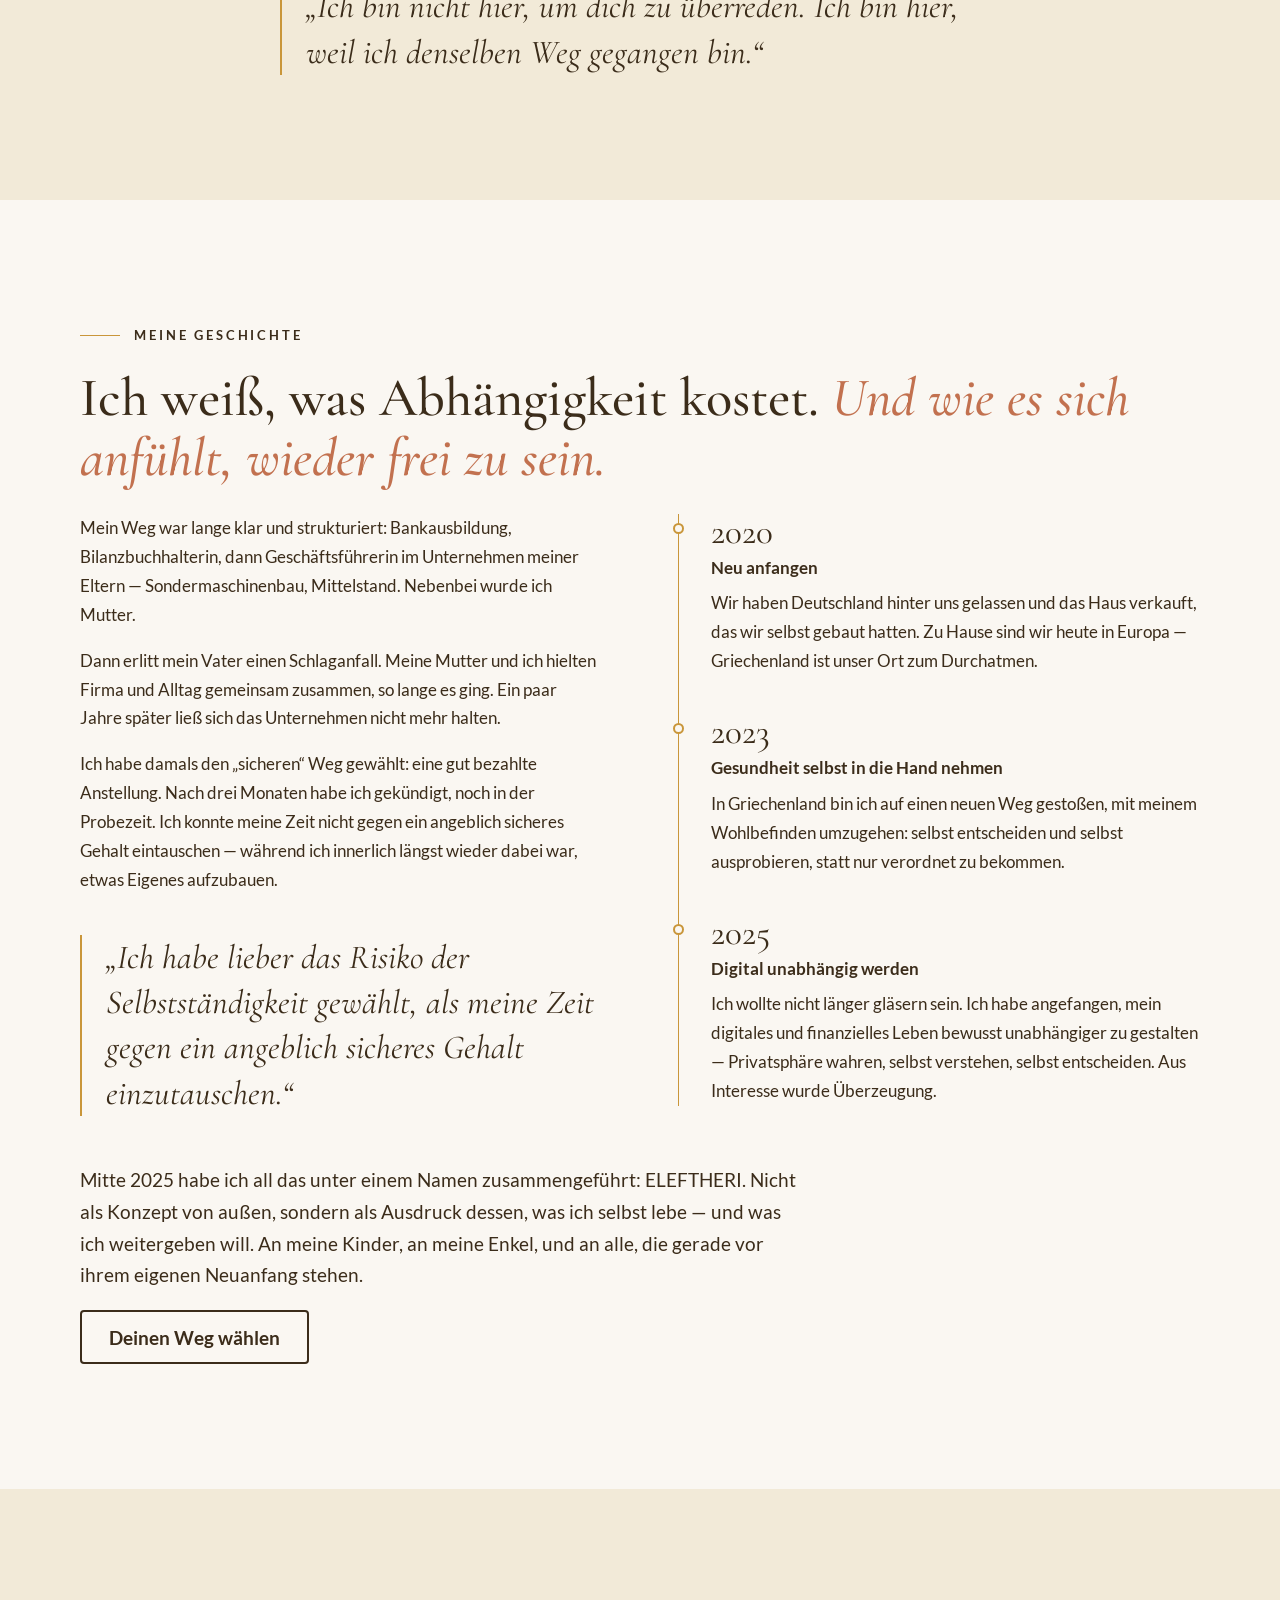
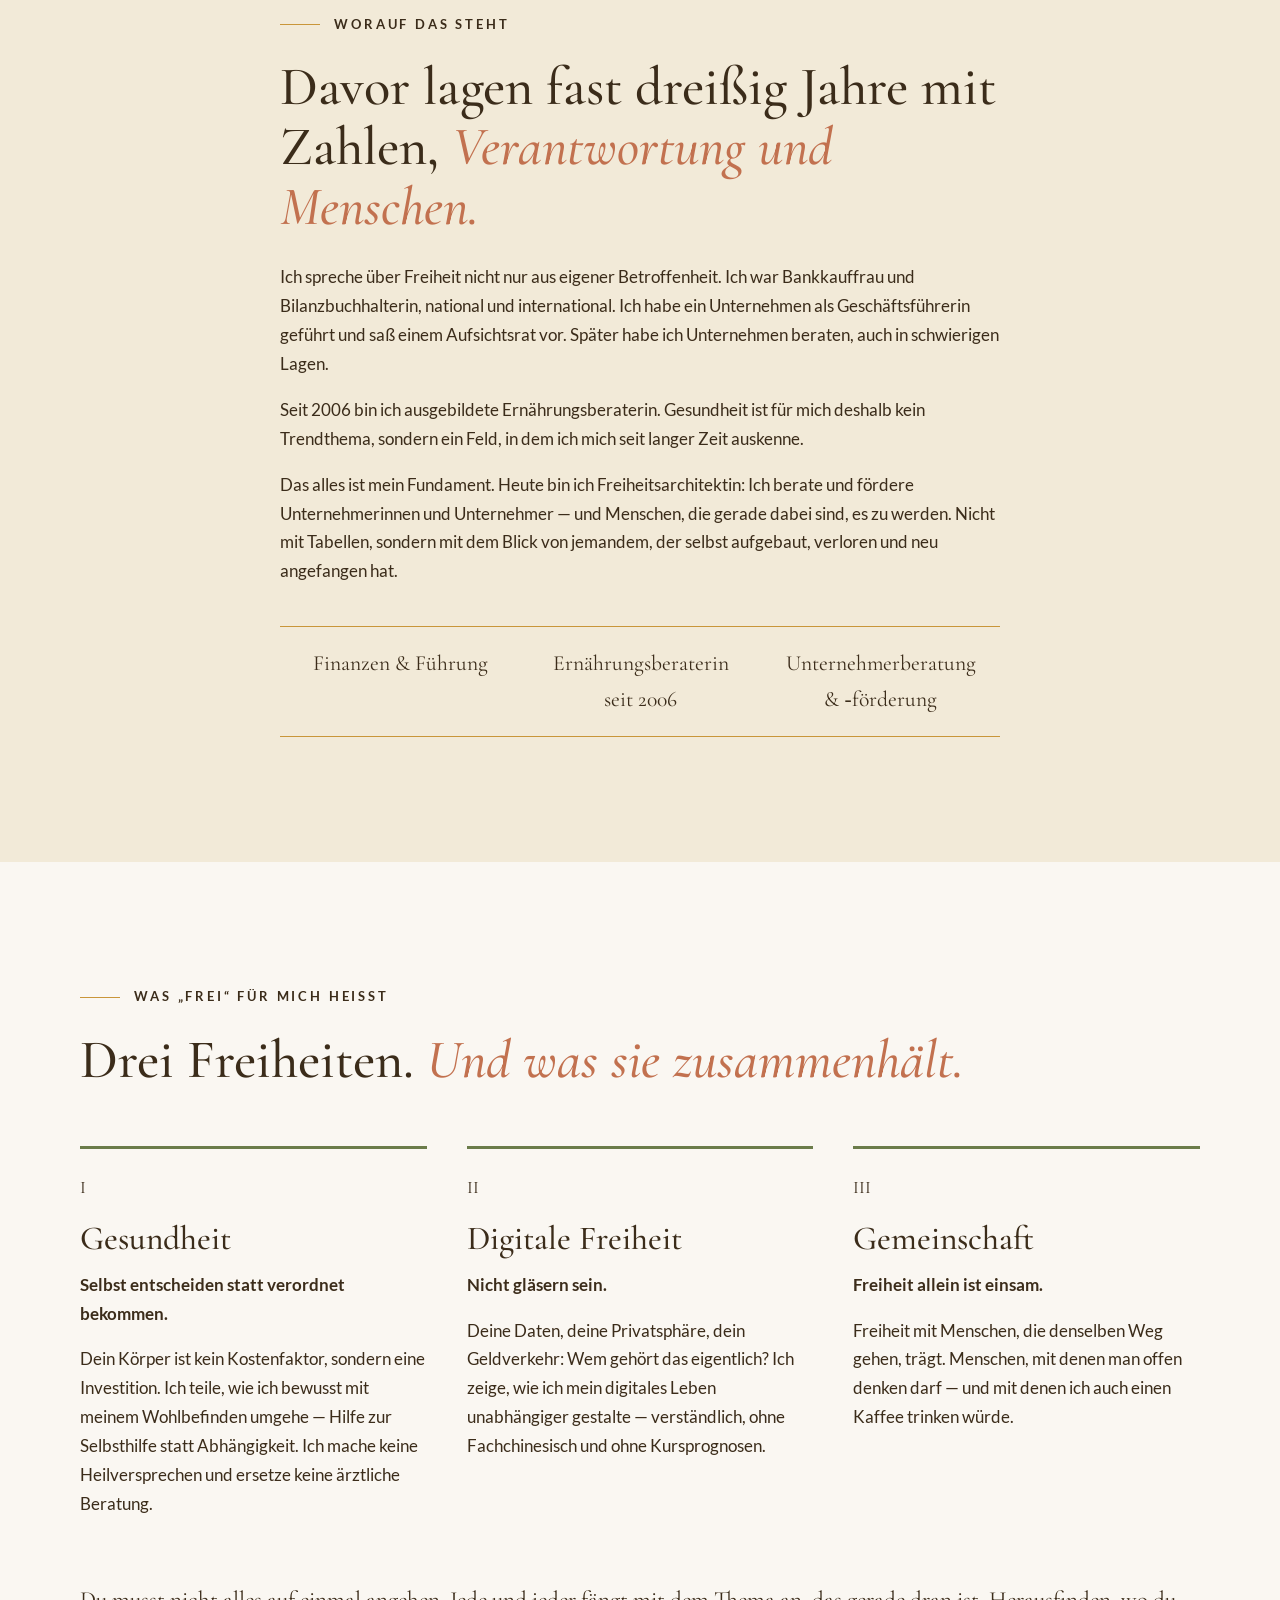
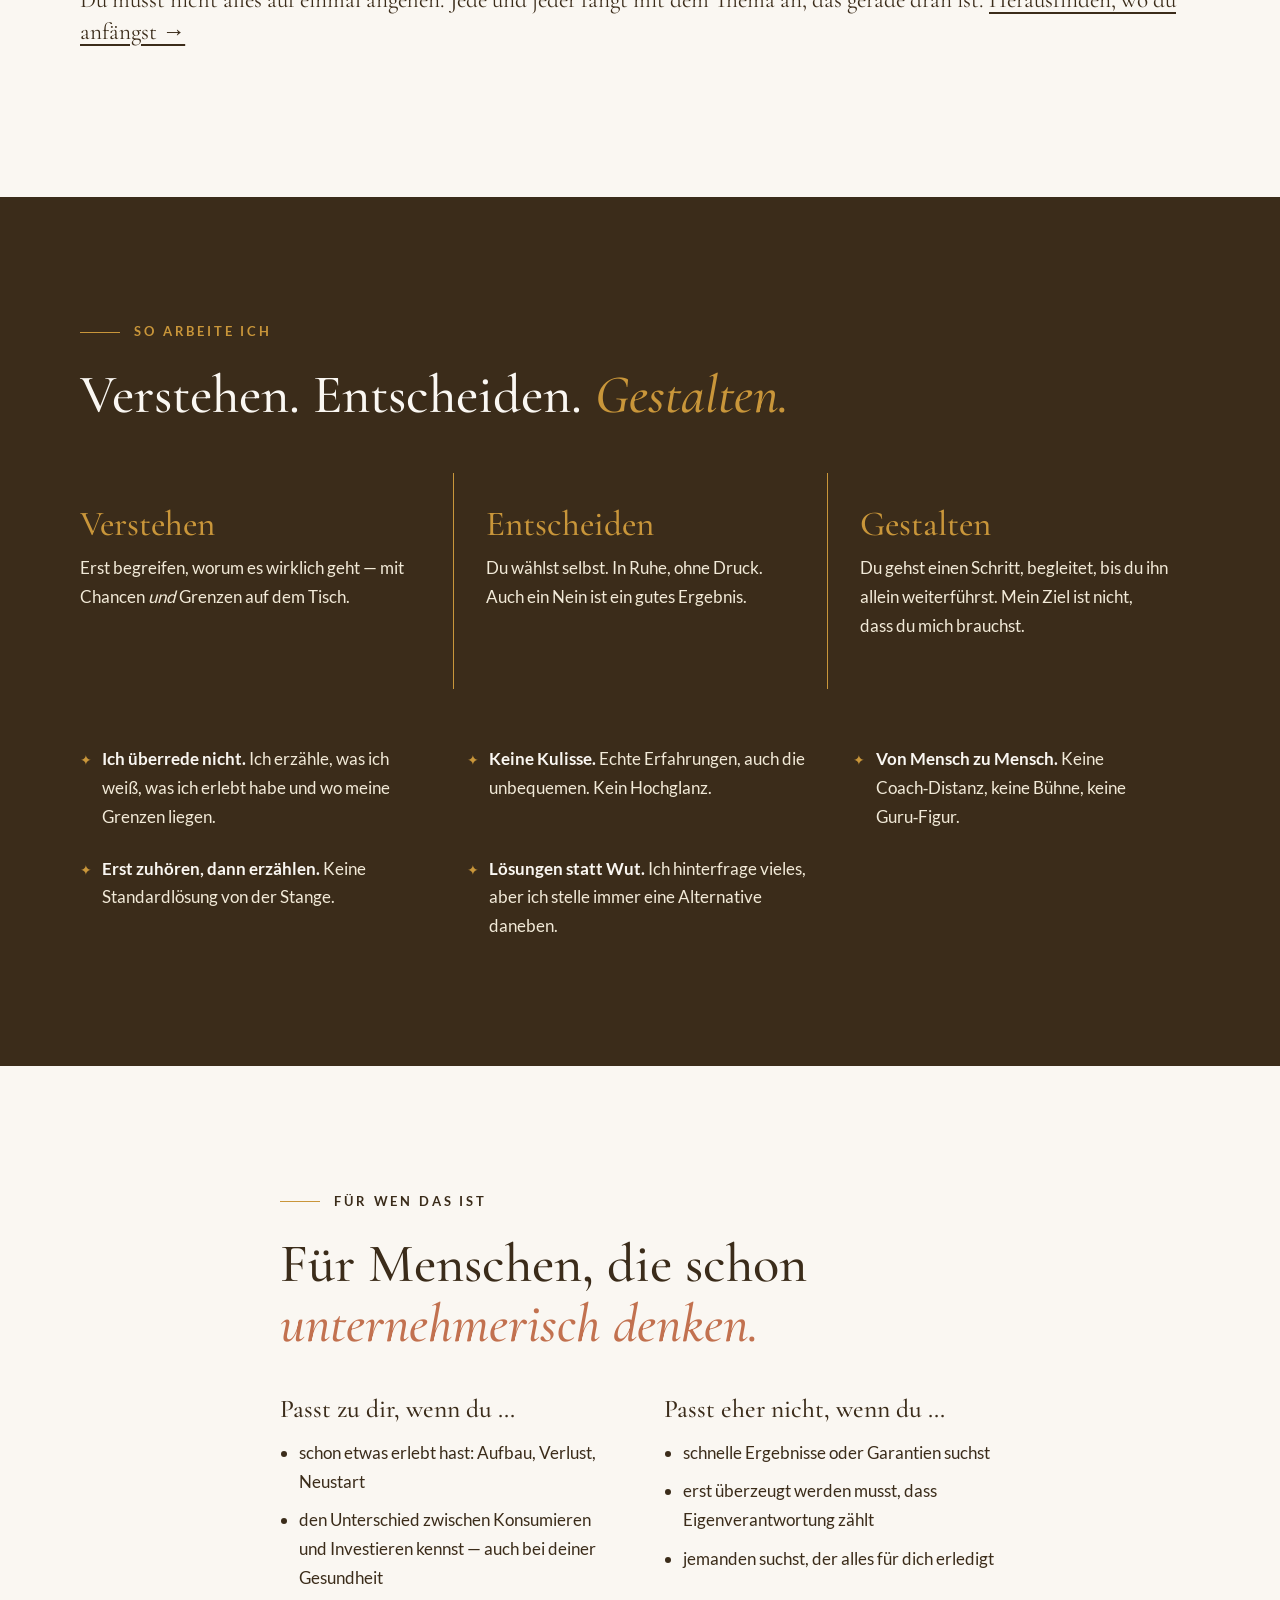
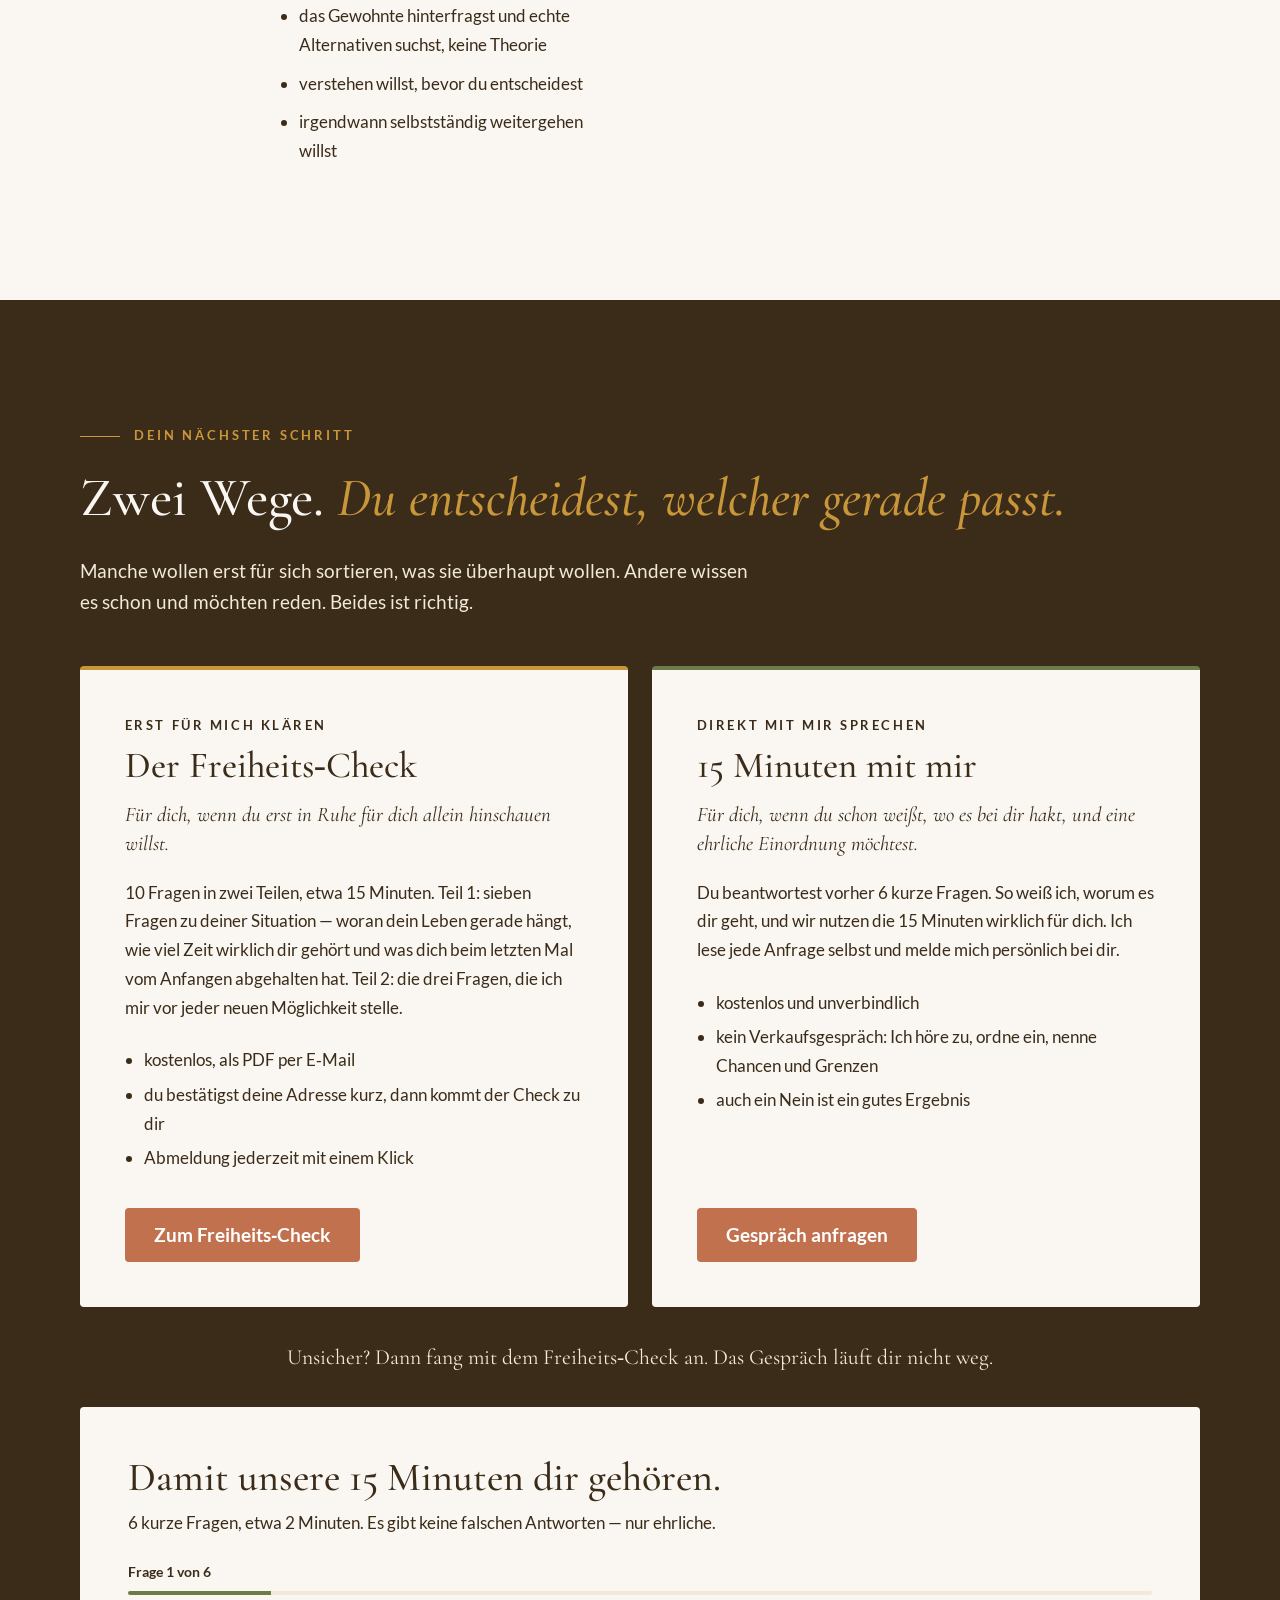
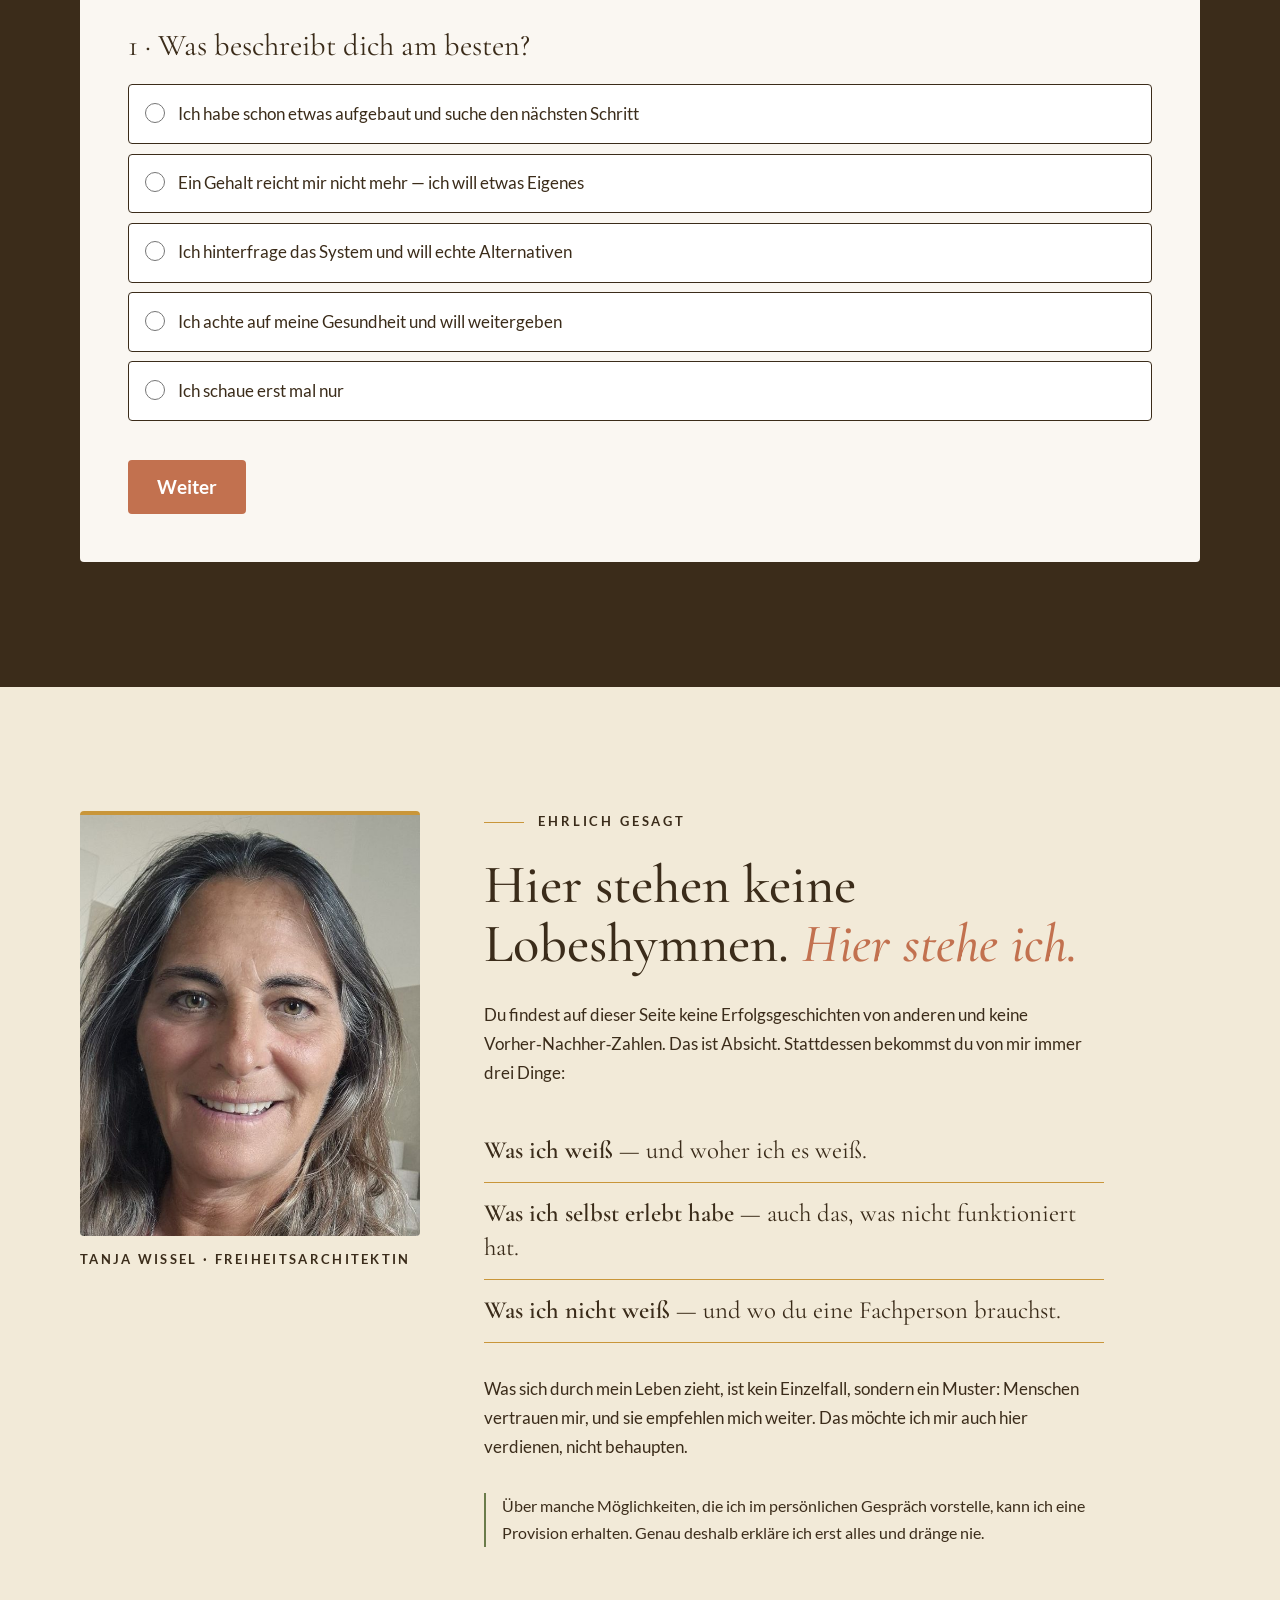
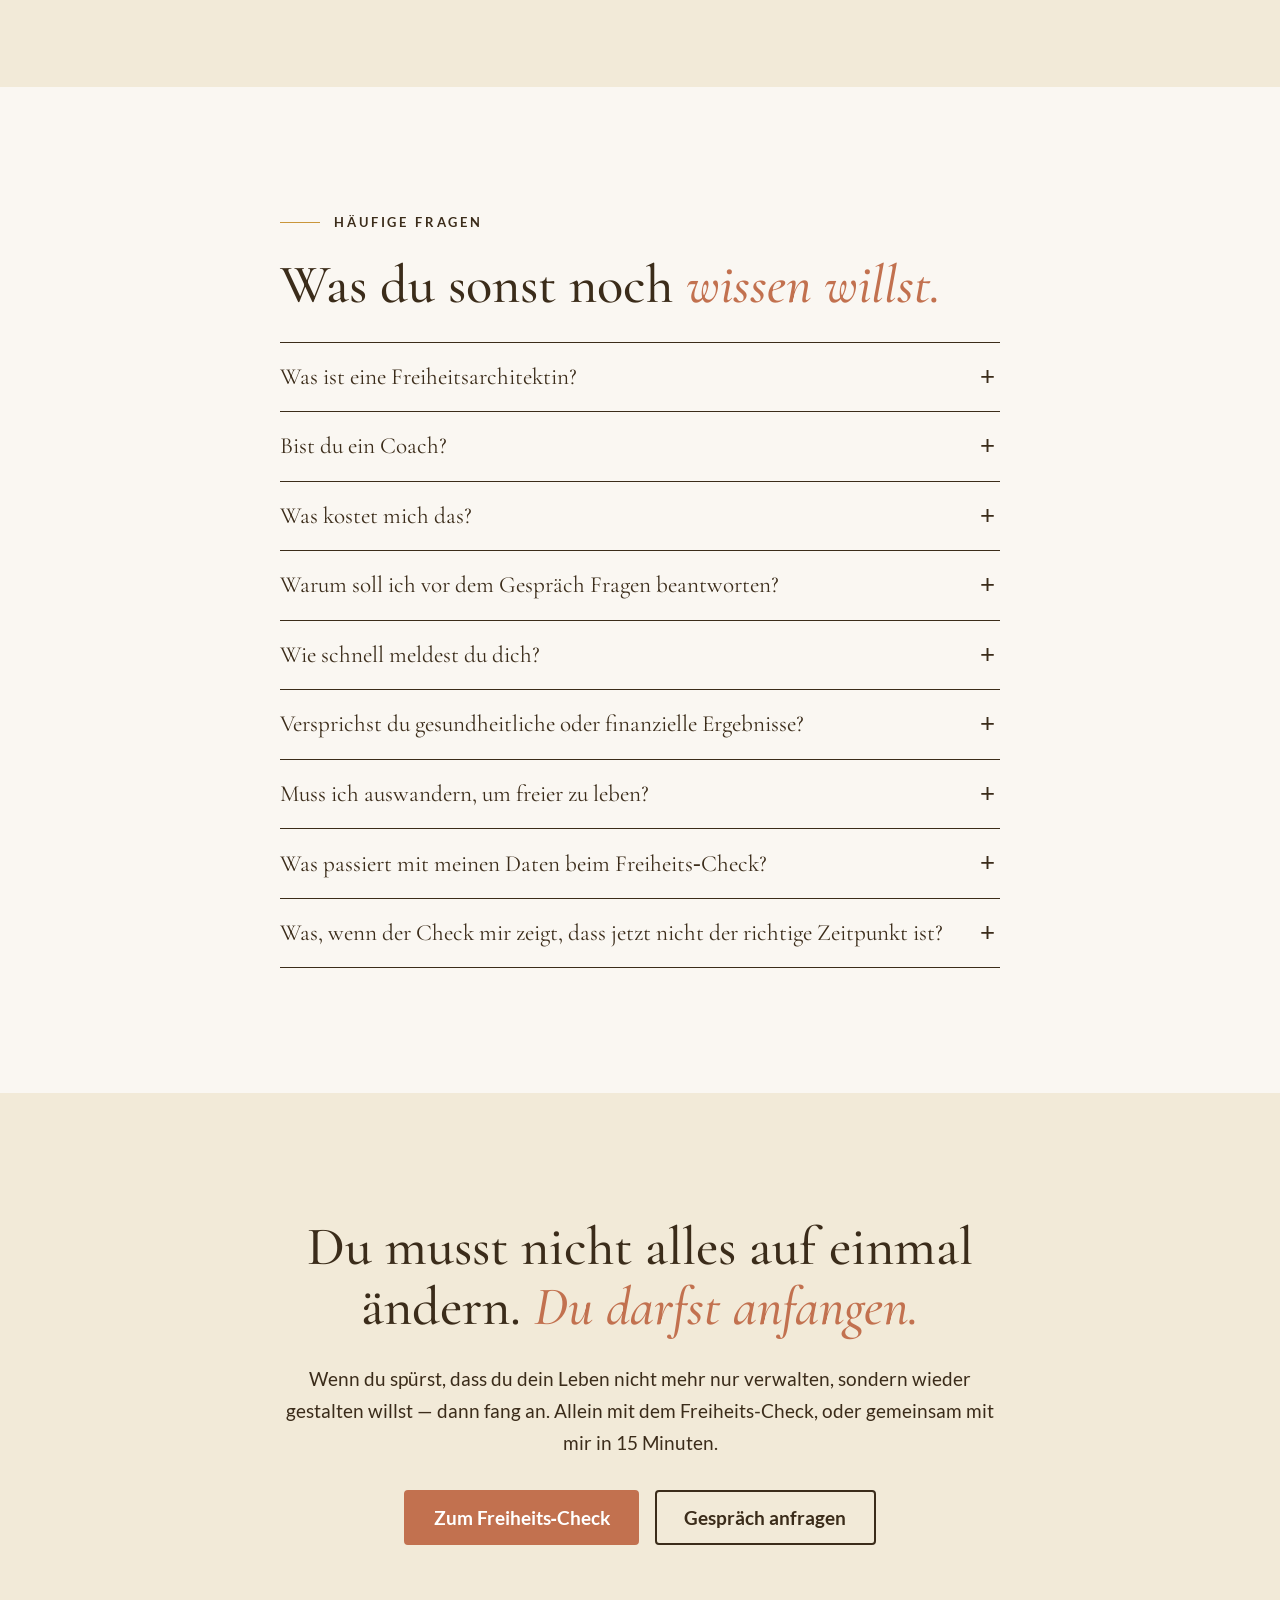
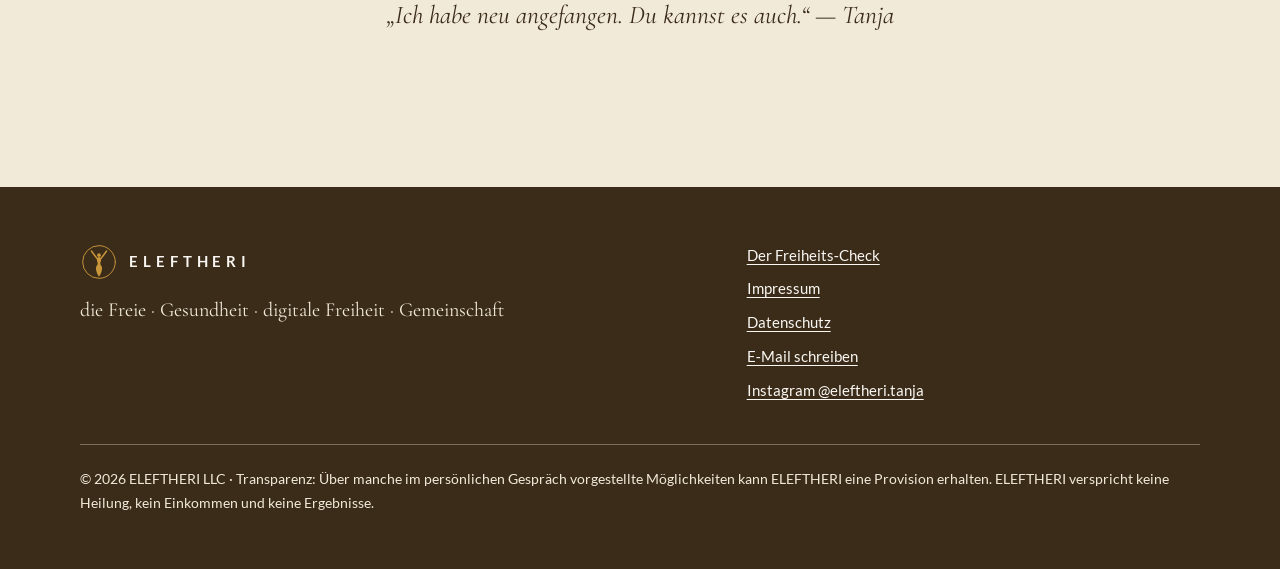
==== commit 999f5615: "Versionsnummer an CSS und JS, damit Browser die neue Fassung laden; Fehlerseite ohne externe Dateien" ====
--- a/index.html
+++ b/index.html
@@ -12,8 +12,8 @@
 <meta property="og:title" content="ELEFTHERI — die Freie" />
 <meta property="og:description" content="Freiheit ist kein Zufall. Sie wird gebaut. Von Tanja Wissel, Freiheitsarchitektin." />
 <meta name="theme-color" content="#FAF7F2" />
-<link rel="stylesheet" href="fonts/fonts.css" />
-<link rel="stylesheet" href="styles.css" />
+<link rel="stylesheet" href="fonts/fonts.css?v=2" />
+<link rel="stylesheet" href="styles.css?v=2" />
 <script>document.documentElement.classList.add("js");</script>
 <link rel="icon" href="data:image/svg+xml,%3Csvg xmlns='http://www.w3.org/2000/svg' viewBox='0 0 200 200'%3E%3Cg fill='none' stroke='%23C9963A' stroke-linecap='round'%3E%3Ccircle cx='100' cy='100' r='86' stroke-width='6'/%3E%3Cpath d='M92 84 C82 72 70 56 60 42' stroke-width='8'/%3E%3Cpath d='M108 84 C118 72 130 56 140 42' stroke-width='8'/%3E%3C/g%3E%3Ccircle cx='100' cy='64' r='10' fill='%23C9963A'/%3E%3Cpath d='M100 74 C106 75 111 81 111 90 C111 98 107 101 107 108 C107 118 115 120 116 130 C117 146 109 164 100 178 C91 164 83 146 84 130 C85 120 93 118 93 108 C93 101 89 98 89 90 C89 81 94 75 100 74 Z' fill='%23C9963A'/%3E%3C/svg%3E" />
 </head>
@@ -476,6 +476,6 @@
 
 <a class="btn btn-primary mobile-cta" href="#start" id="mobileCta">Deinen Weg wählen</a>
 
-<script src="script.js"></script>
+<script src="script.js?v=2"></script>
 </body>
 </html>
--- a/styles.css
+++ b/styles.css
@@ -327,7 +327,8 @@
 .portrait { margin: 0; }
 .portrait img { width: 100%; height: auto; border-radius: var(--radius); border-top: 4px solid var(--gold); }
 .portrait figcaption { margin-top: .8rem; font-size: .8rem; font-weight: 700; letter-spacing: .18em; text-transform: uppercase; }
+.portrait img { aspect-ratio: 4 / 5; object-fit: cover; object-position: 50% 30%; }
 @media (max-width: 860px) {
   .ehrlich-grid { grid-template-columns: 1fr; }
-  .portrait { max-width: 300px; }
-}
+  .portrait { max-width: 230px; margin-inline: auto; text-align: center; }
+}
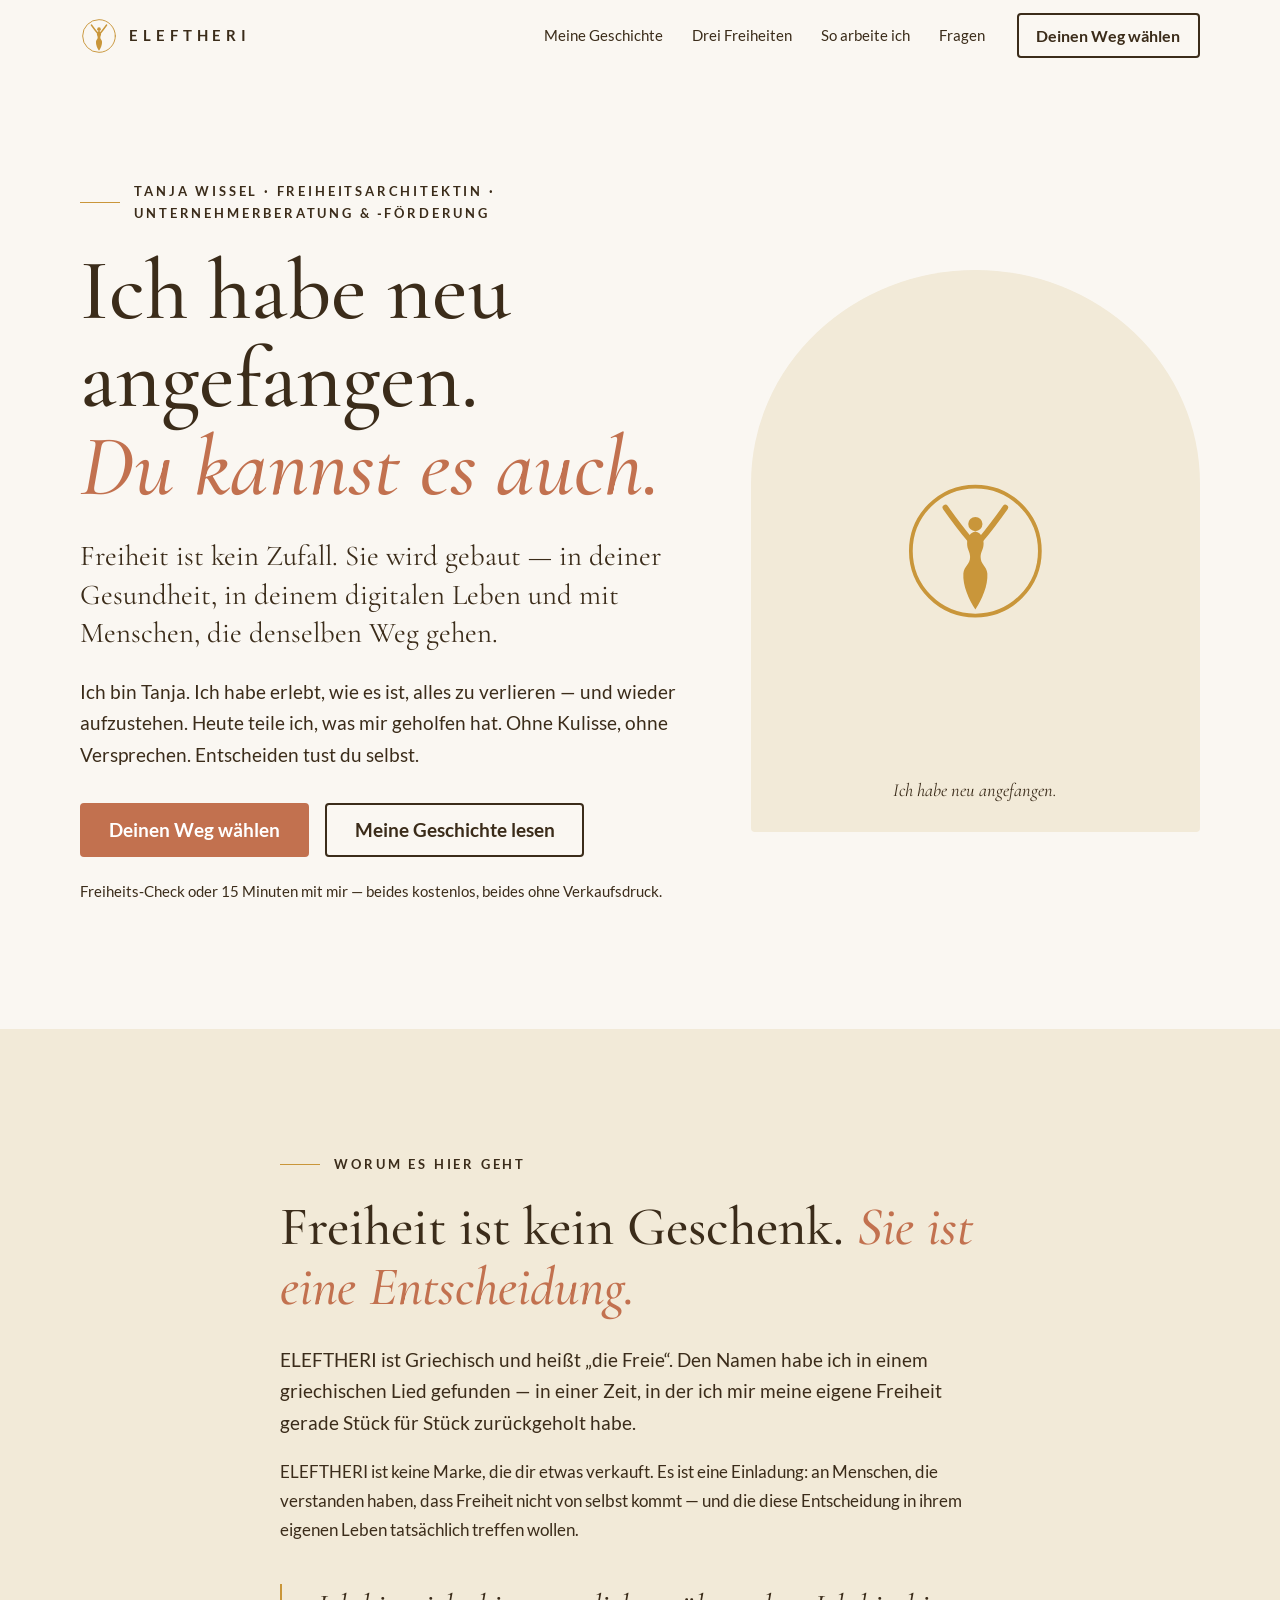
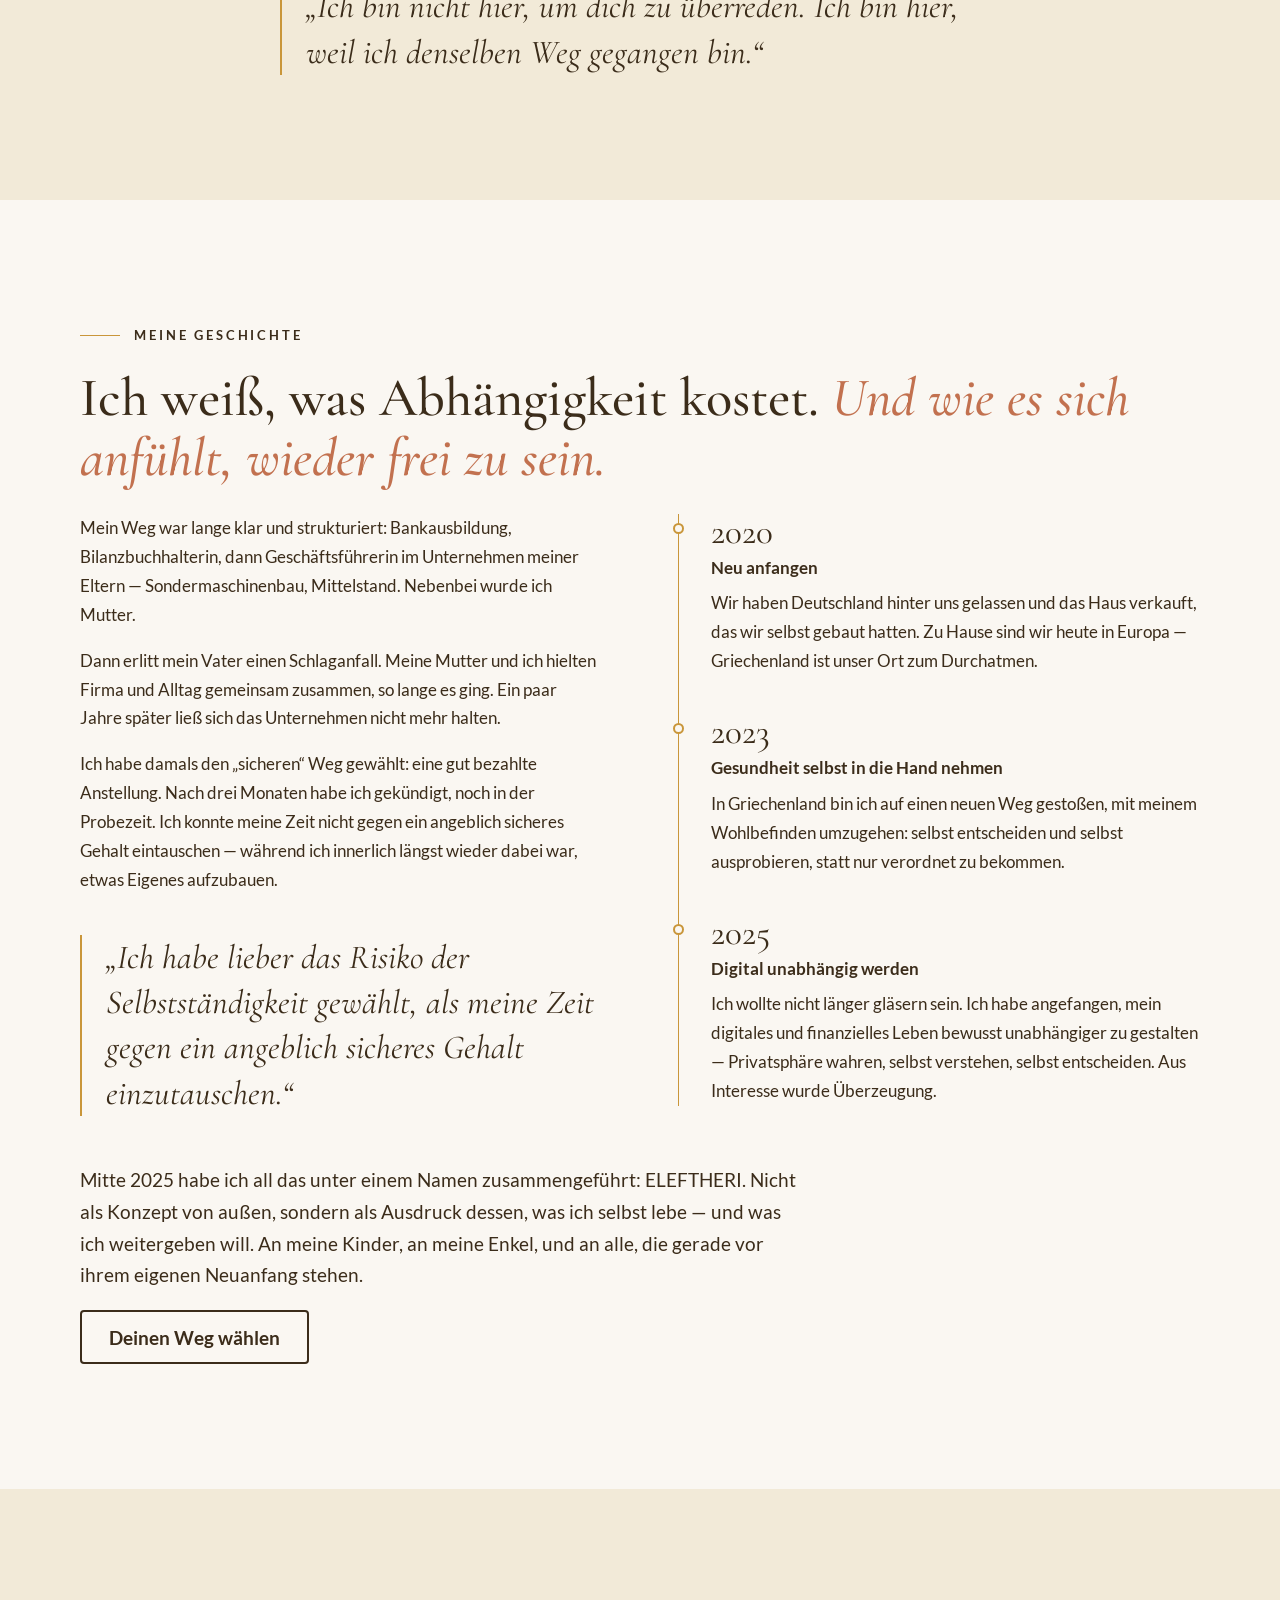
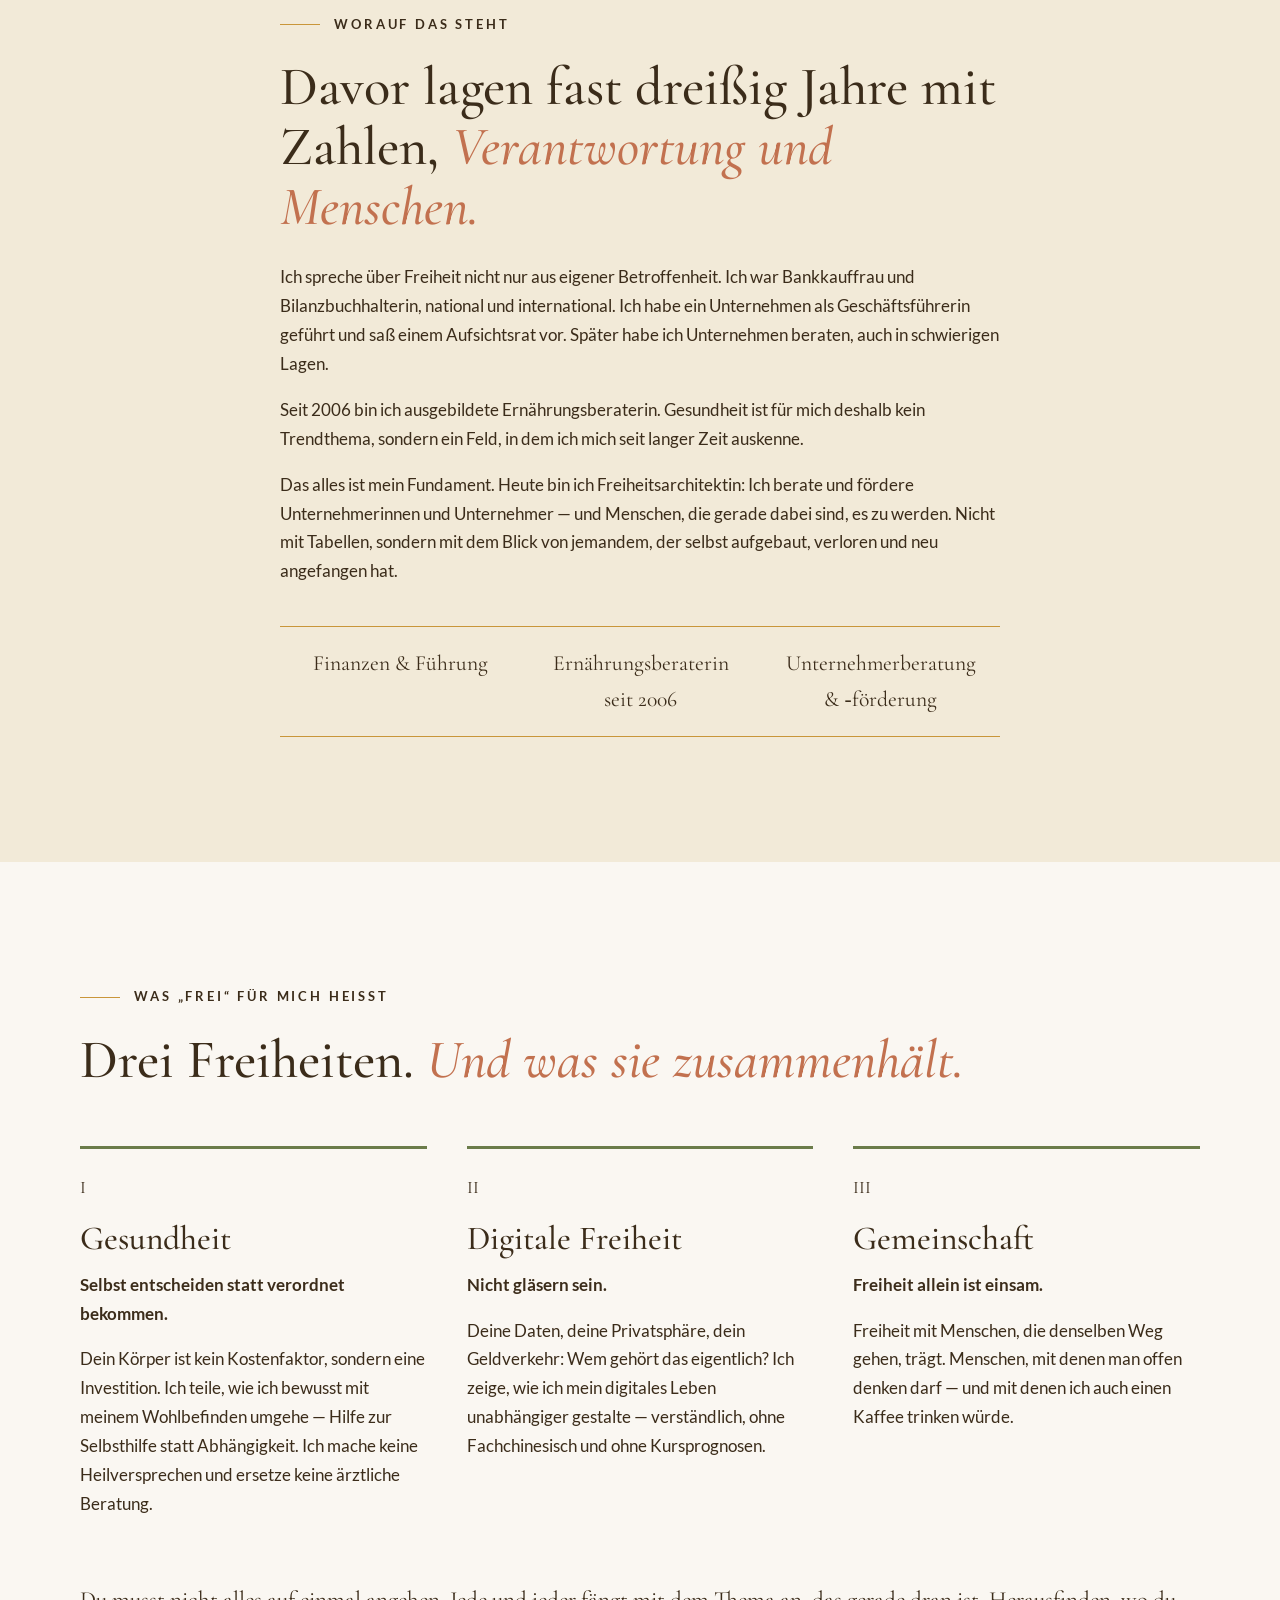
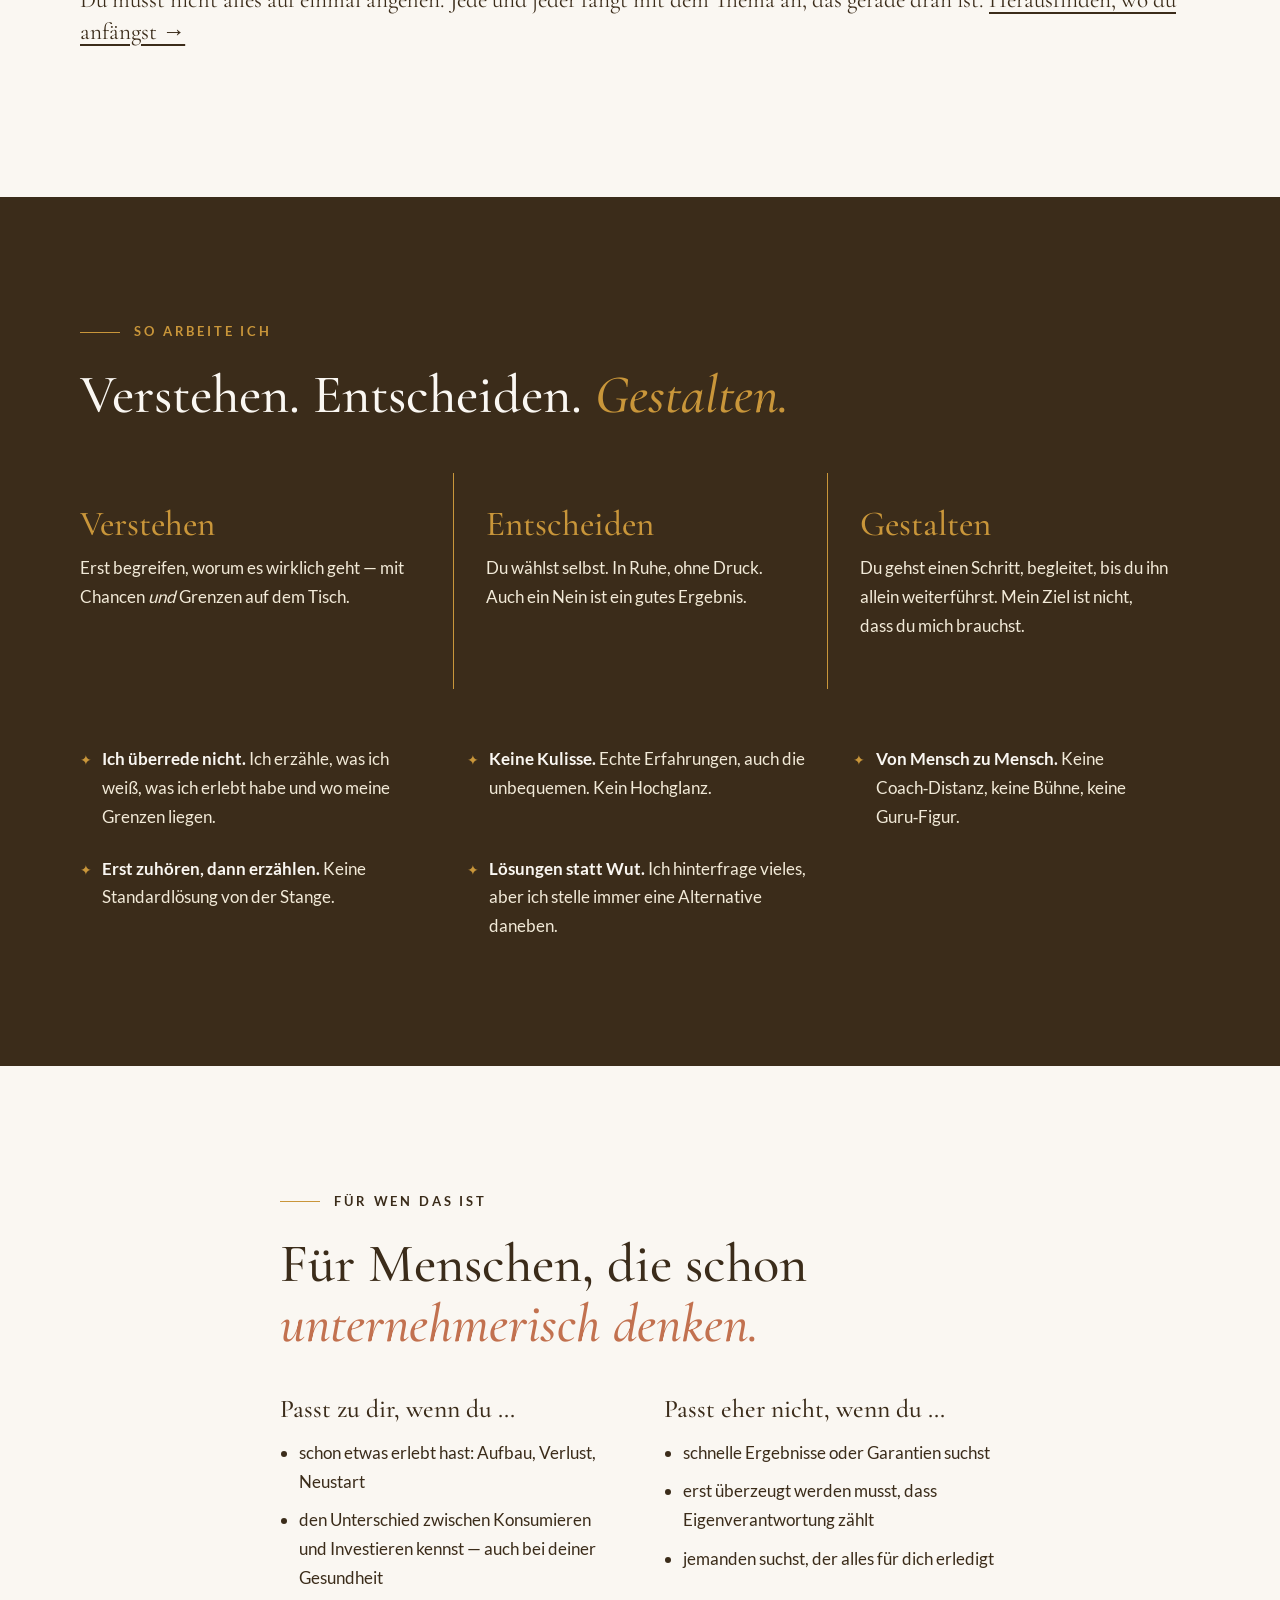
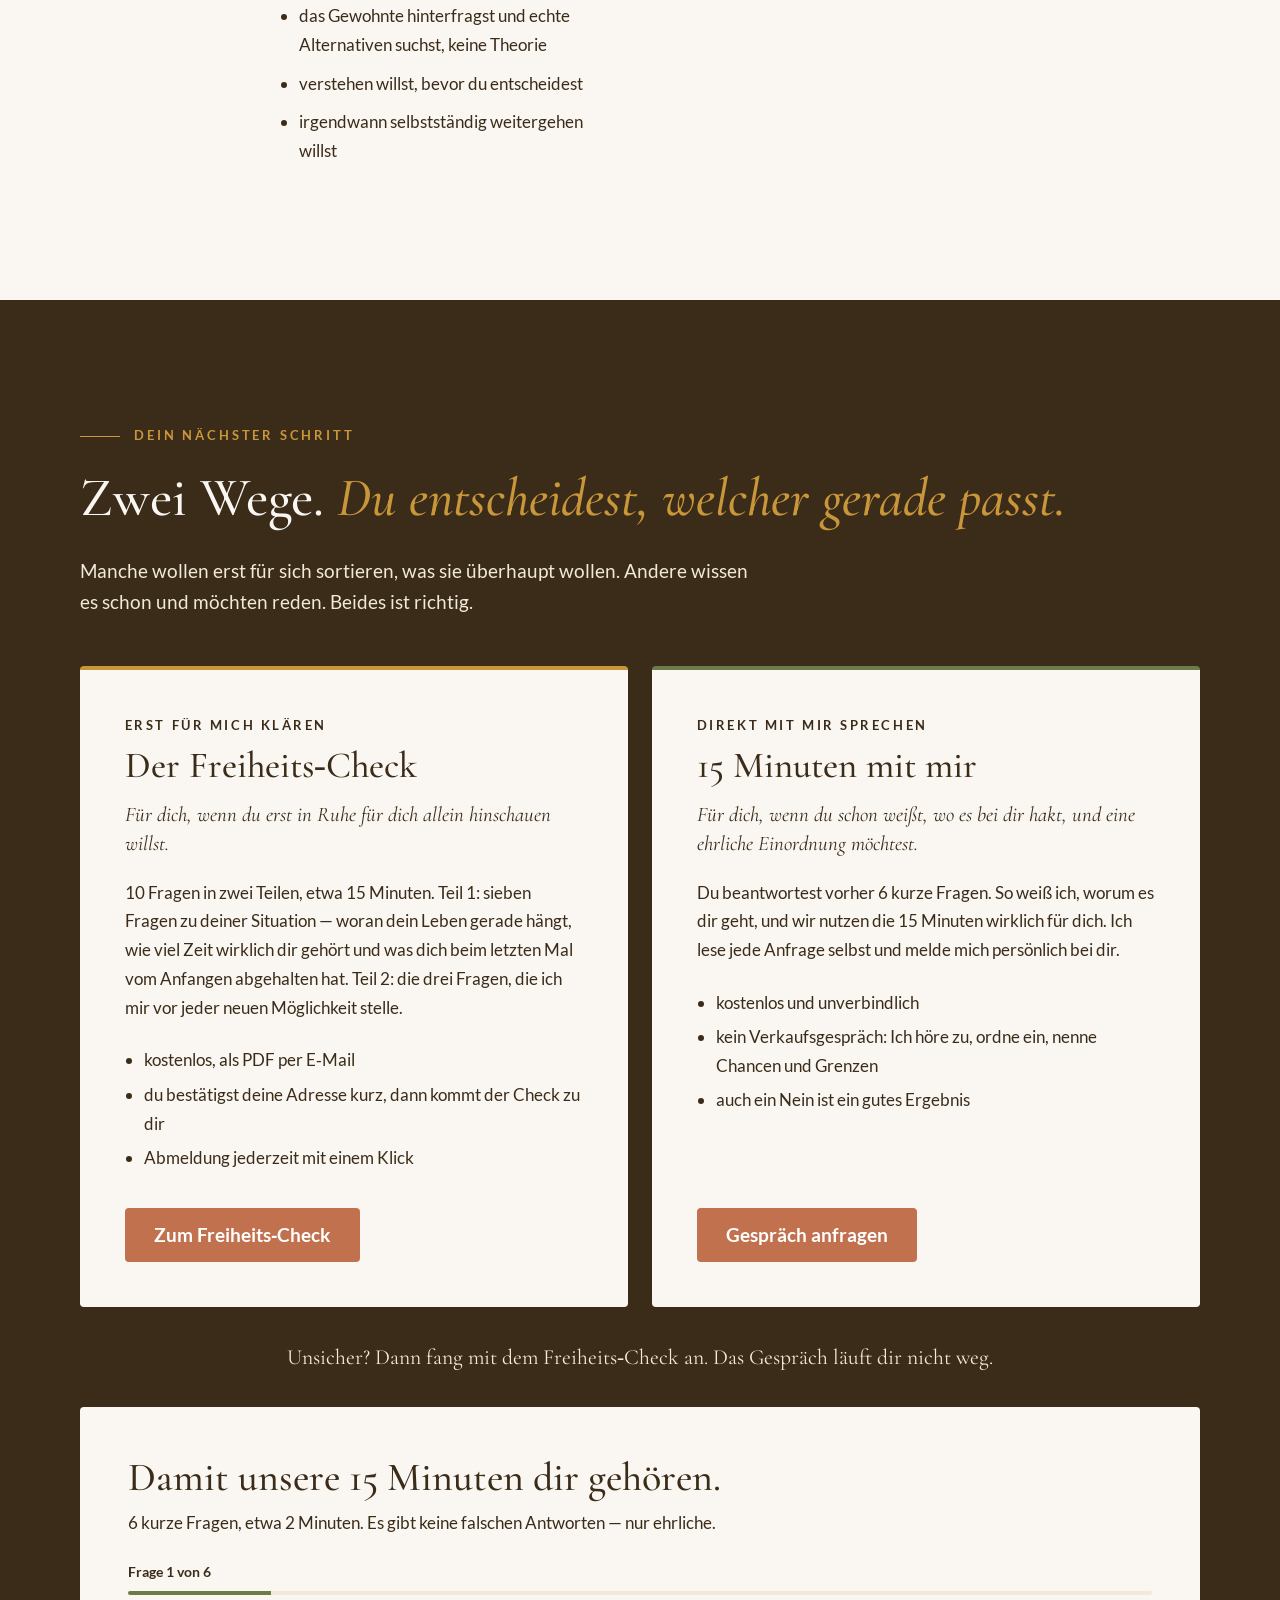
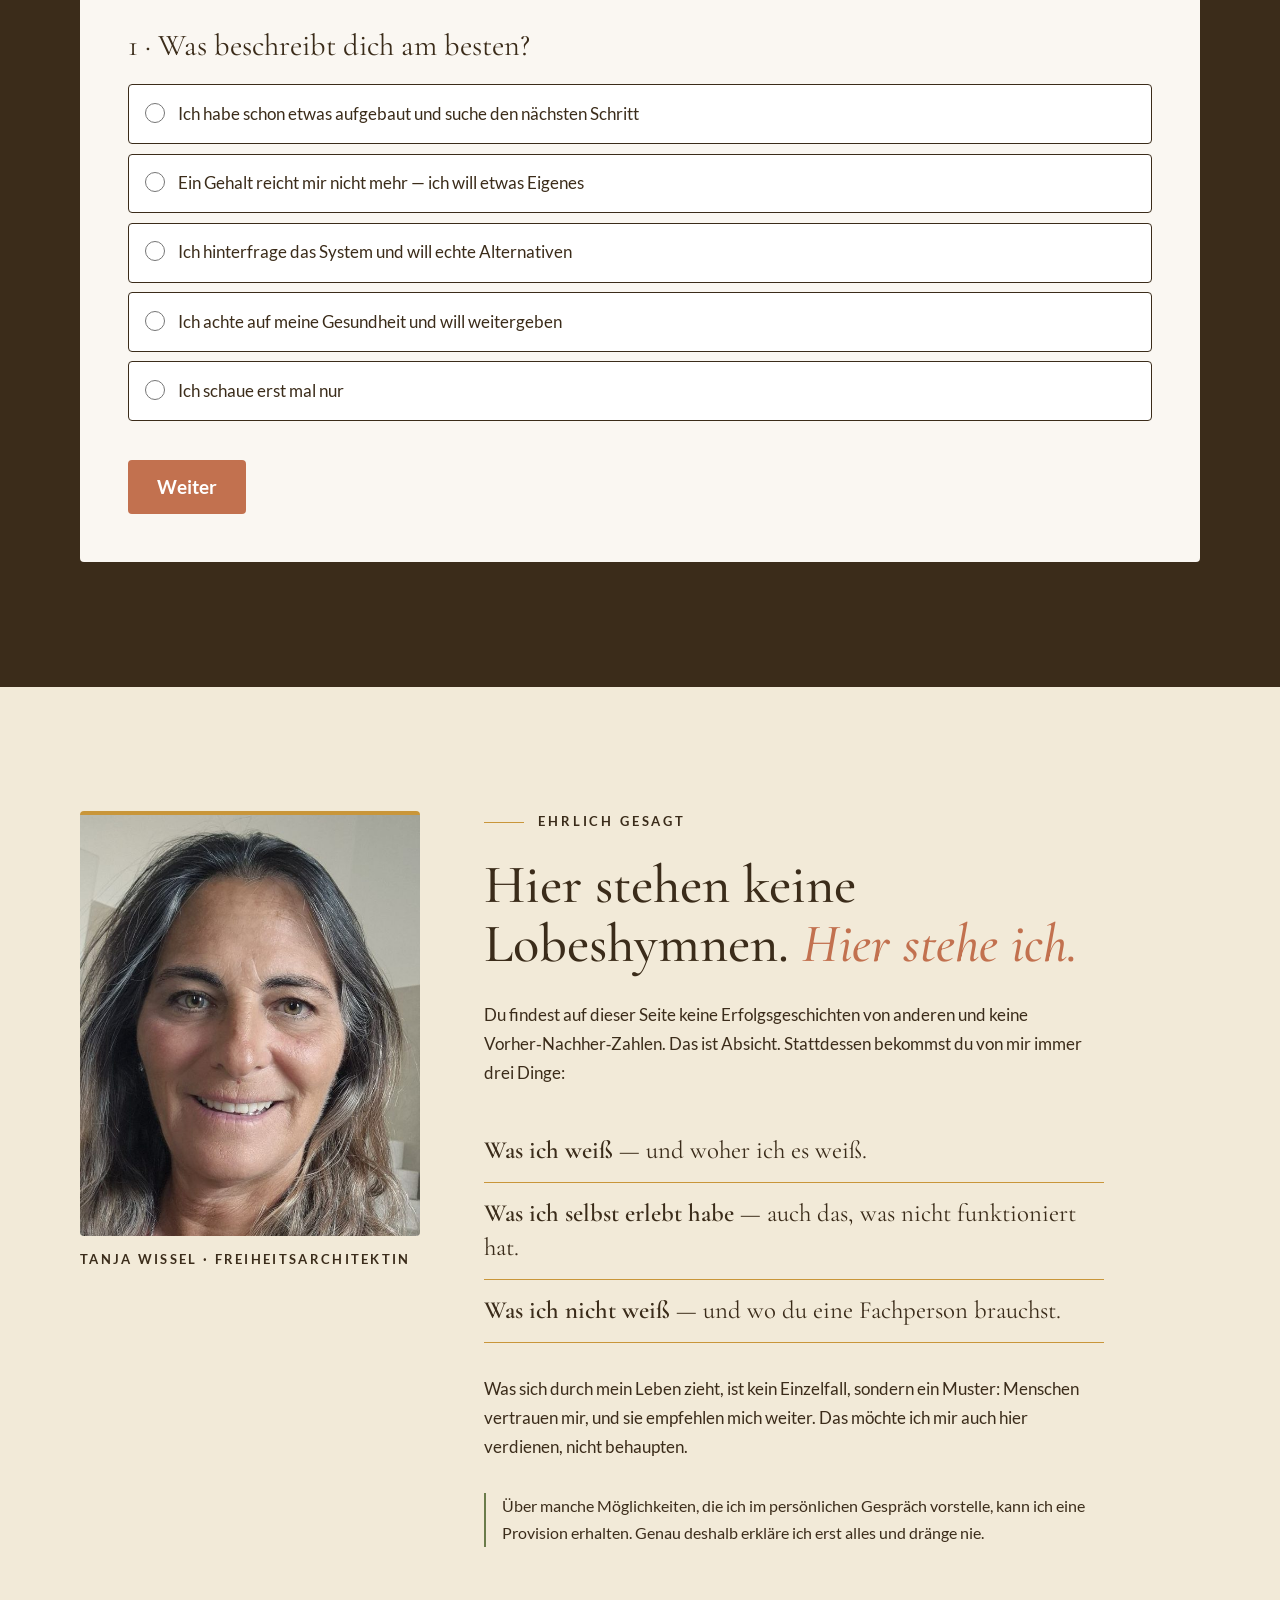
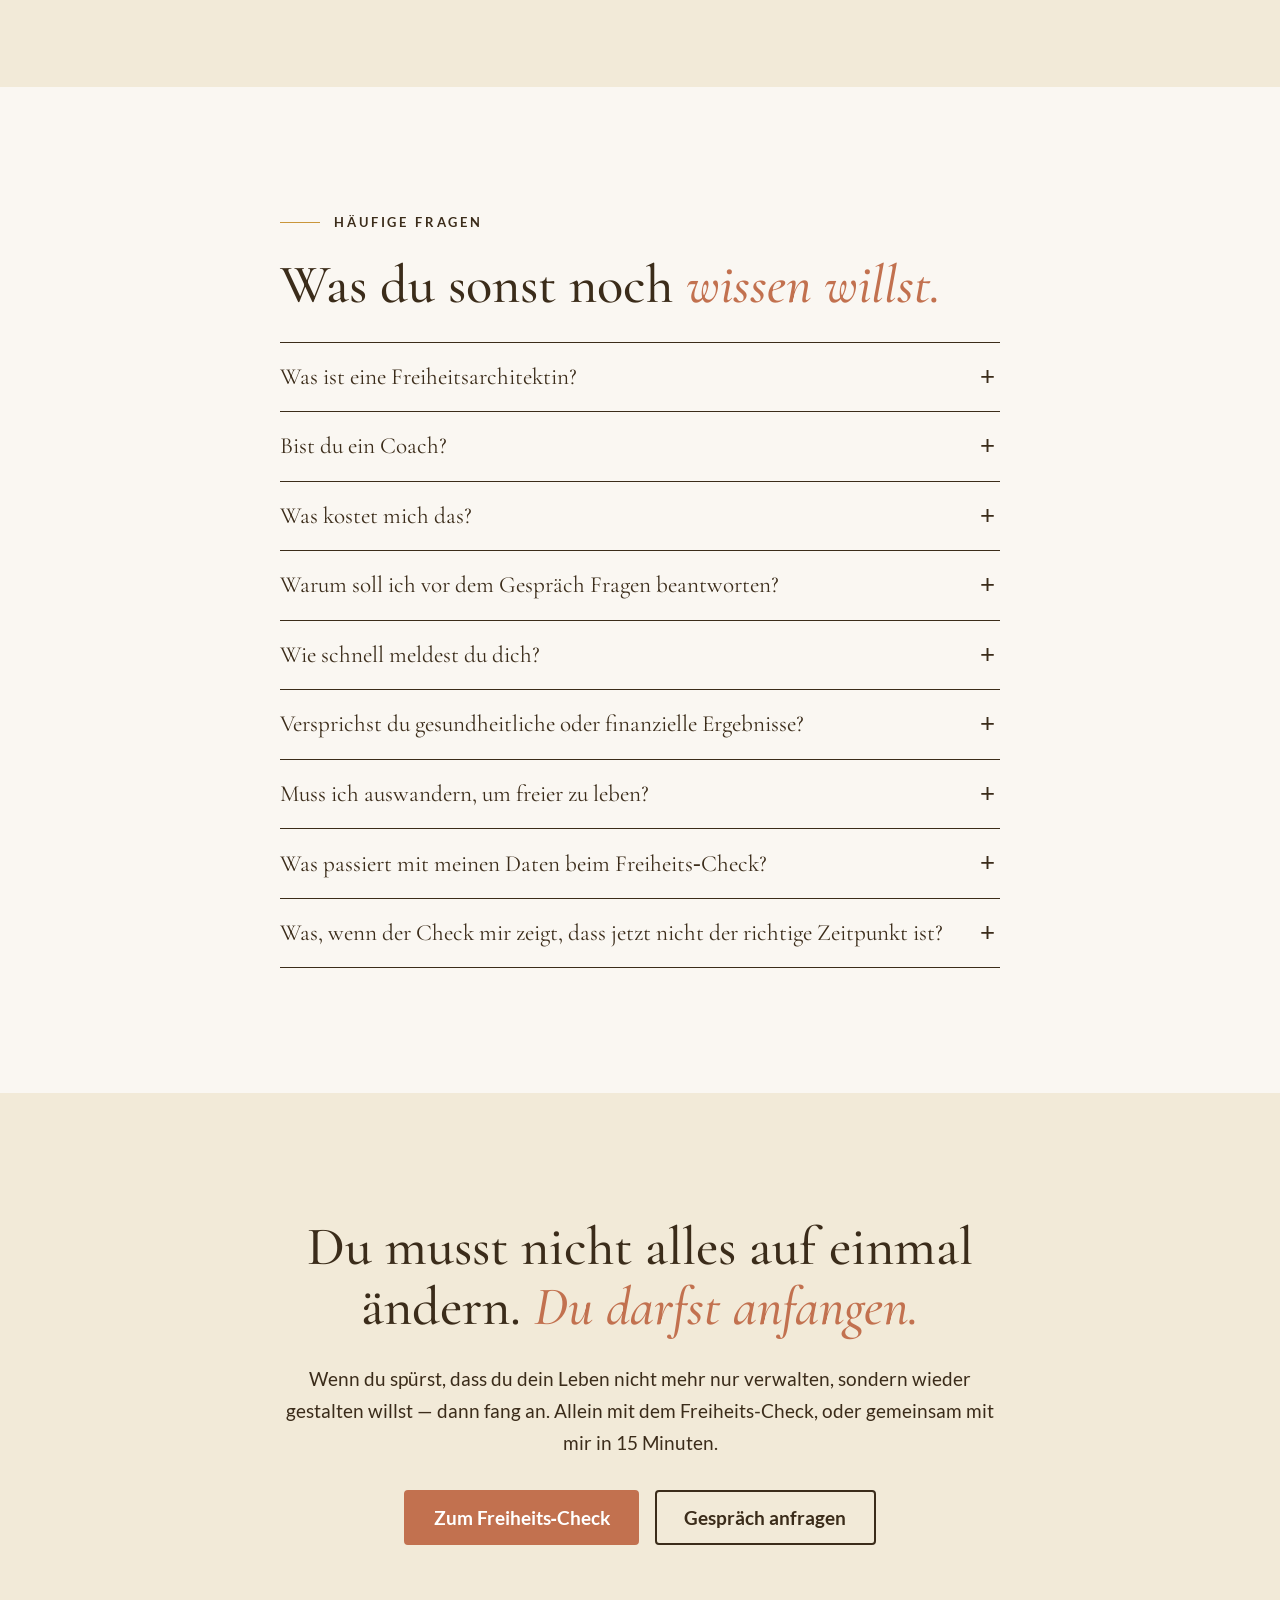
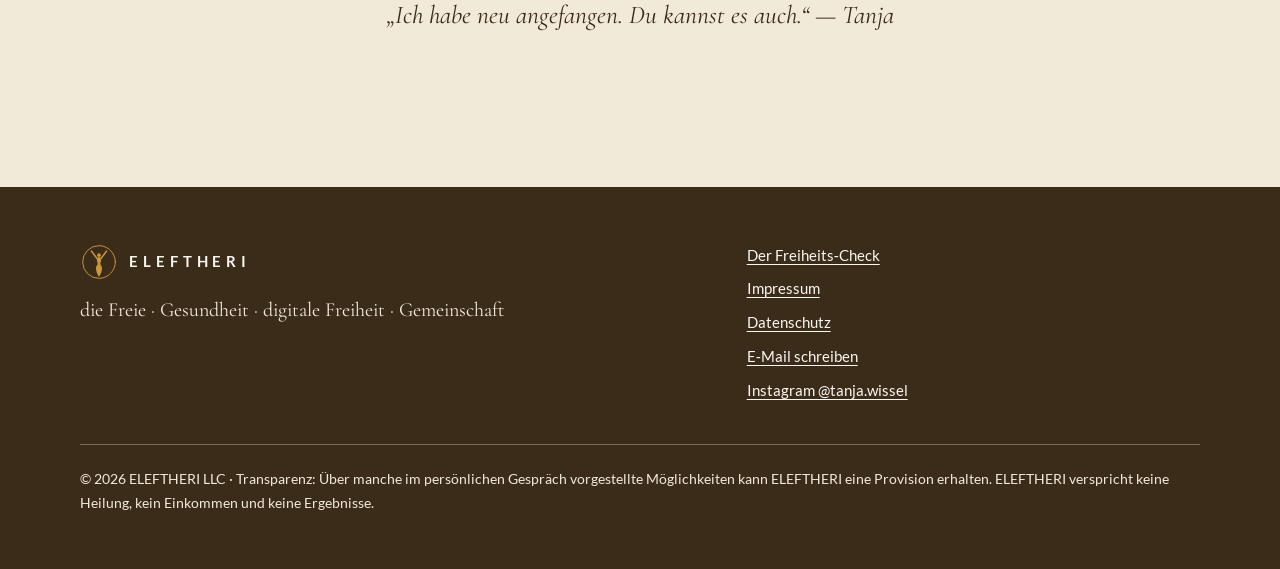
==== commit c9cb6643: "Instagram-Link auf @tanja.wissel umgestellt Co-Authored-By: Claude Opus 5 <noreply@anthropic.com>" ====
--- a/index.html
+++ b/index.html
@@ -467,7 +467,7 @@
         <li><a href="impressum/">Impressum</a></li>
         <li><a href="datenschutz/">Datenschutz</a></li>
         <li><a class="cloak" data-u="mail" data-d="eleftheri.com" href="impressum/">E‑Mail schreiben</a></li>
-        <li><a href="https://www.instagram.com/eleftheri.tanja/" rel="noopener">Instagram @eleftheri.tanja</a></li>
+        <li><a href="https://www.instagram.com/tanja.wissel/" rel="noopener">Instagram @tanja.wissel</a></li>
       </ul>
     </div>
     <p class="footer-legal">© 2026 ELEFTHERI LLC · Transparenz: Über manche im persönlichen Gespräch vorgestellte Möglichkeiten kann ELEFTHERI eine Provision erhalten. ELEFTHERI verspricht keine Heilung, kein Einkommen und keine Ergebnisse.</p>
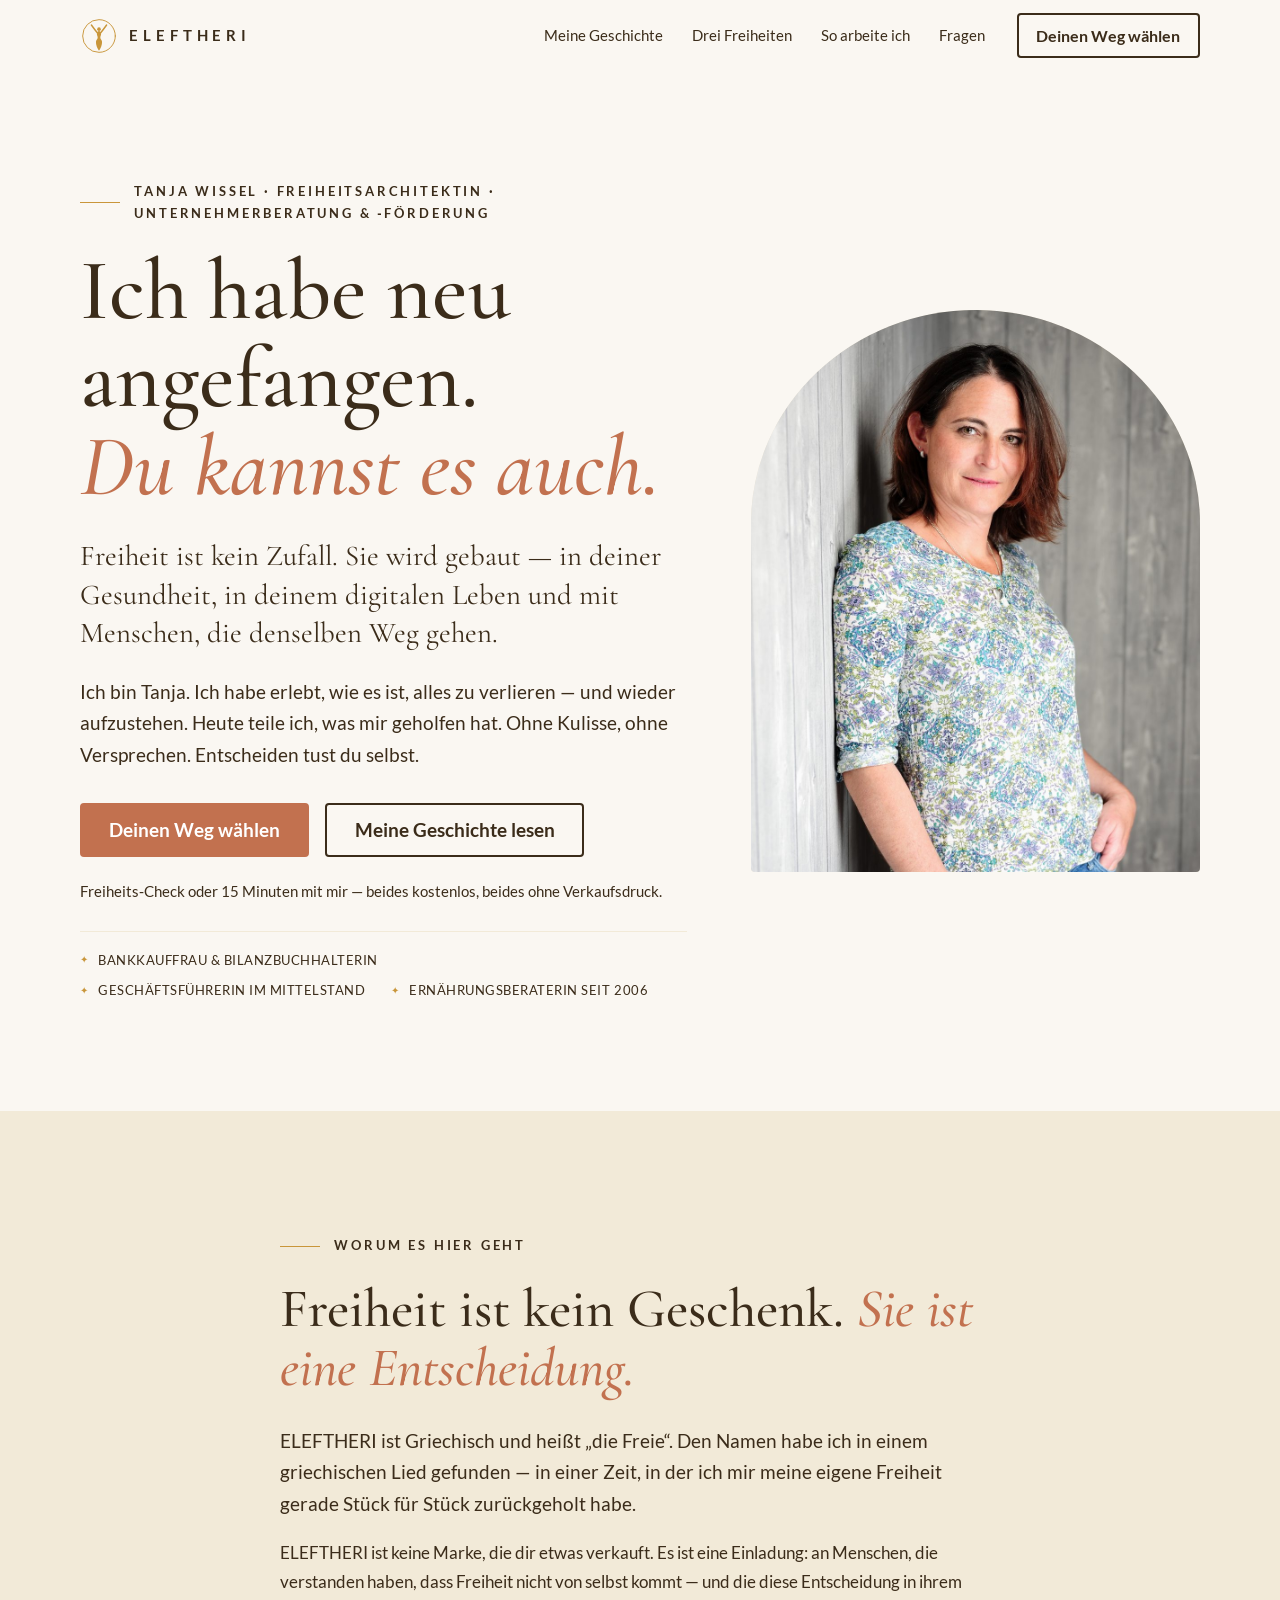
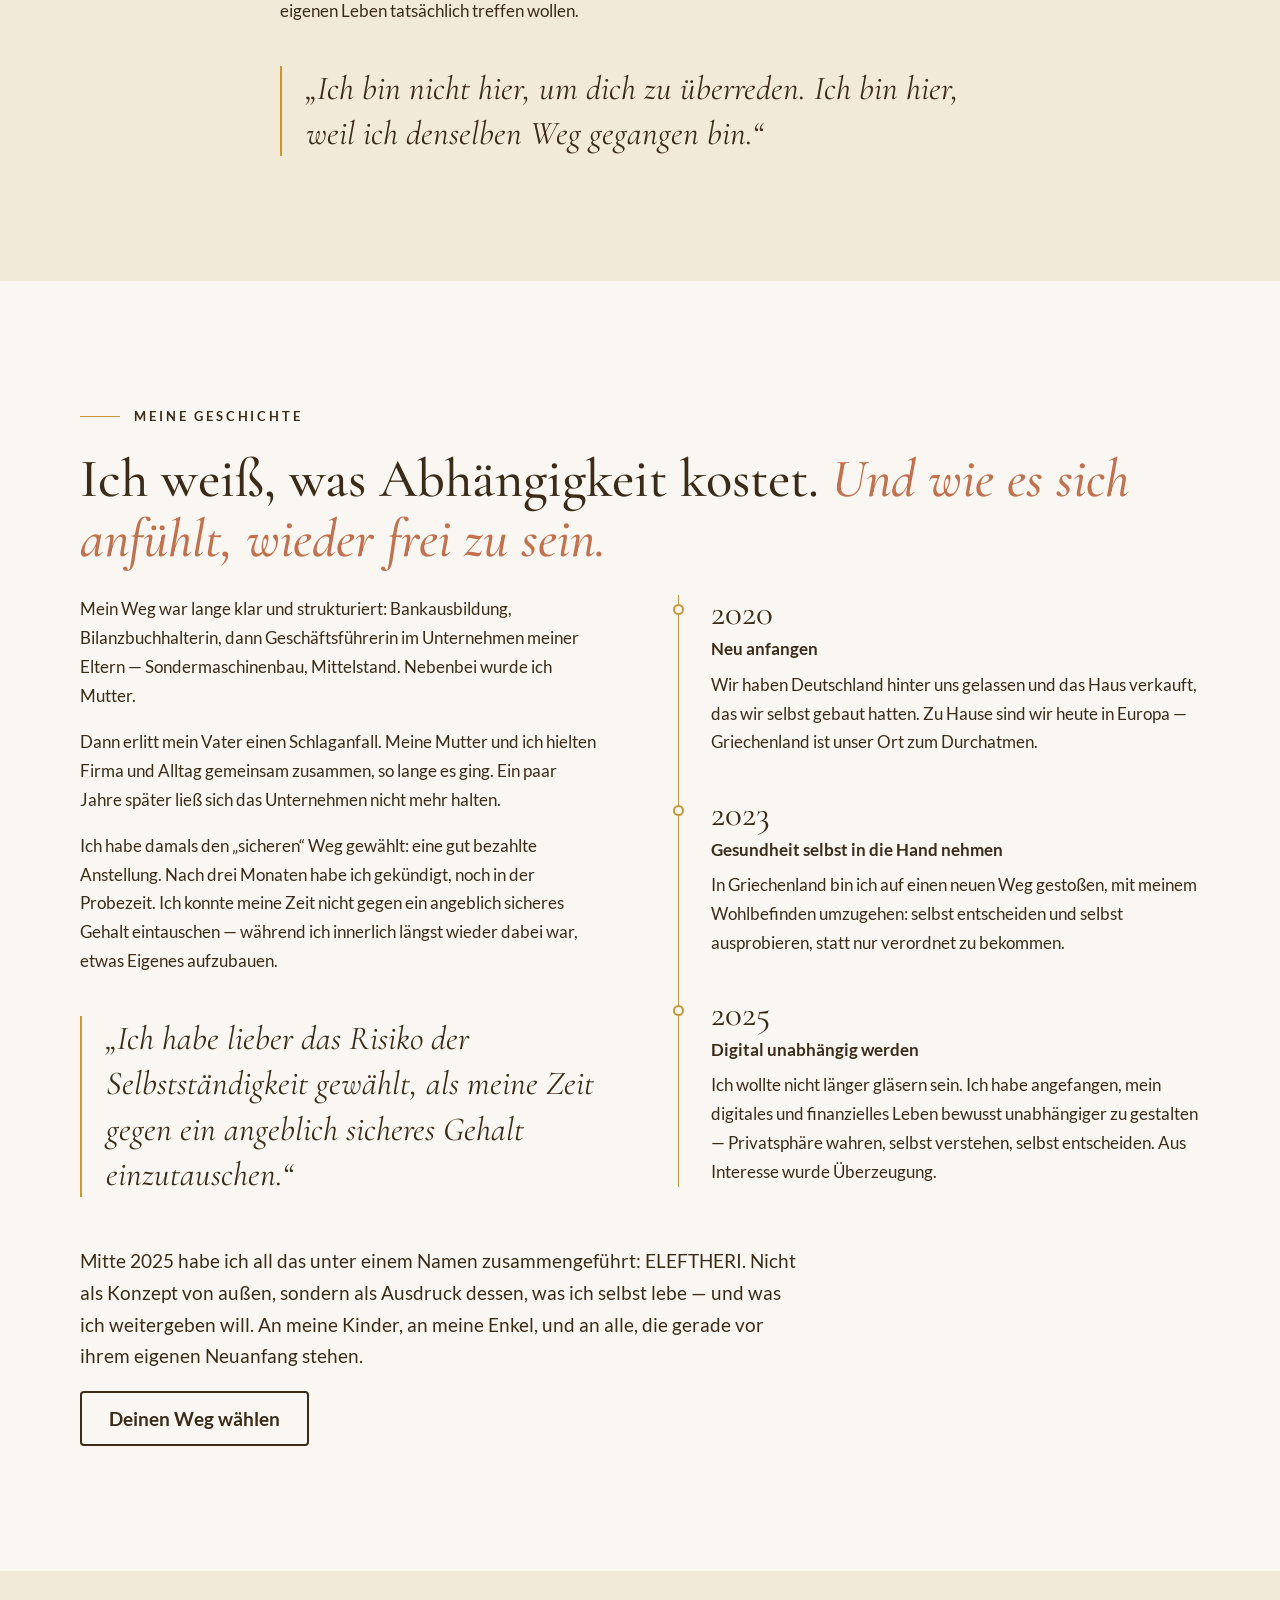
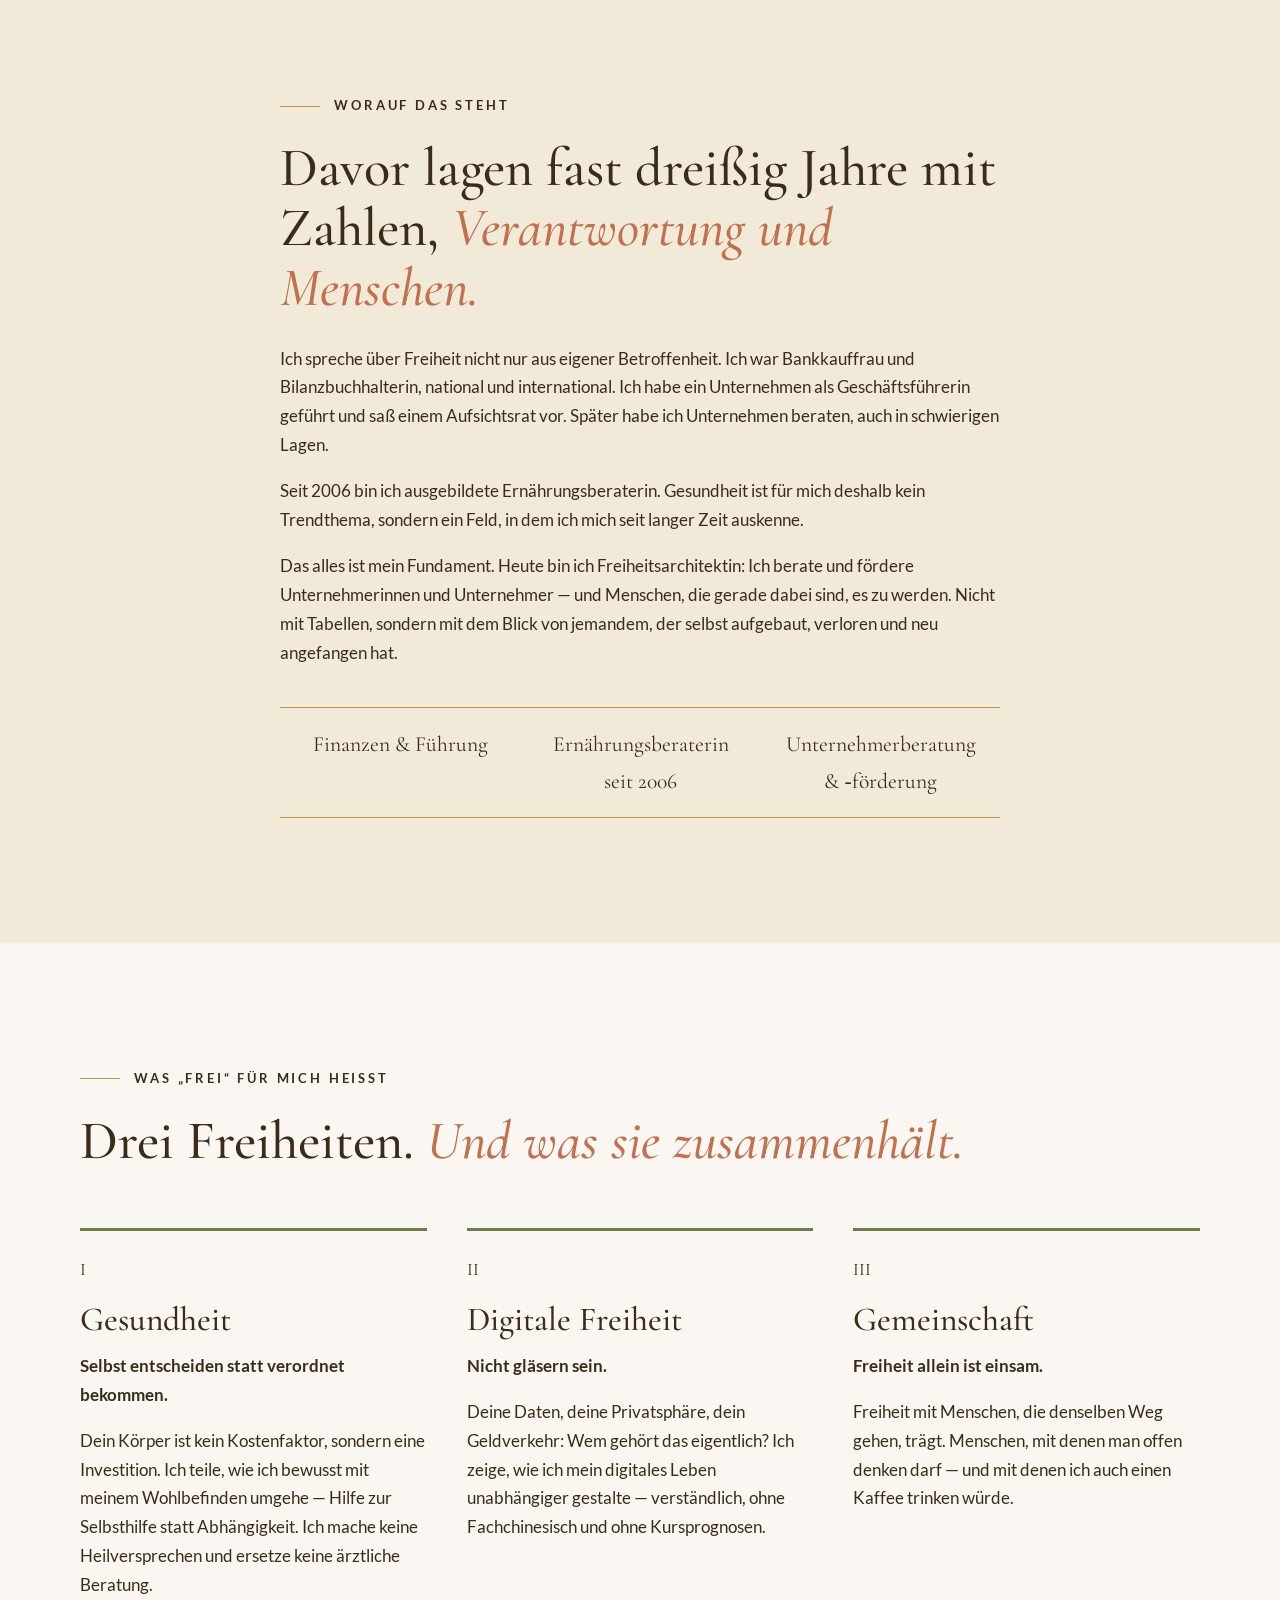
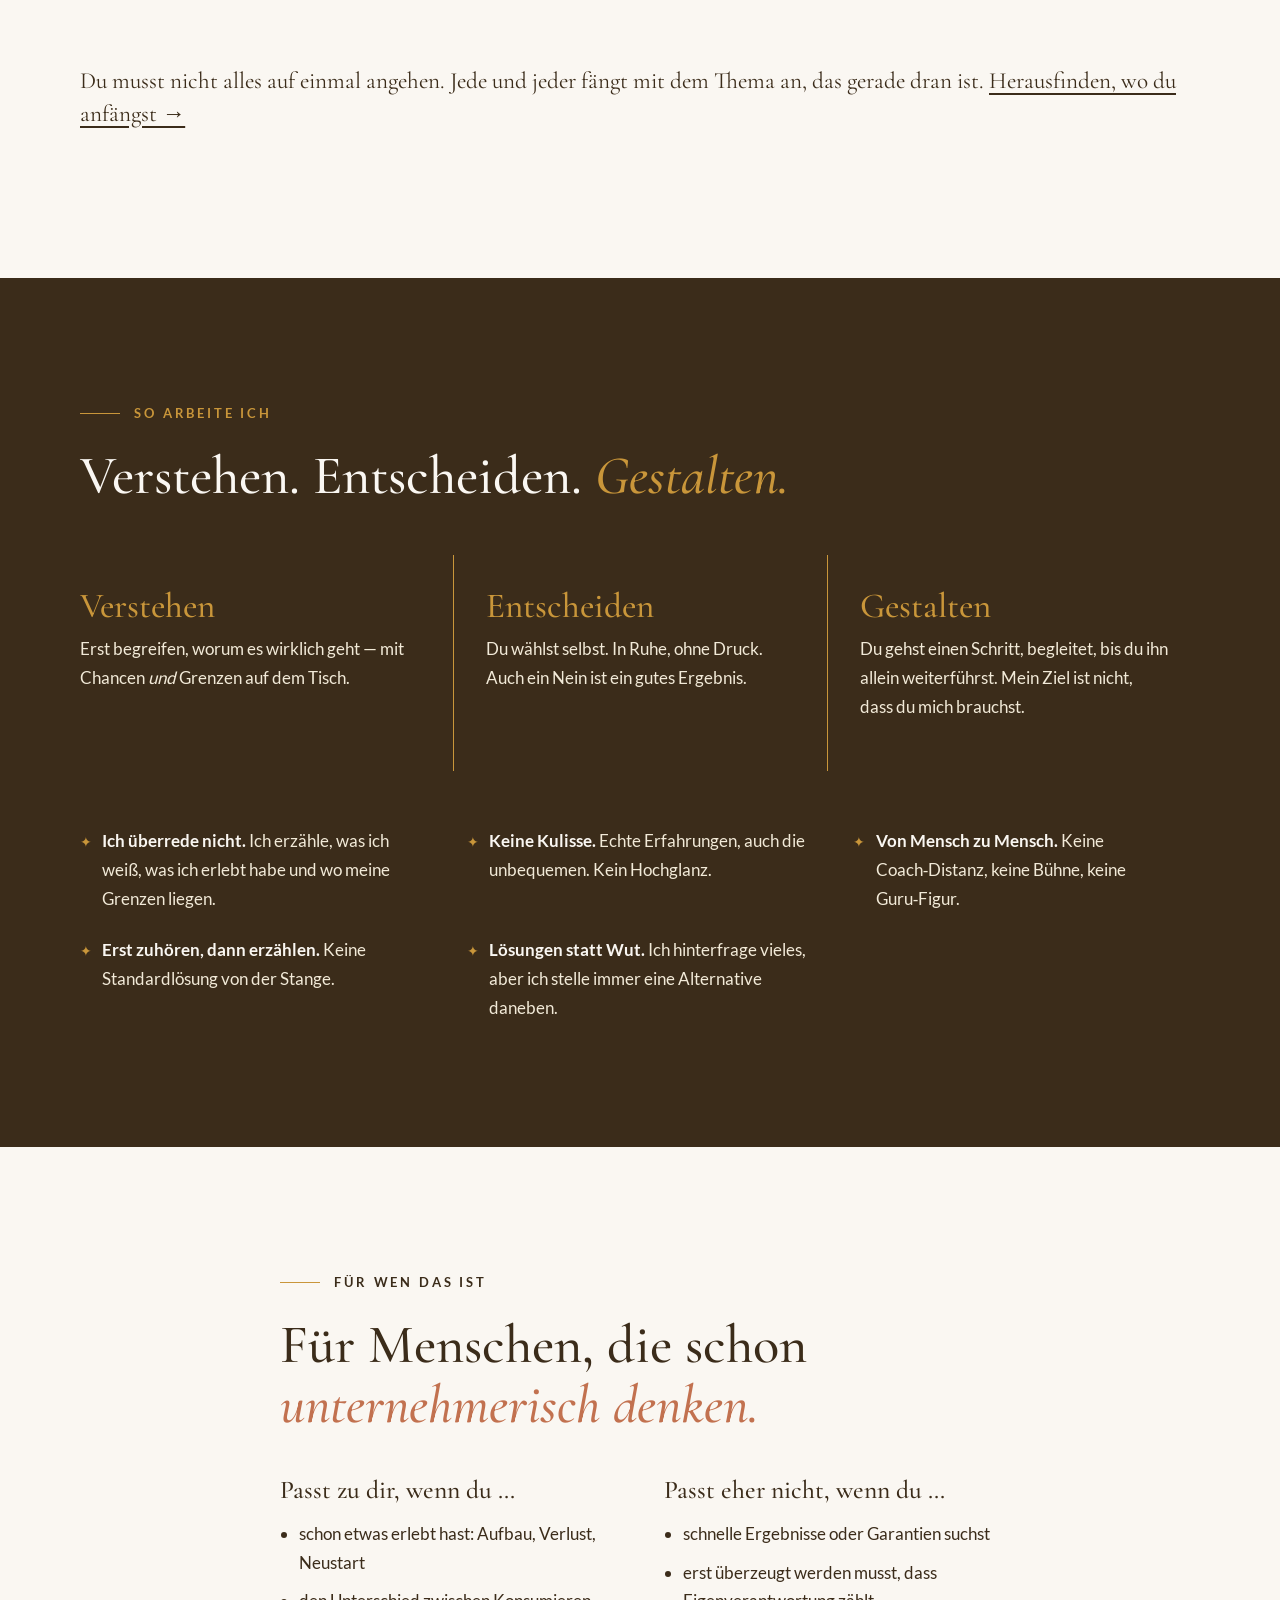
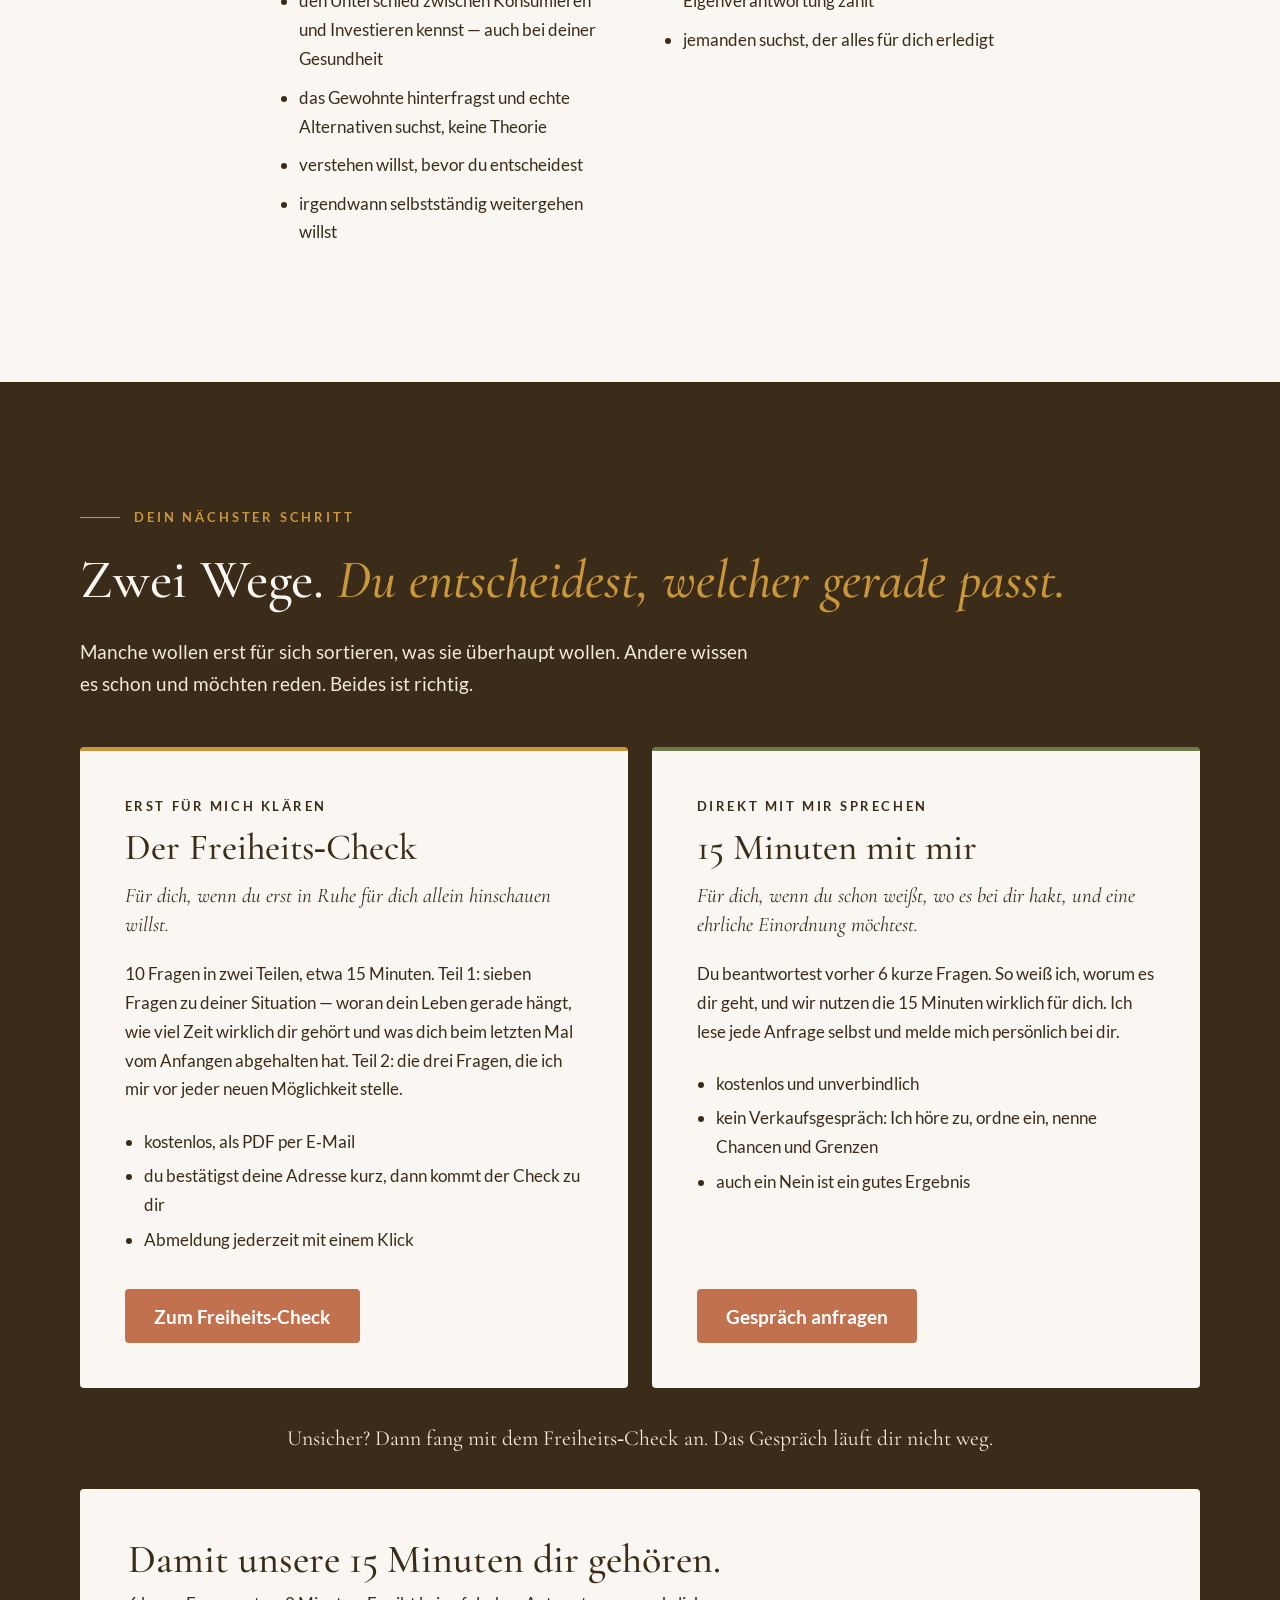
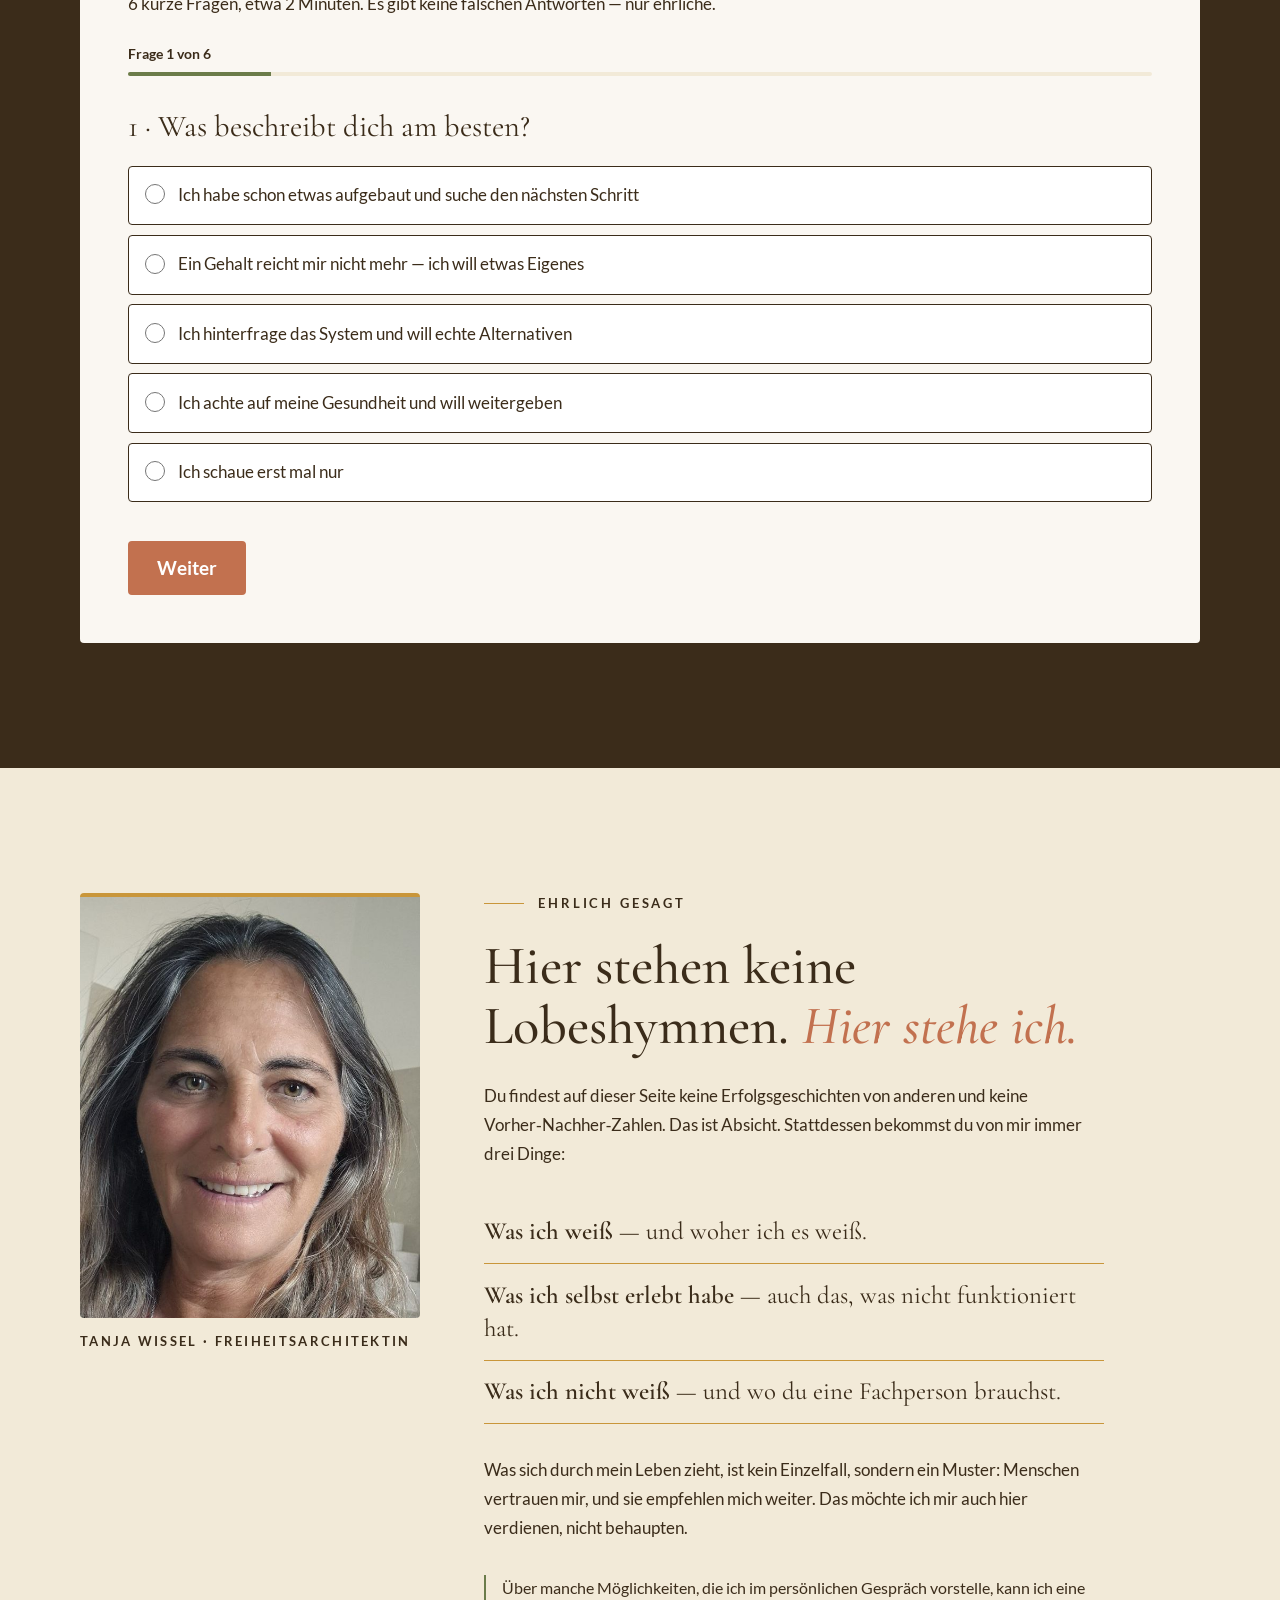
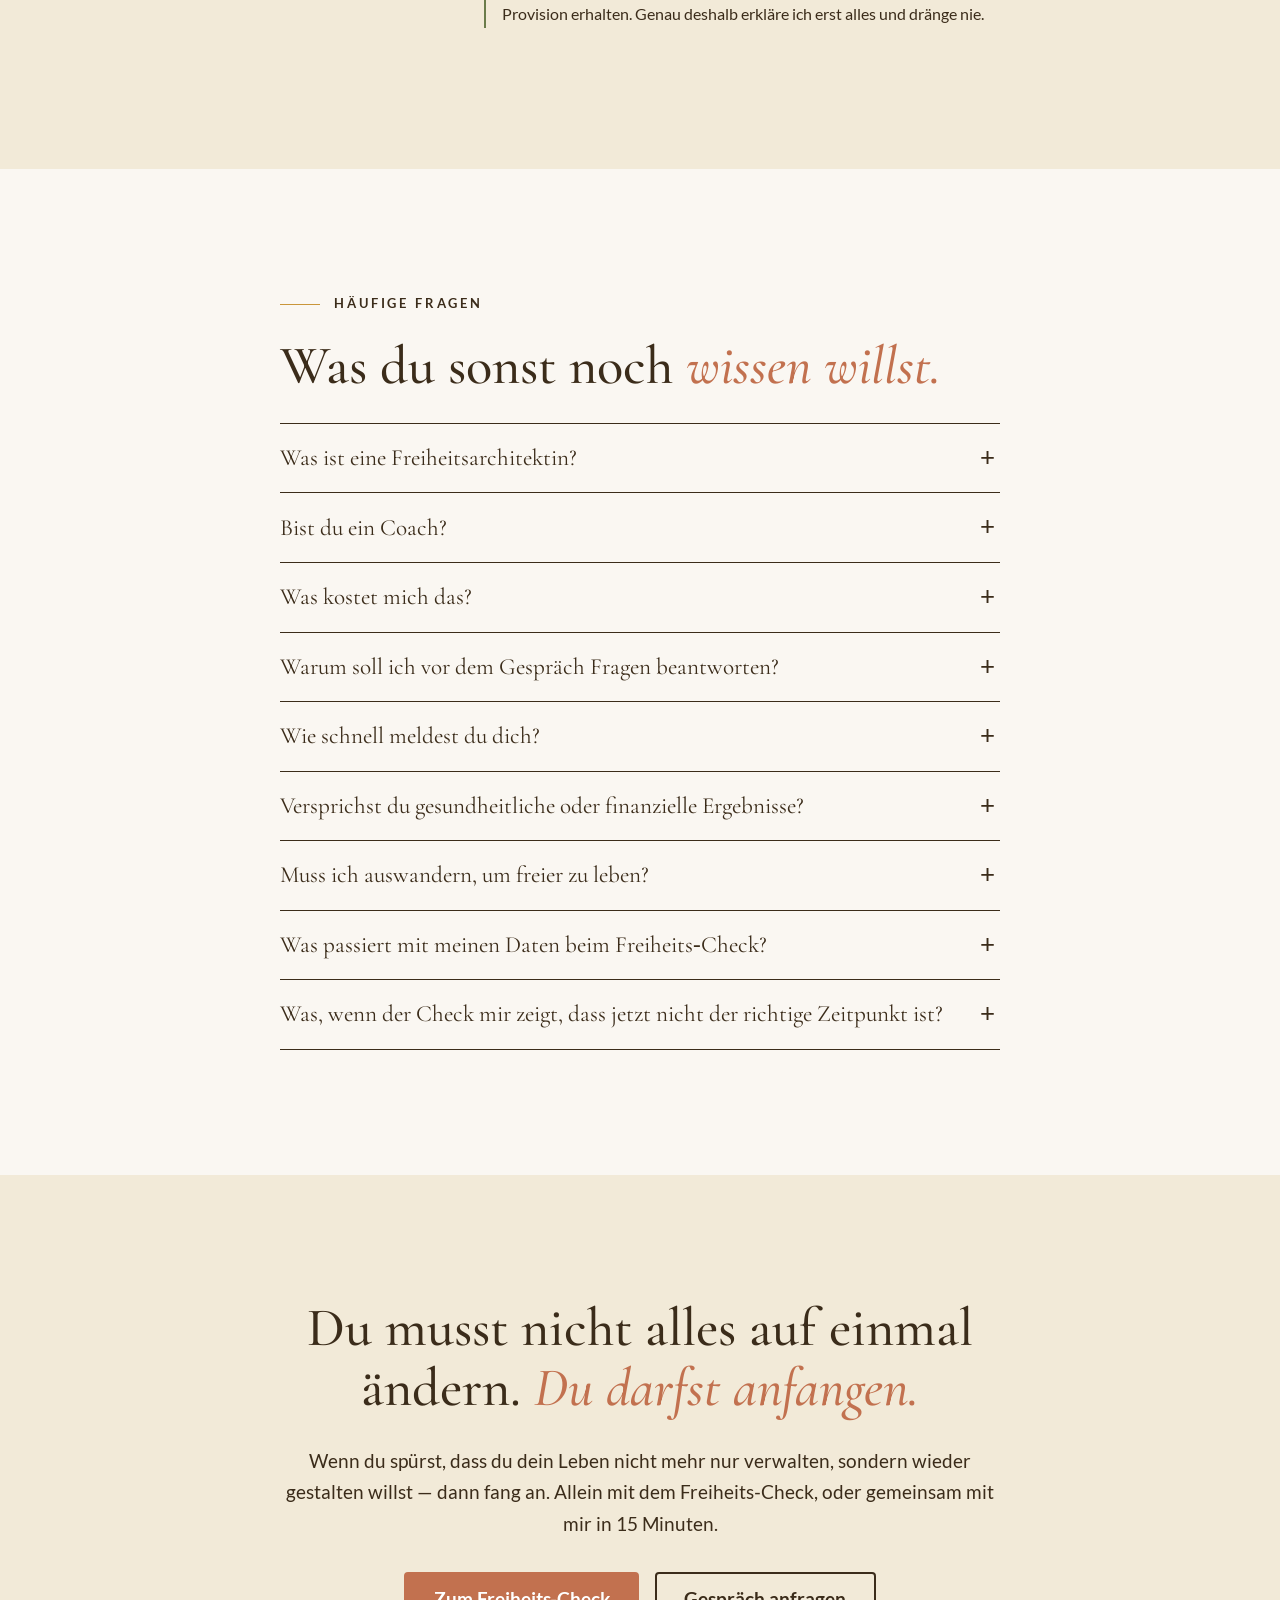
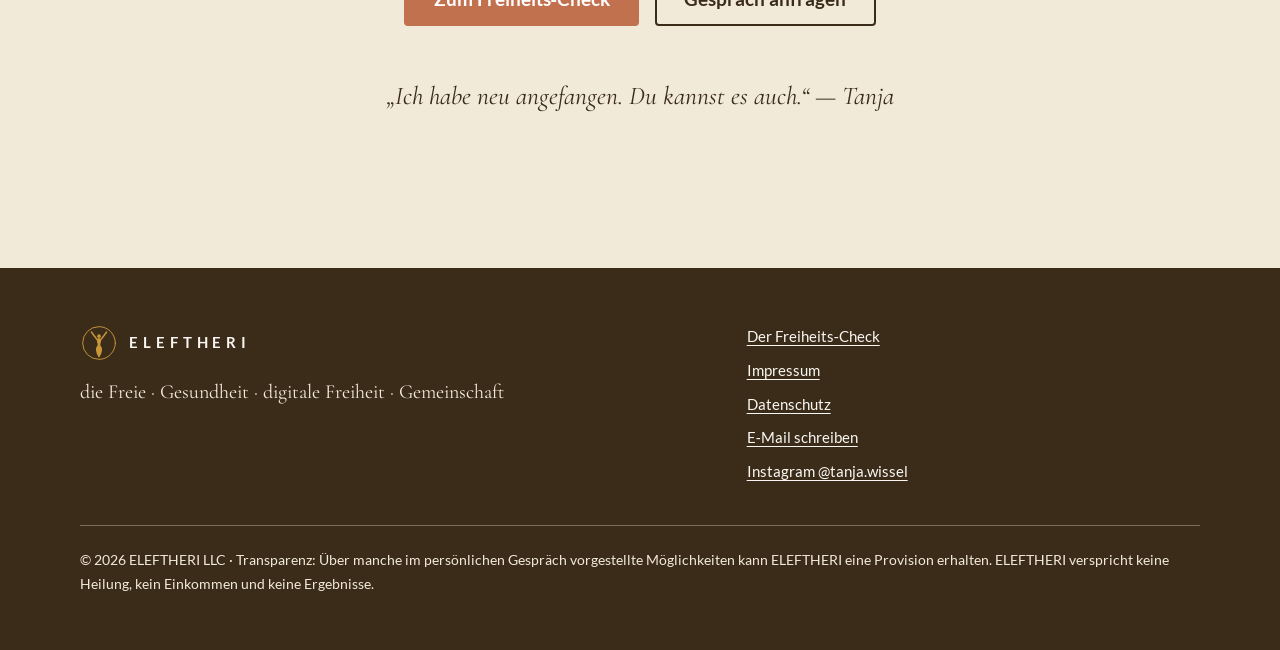
==== commit 6059e482: "Stand Livegang bei cyon: Hero-Foto, Impressum, Styles, llms.txt, .htaccess Co-Authored-By: Claude Op" ====
--- a/index.html
+++ b/index.html
@@ -13,8 +13,65 @@
 <meta property="og:description" content="Freiheit ist kein Zufall. Sie wird gebaut. Von Tanja Wissel, Freiheitsarchitektin." />
 <meta name="theme-color" content="#FAF7F2" />
 <link rel="stylesheet" href="fonts/fonts.css?v=2" />
-<link rel="stylesheet" href="styles.css?v=2" />
+<link rel="stylesheet" href="styles.css?v=4" />
 <script>document.documentElement.classList.add("js");</script>
+<script type="application/ld+json">
+{
+  "@context": "https://schema.org",
+  "@graph": [
+    {
+      "@type": "Person",
+      "@id": "https://eleftheri.com/#tanja",
+      "name": "Tanja Wissel",
+      "jobTitle": "Freiheitsarchitektin",
+      "description": "Unternehmerin, Unternehmerberatung und -förderung. Früher Bankkauffrau, Bilanzbuchhalterin und Geschäftsführerin im Mittelstand, ausgebildete Ernährungsberaterin seit 2006. Themen: Gesundheit, digitale Freiheit, Gemeinschaft.",
+      "url": "https://eleftheri.com/",
+      "knowsLanguage": "de",
+      "knowsAbout": ["Unternehmerberatung", "Finanzen und Führung", "Ernährungsberatung", "digitale Freiheit", "Neuanfang", "Auswandern"],
+      "worksFor": { "@id": "https://eleftheri.com/#org" },
+      "sameAs": [
+        "https://www.instagram.com/tanja.wissel/",
+        "https://www.instagram.com/eleftheri.tanja/",
+        "https://www.linkedin.com/in/tanjawissel/"
+      ]
+    },
+    {
+      "@type": "Organization",
+      "@id": "https://eleftheri.com/#org",
+      "name": "ELEFTHERI LLC",
+      "alternateName": "ELEFTHERI",
+      "url": "https://eleftheri.com/",
+      "slogan": "Ich habe neu angefangen. Du kannst es auch.",
+      "founder": { "@id": "https://eleftheri.com/#tanja" },
+      "address": { "@type": "PostalAddress", "addressLocality": "Albuquerque", "addressRegion": "NM", "postalCode": "87110", "addressCountry": "US" }
+    },
+    {
+      "@type": "WebSite",
+      "@id": "https://eleftheri.com/#website",
+      "url": "https://eleftheri.com/",
+      "name": "ELEFTHERI",
+      "inLanguage": "de",
+      "publisher": { "@id": "https://eleftheri.com/#org" }
+    },
+    {
+      "@type": "FAQPage",
+      "@id": "https://eleftheri.com/#fragen",
+      "inLanguage": "de",
+      "mainEntity": [
+        { "@type": "Question", "name": "Was ist eine Freiheitsarchitektin?", "acceptedAnswer": { "@type": "Answer", "text": "Jemand, der Freiheit nicht als Glücksfall sieht, sondern als etwas, das man bewusst baut — Stein für Stein. Ich habe das in meinem eigenen Leben getan und zeige, wie ich es mache." } },
+        { "@type": "Question", "name": "Bist du ein Coach?", "acceptedAnswer": { "@type": "Answer", "text": "Nein. Ich bin Unternehmerin und berate und fördere Unternehmerinnen und Unternehmer. Ich begegne dir auf Augenhöhe, ohne Bühne und ohne Abhängigkeit." } },
+        { "@type": "Question", "name": "Was kostet mich das?", "acceptedAnswer": { "@type": "Answer", "text": "Der Freiheits-Check und das 15-Minuten-Gespräch kosten nichts. Wenn später etwas Kosten verursacht, sage ich dir das vorher offen." } },
+        { "@type": "Question", "name": "Warum soll ich vor dem Gespräch Fragen beantworten?", "acceptedAnswer": { "@type": "Answer", "text": "Damit ich mich vorbereiten kann und die 15 Minuten wirklich dir gehören. Und damit ich dir ehrlich sagen kann, wenn der Freiheits-Check gerade der bessere erste Schritt ist." } },
+        { "@type": "Question", "name": "Wie schnell meldest du dich?", "acceptedAnswer": { "@type": "Answer", "text": "Du bekommst sofort eine kurze Bestätigung per E-Mail. Danach lese ich deine Anfrage selbst und melde mich persönlich, innerhalb von 3 Werktagen." } },
+        { "@type": "Question", "name": "Versprichst du gesundheitliche oder finanzielle Ergebnisse?", "acceptedAnswer": { "@type": "Answer", "text": "Nein. Ich erzähle, was ich erlebt habe, und nenne Chancen und Grenzen. Deine Ergebnisse hängen von deinem Leben ab, nicht von meinen Worten. Bei gesundheitlichen Fragen gehört eine ärztliche Beratung dazu." } },
+        { "@type": "Question", "name": "Muss ich auswandern, um freier zu leben?", "acceptedAnswer": { "@type": "Answer", "text": "Nein. Ich bin ausgewandert, aber Freiheit hat weniger mit dem Ort zu tun als mit der Frage, wie viel du selbst entscheidest. Das geht überall." } },
+        { "@type": "Question", "name": "Was passiert mit meinen Daten beim Freiheits-Check?", "acceptedAnswer": { "@type": "Answer", "text": "Du bekommst den Check per E-Mail. Du bestätigst deine Anmeldung zuerst und kannst dich jederzeit mit einem Klick abmelden. Deine Daten werden nicht verkauft. Alles Weitere steht in der Datenschutzerklärung." } },
+        { "@type": "Question", "name": "Was, wenn der Check mir zeigt, dass jetzt nicht der richtige Zeitpunkt ist?", "acceptedAnswer": { "@type": "Answer", "text": "Dann hat er seinen Zweck erfüllt. Klarheit ist auch dann ein Ergebnis, wenn sie „noch nicht“ heißt." } }
+      ]
+    }
+  ]
+}
+</script>
 <link rel="icon" href="data:image/svg+xml,%3Csvg xmlns='http://www.w3.org/2000/svg' viewBox='0 0 200 200'%3E%3Cg fill='none' stroke='%23C9963A' stroke-linecap='round'%3E%3Ccircle cx='100' cy='100' r='86' stroke-width='6'/%3E%3Cpath d='M92 84 C82 72 70 56 60 42' stroke-width='8'/%3E%3Cpath d='M108 84 C118 72 130 56 140 42' stroke-width='8'/%3E%3C/g%3E%3Ccircle cx='100' cy='64' r='10' fill='%23C9963A'/%3E%3Cpath d='M100 74 C106 75 111 81 111 90 C111 98 107 101 107 108 C107 118 115 120 116 130 C117 146 109 164 100 178 C91 164 83 146 84 130 C85 120 93 118 93 108 C93 101 89 98 89 90 C89 81 94 75 100 74 Z' fill='%23C9963A'/%3E%3C/svg%3E" />
 </head>
 <body>
@@ -67,9 +124,15 @@
           <a class="btn btn-ghost" href="#geschichte">Meine Geschichte lesen</a>
         </div>
         <p class="reassure">Freiheits‑Check oder 15 Minuten mit mir — beides kostenlos, beides ohne Verkaufsdruck.</p>
-      </div>
-      <div class="hero-visual reveal" aria-hidden="true">
-        <svg class="brand-mark"><use href="#signet"/></svg>
+        <ul class="trust" aria-label="Mein Hintergrund">
+          <li>Bankkauffrau &amp; Bilanzbuchhalterin</li>
+          <li>Geschäftsführerin im Mittelstand</li>
+          <li>Ernährungsberaterin seit 2006</li>
+        </ul>
+      </div>
+      <div class="hero-visual has-photo reveal">
+        <img src="bilder/tanja-hero.jpg" width="1000" height="1250" fetchpriority="high" decoding="async"
+             alt="Tanja Wissel, Freiheitsarchitektin, lehnt entspannt an einer hellen Holzwand" />
       </div>
     </div>
   </section>
--- a/styles.css
+++ b/styles.css
@@ -134,6 +134,13 @@
 .h1 em { display: block; }
 .hero-sub { font-family: var(--serif); font-size: clamp(1.4rem, 1.1rem + 1vw, 1.8rem); line-height: 1.35; margin-bottom: 1.4rem; }
 .reassure { font-size: .95rem; margin-top: 1.4rem; }
+.trust {
+  list-style: none; margin: 1.6rem 0 0; padding: 1.1rem 0 0; border-top: 1px solid var(--sand);
+  display: flex; flex-wrap: wrap; gap: .55rem 1.6rem; font-size: .8rem; letter-spacing: .04em; text-transform: uppercase; color: var(--earth);
+}
+.trust li { display: flex; align-items: center; }
+.trust li::before { content: "✦"; color: var(--gold); font-size: .6rem; margin-right: .6rem; }
+@media (max-width: 560px) { .trust { flex-direction: column; } }
 .hero-visual {
   aspect-ratio: 4 / 5; background: var(--sand); border-radius: 50% 50% var(--radius) var(--radius) / 38% 38% var(--radius) var(--radius);
   display: grid; place-items: center; position: relative; overflow: hidden;
@@ -143,6 +150,8 @@
   content: "Ich habe neu angefangen."; position: absolute; bottom: 1.6rem; left: 0; right: 0;
   text-align: center; font-family: var(--serif); font-style: italic; font-size: 1.15rem;
 }
+.hero-visual.has-photo::after { content: none; }
+.hero-visual img { position: absolute; inset: 0; width: 100%; height: 100%; object-fit: cover; object-position: 50% 0; }
 @media (max-width: 820px) {
   .hero-grid { grid-template-columns: 1fr; }
   .hero-visual { max-width: 320px; }
